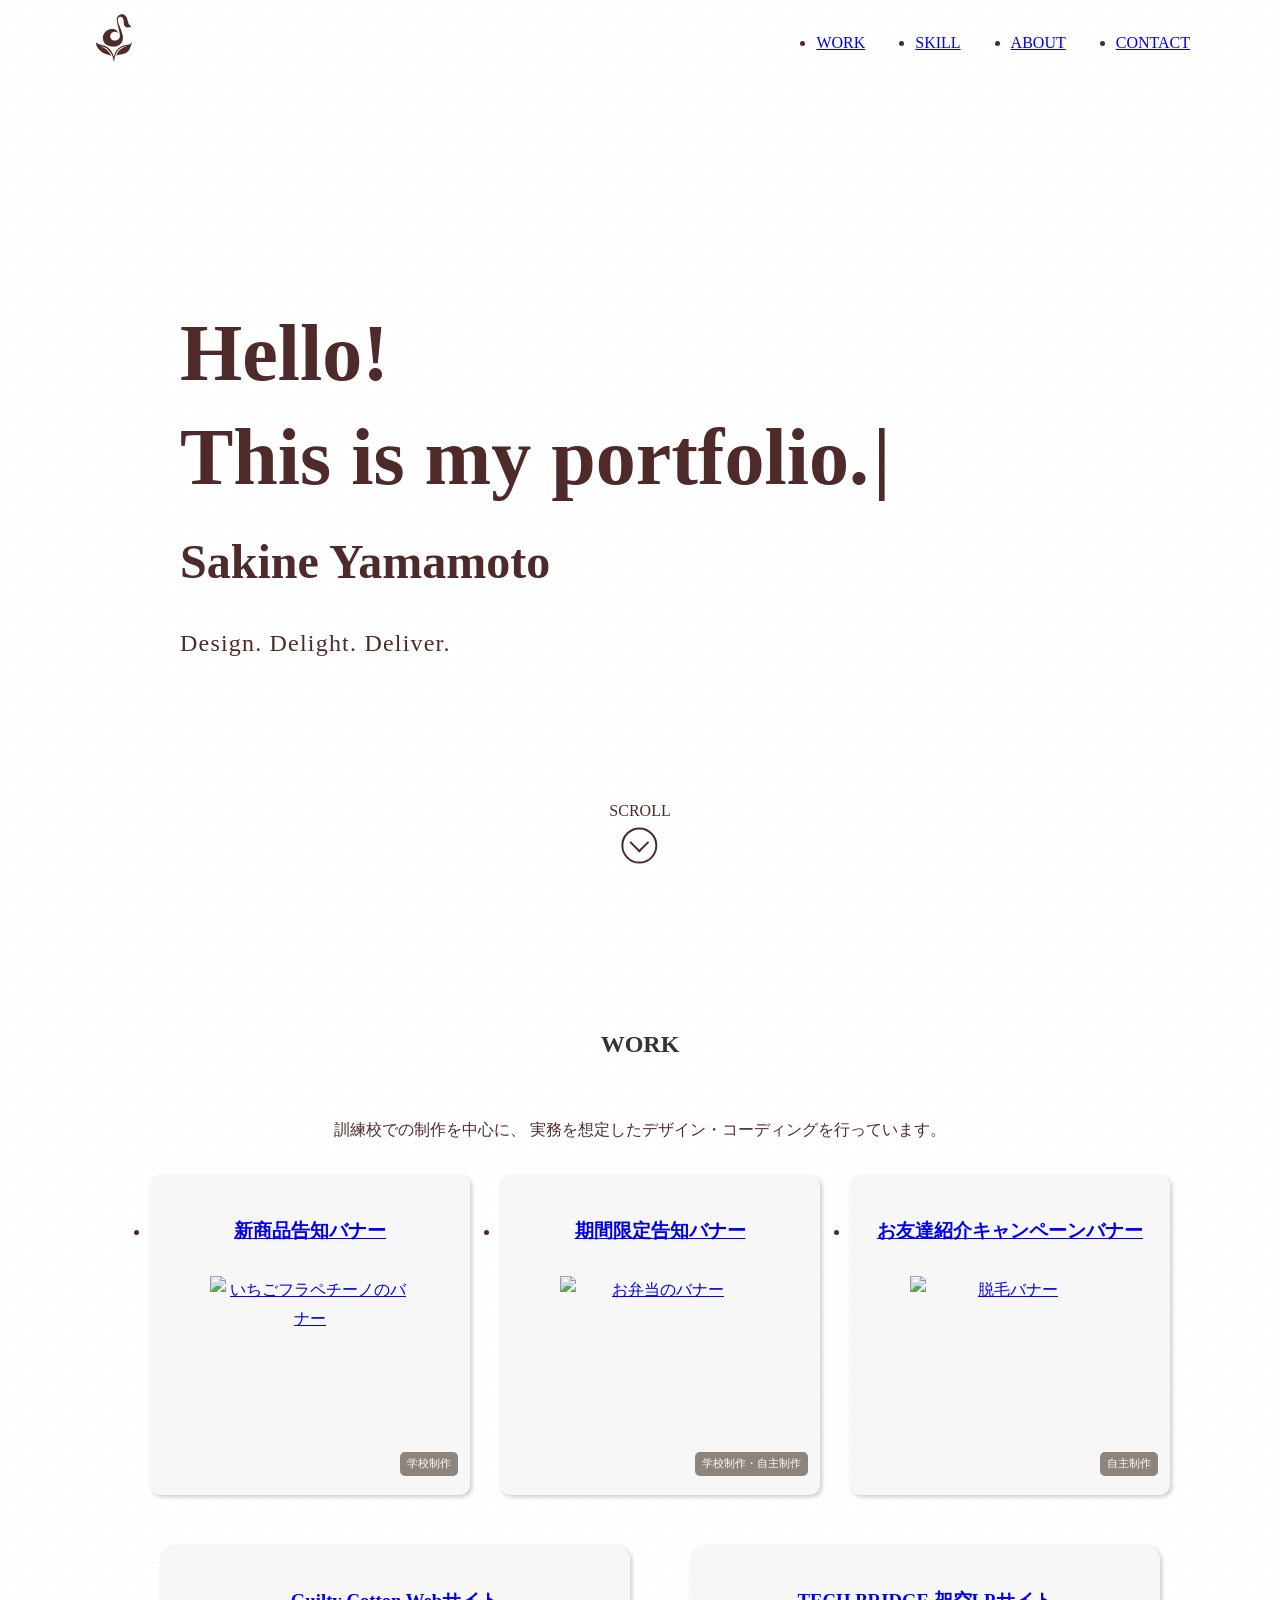
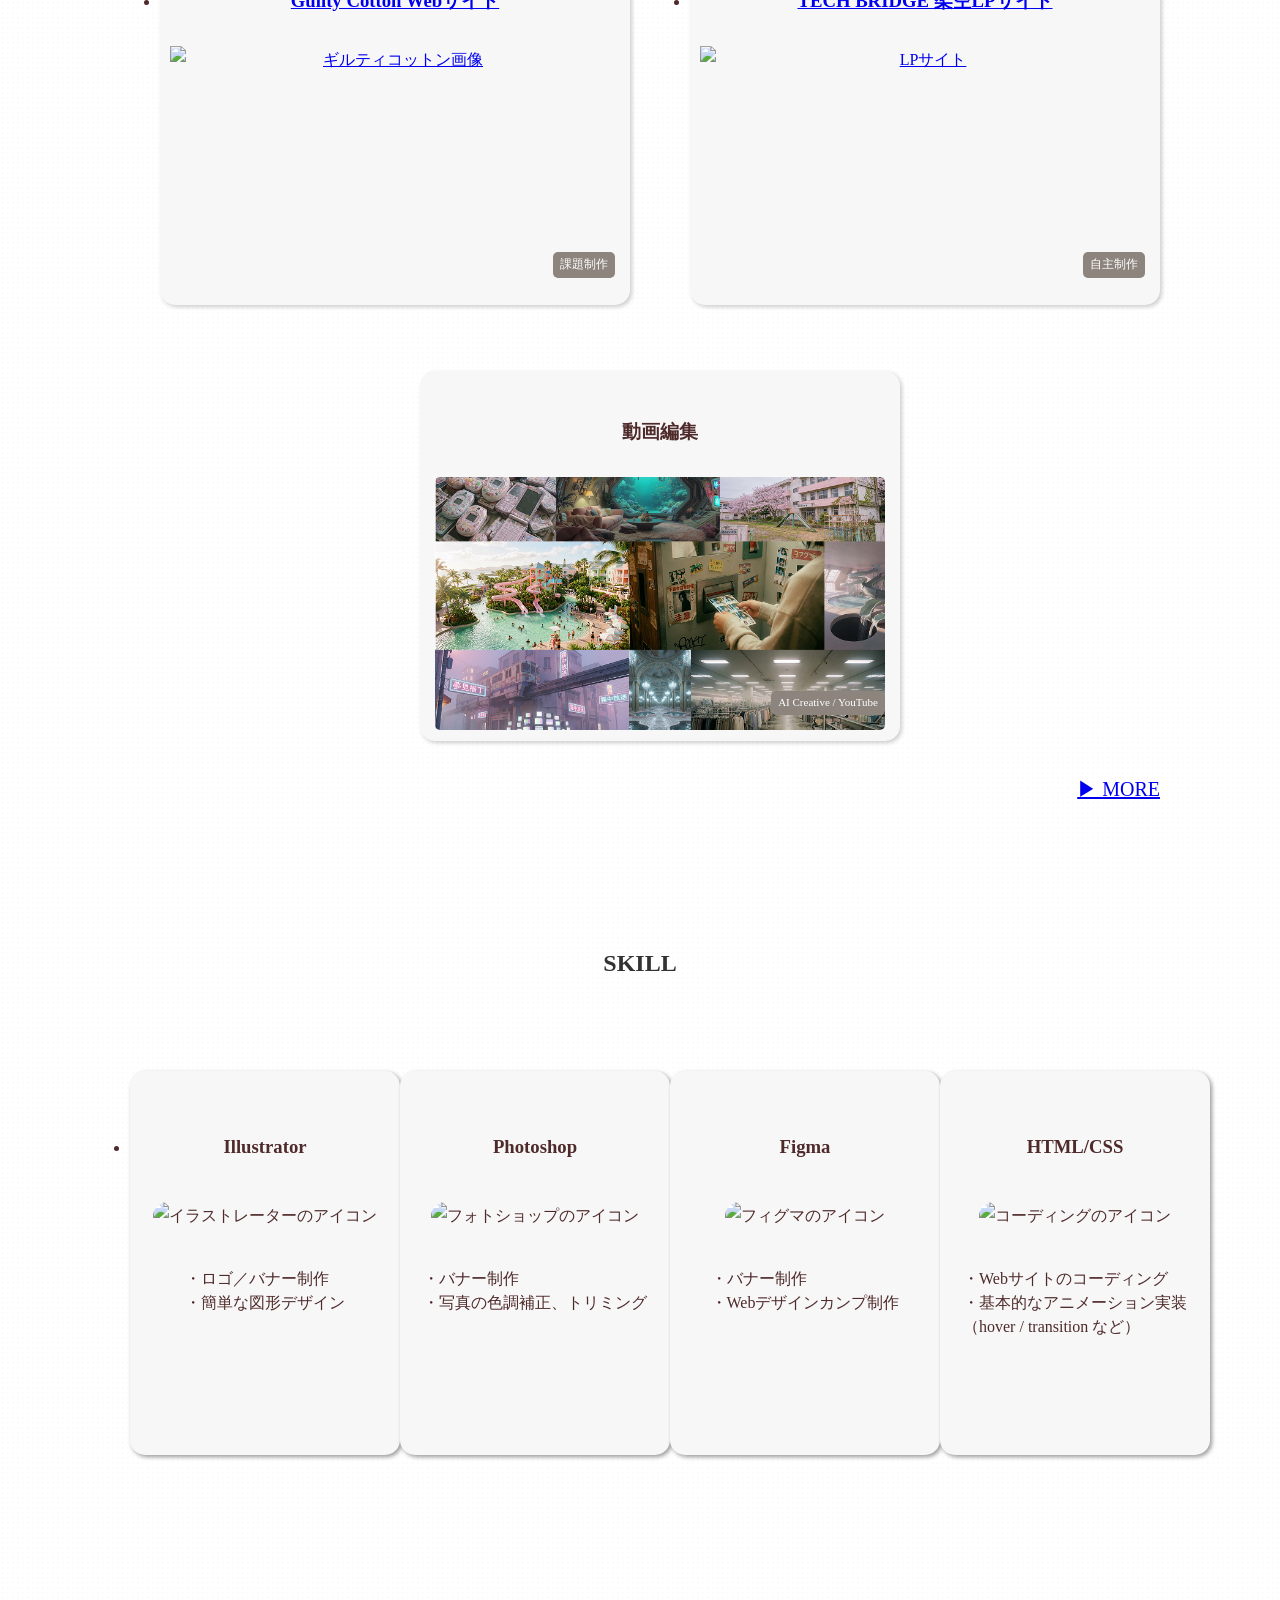
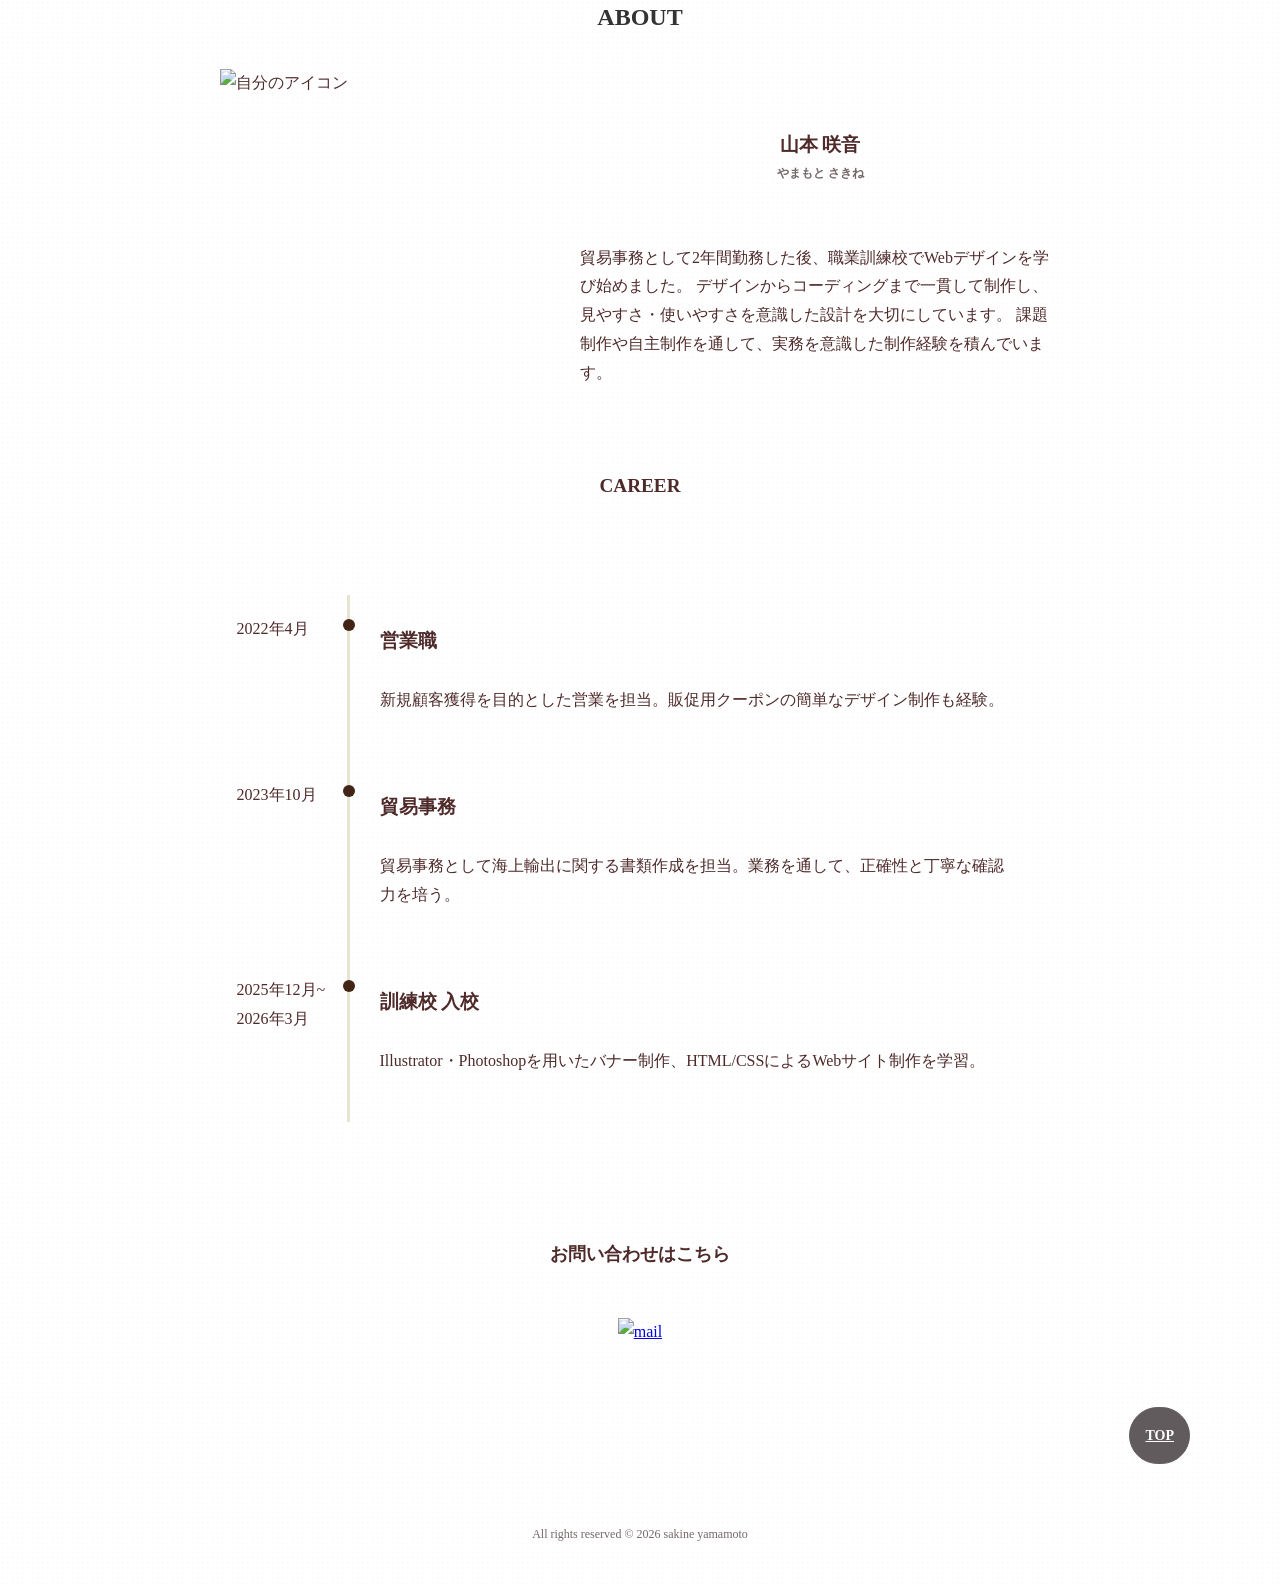
==== index.html @ 3dc67b03 "Add files via upload" ====
<!DOCTYPE html>
<html lang="ja">

<head>
    <meta charset="UTF-8">
    <meta name="viewport" content="width=device-width, initial-scale=1.0">
    <link rel="stylesheet" href="css/reset.css">
    <link rel="stylesheet" href="css/style.css">
    <link rel="icon" href="favicon.ico">
    <meta name="robots" content="noindex,nofollow">
    <title>portfolio</title>
    <!-- jQuery core -->
    <script src="https://code.jquery.com/jquery-3.7.1.min.js"
        integrity="sha256-/JqT3SQfawRcv/BIHPThkBvs0OEvtFFmqPF/lYI/Cxo=" crossorigin="anonymous"></script>

</head>

<body id="top">


    <!-- header -->
    <header>
        <div class="inner">
            <div class="header-wrap">
                <a href="#top" class="top"><img src="image/mylogo.svg" alt="ロゴ"></a>
                <nav class="header-nav">
                    <ul>
                        <li>
                            <a href="#work">WORK</a>
                        </li>
                        <li>
                            <a href="#skill">SKILL</a>
                        </li>
                        <li>
                            <a href="#about">ABOUT
                            </a>
                        </li>
                        <li>
                            <a href="#contact">CONTACT</a>
                        </li>
                    </ul>
                    <!-- ハンバーガーメニュー -->
                    <div class="ham">
                        <div class="bar"></div>
                        <div class="bar"></div>
                        <div class="bar"></div>
                    </div>
                </nav>
            </div>
        </div>
    </header>

    <main>
        <!-- mainvisual -->
        <section class="mainvisual ">



            <div class="mainvisual-text">
                <p class="mv-top typewriter">Hello! <br>This is my portfolio.</p>
                <p class="name">Sakine Yamamoto</p>
                <p class="role">Design. Delight. Deliver.</p>
            </div>

            <!-- scroll -->
            <div class="scroll_down">
                <a href="#" address="true">SCROLL</a>
            </div>
        </section>

        <!-- 制作物 -->
        <section class="work scroll-fade" id="work">
            <div class="inner">
                <h2>WORK</h2>

                <p class="work-toptext">訓練校での制作を中心に、
                    実務を想定したデザイン・コーディングを行っています。
                </p>
                <div class="work-container">
                    <div class="work-banner">
                        <ul>
                            <li>
                                <a href="work1.html" class="banner">
                                    <h3>新商品告知バナー</h3>
                                    <img src="image/frappucino.jpg" alt="いちごフラペチーノのバナー">
                                    <p class="banner-exp">学校制作</p>
                                </a>
                            </li>

                            <li>
                                <a href="work2.html" class="banner">
                                    <h3>期間限定告知バナー</h3>
                                    <img src="image/chicken1.jpg" alt="お弁当のバナー">
                                    <p class="banner-exp">学校制作・自主制作</p>
                                </a>
                            </li>

                            <li>
                                <a href="work3.html" class="banner">
                                    <h3>お友達紹介キャンペーンバナー</h3>
                                    <img src="image/banner1.png" alt="脱毛バナー">
                                    <p class="banner-exp">自主制作</p>
                                </a>
                            </li>
                        </ul>
                    </div>

                    <div class="work-site">
                        <ul>
                            <li>
                                <a href="work4.html" class="site">
                                    <h3>Guilty Cotton Webサイト</h3>
                                    <div class="site-img"><img src="image/gilty_FV.png" alt="ギルティコットン画像">
                                    </div>
                                    <p class="site-exp">課題制作</p>
                                </a>
                            </li>

                            <li>
                                <a href="work5.html" class="site">
                                    <h3>TECH BRIDGE 架空LPサイト</h3>
                                    <div class="site-img">
                                        <img src="image/lp_fv.png" alt="LPサイト">
                                    </div>
                                    <p class="site-exp">自主制作</p>
                                </a>
                            </li>
                        </ul>

                        <div class="movie">
                            <ul>
                                <li>
                                    <a href="movie.html" class="movie-card">
                                        <h3>動画編集</h3>
                                        <div class="movie-img">
                                            <img src="image/movie.png" alt="AI動画 YouTube">
                                        </div>
                                        <p class="movie-exp">AI Creative / YouTube</p>
                                    </a>
                                </li>
                            </ul>
                        </div>

                        <div class="work-more">
                            <a href="work.html"> ▶︎ MORE</a>
                        </div>
                    </div>
                </div>
            </div>
        </section>

        <!-- skill -->
        <section class="skill scroll-fade" id="skill">
            <div class="inner">
                <h2>SKILL</h2>

                <div class="skill-wrap">
                    <ul>
                        <li>
                            <div class="skill-content">
                                <h3> Illustrator</h3>
                                <img src="image/ai.png" alt="イラストレーターのアイコン">
                                <p class="skill-text">・ロゴ／バナー制作<br>
                                    ・簡単な図形デザイン</p>
                            </div>
                        </li>

                        <li>
                            <div class="skill-content">
                                <h3> Photoshop</h3>
                                <img src="image/ps.png" alt="フォトショップのアイコン">
                                <p class="skill-text">・バナー制作<br>
                                    ・写真の色調補正、トリミング</p>
                            </div>
                        </li>

                        <li>
                            <div class="skill-content">
                                <h3> Figma</h3>
                                <img src="image/figma.png" alt="フィグマのアイコン">
                                <p class="skill-text">・バナー制作<br>
                                    ・Webデザインカンプ制作</p>
                            </div>
                        </li>

                        <li>
                            <div class="skill-content">
                                <h3> HTML/CSS</h3>
                                <img src="image/html.png" alt="コーディングのアイコン">
                                <p class="skill-text">・Webサイトのコーディング<br>
                                    ・基本的なアニメーション実装<br>
                                    （hover / transition など）</p>
                            </div>
                        </li>
                    </ul>
                </div>
            </div>
        </section>

        <!-- 私について -->
        <section class="about scroll-fade" id="about">
            <div class="inner">
                <h2>ABOUT</h2>
                <div class="about-wrap">
                    <img src="image/sakineimg.png" alt="自分のアイコン">
                    <div class="about-exp">
                        <h3>山本 咲音 <small>やまもと さきね</small></h3>
                        <div class="about-text">
                            <p>貿易事務として2年間勤務した後、職業訓練校でWebデザインを学び始めました。
                                デザインからコーディングまで一貫して制作し、見やすさ・使いやすさを意識した設計を大切にしています。
                                課題制作や自主制作を通して、実務を意識した制作経験を積んでいます。</p>
                        </div>
                    </div>
                </div>

                <div class="time">
                    <h4>CAREER</h4>

                    <div class="timeline-container">
                        <ul class="timeline">
                            <li>
                                <p class="timeline-date">2022年4月</p>
                                <div class="timeline-content">
                                    <h3>営業職</h3>
                                    <p>
                                        新規顧客獲得を目的とした営業を担当。販促用クーポンの簡単なデザイン制作も経験。
                                    </p>
                                </div>
                            </li>

                            <!-- <li>
                                <p class="timeline-date">2022年12月</p>
                                <div class="timeline-content">
                                    <h3>パン屋（製造・販売）</h3>
                                    <p>
                                        サンドイッチの製造・販売を担当。イベント時の店内装飾やPOP制作にも携わる。
                                    </p>
                                </div>
                            </li> -->

                            <li>
                                <p class="timeline-date">2023年10月</p>
                                <div class="timeline-content">
                                    <h3>貿易事務</h3>
                                    <p>
                                        貿易事務として海上輸出に関する書類作成を担当。業務を通して、正確性と丁寧な確認力を培う。
                                    </p>
                                </div>
                            </li>

                            <li>
                                <p class="timeline-date">2025年12月~<br>2026年3月</p>
                                <div class="timeline-content">
                                    <h3>訓練校 入校</h3>
                                    <p>
                                        Illustrator・Photoshopを用いたバナー制作、HTML/CSSによるWebサイト制作を学習。
                                    </p>
                                </div>
                            </li>
                        </ul>
                    </div>
                </div>

                <div class="mail">
                    <p>お問い合わせはこちら</p>
                    <a href="https://docs.google.com/forms/d/e/1FAIpQLSfjD-Npuppn4pcJb37w0dEa4CiUofqKzKnZMOkOJ32b-FJHjA/viewform?usp=header"
                        target="_blank">
                        <img src="image/mail.png" alt="mail">
                    </a>
                </div>

                <!-- 戻るボタン -->
                <div class="button">
                    <a href="#top">TOP</a>
                </div>
            </div>
        </section>
    </main>

    <!-- フッター -->
    <footer>
        <div class="inner" id="contact">
            <small>All rights reserved © 2026 sakine yamamoto</small>
        </div>
    </footer>
    <!-- my js -->
    <script src="js/main.js"></script>
</body>

</html>
---- css/style.css ----
@charset "UTF-8";


/* =========================
   base
========================= */

/* 変数定義 */
:root{
    --primary:#4f2a2a;
    --secondly:  #8d857d; 
    --color-box:#f7f7f7;
    --title:#333;
  
}

/* body基本設定 */
body {
    background: radial-gradient(at 50% 50%, #ff7aa0 0%, #f7fe7b 100%);
    background-image:
    radial-gradient(circle, rgba(255,255,255,0.05) 1px, transparent 1px),
    radial-gradient(circle, rgba(0,0,0,0.02) 1px, transparent 1px);
    background-size: 3px 3px, 5px 5px;
    font-family: "Sawarabi Mincho", serif;
    font-size: 16px;
    line-height: 1.8;
    color: var(--primary);
}

.inner {
  max-width: 1100px;
  width: 100%;
  margin: 0 auto;
  padding: 0 20px;
}

h1{
    font-size: 2rem;
    font-weight: bold;
    text-align: center;
    color: var(--primary);
}

h2{
    font-size: 1.5rem;
    font-weight: 800;
    text-align: center;
    margin-top: 15vh;
    color: var(--title);
}

h3{
    font-weight: bold;
    padding: 10px 0;
}

p {
  font-size: 16px;
}


/* =========================
  header
========================= */
.top:hover{
  opacity: 0.5;
}

.top img{
  width: 50px;
}

.header-wrap{
    display: flex;
    justify-content: space-between;
    align-items: center;
    height: 70px;
    color: var(--primary);
}

.header-nav ul{
    display: flex;
    gap: 50px;
}

.header-nav ul li {
    position: relative; /* ← これが必須 */
}

/* hoverした時の線 */
.header-nav ul li::before{
    background-color: #470a0a;
    content: "";
    width: 100%;
    height: 2px;
    position: absolute;
    left: 0;
    bottom: 0;
    transform-origin: center top;
    transform: scale(0,1);
    transition: transform .3s;
}

.header-nav ul li:hover::before{
    transform-origin: left top;
    transform: scale(1,1);
}

/* ハンバーガー */
.ham{
    width: 40px;
    height: 40px;
    /* background-color: rgb(143, 143, 116); */
    display: flex;
    display: none; 
    flex-direction: column; /*これ使ったらjustify-contentとalign-itemがぎゃくになる*/
    justify-content: center;
    align-items: center;
    gap: 8px;
    cursor: pointer;
}

.bar{
    width: 80%;
    height: 2px;
    background-color: var(--primary);
    transition: 0.3s
}

.ham.active .bar:nth-child(1) { /*1本目の線*/
    transform: translateY(10px) rotate(45deg);
}

.ham.active .bar:nth-child(2) { /*2本目の線*/
    transform: translateY(100px);
    opacity: 0;
}

.ham.active .bar:nth-child(3) { /*3本目の線*/
    transform: translateY(-10px) rotate(-45deg);
}

.mainvisual {
  height: 90vh;
  overflow: hidden; 
}


/* テキスト */
.mainvisual {
  height: 90vh;
  display: flex;
  justify-content: center;
  align-items: center;
  color: var(--primary);
  font-family: 'Sawarabi Mincho', serif;
}

.mv-top{
  font-size:80px;
  font-weight: 800;
  line-height: 1.3;
}

.mainvisual-text .name {
  font-size: 3rem;
  font-weight: bold;
  margin-bottom: 1rem;
}

.mainvisual-text .role {
  font-size: 1.5rem;
  font-weight: 500;
  letter-spacing: 0.05em;
}

.mainvisual-text p {
  margin: 0;
}

.typewriter {
  display: inline-block;
  white-space: nowrap;
  overflow: hidden;
  width: 0;
  animation: typing 2s steps(25, end) forwards;
}

.typewriter::after {
  content: "|";
  margin-left: 4px;
  animation: blink 1.2s infinite;
}

@keyframes typing {
  from { width: 0; }
  to { width: 23ch; }
}

@keyframes blink {
  0%, 100% { opacity: 1; }
  50% { opacity: 0; }
}

/* =========================
   mainvisual slider
========================= */

/*
.slider {
  position: relative;
  width: 100%;
  height: 90vh;     
  overflow: hidden;
}

/* 画像共通 */
/*
.slider img {
  position: absolute;
  inset: 0;

  width: 100%;
  height: 100%;
  object-fit: cover;

  opacity: 0;
  animation: fadeSlide 12s infinite;
}*/

/* 画像の切り替えタイミング */
/*
.slider img:nth-child(1) {
  animation-delay: 0s;
}

.slider img:nth-child(2) {
  animation-delay: 4s;
}

.slider img:nth-child(3) {
  animation-delay: 8s;
}
*/


/* フェードアニメーション */
/*
@keyframes fadeSlide {
  0% {
    opacity: 0;
  }
  10% {
    opacity: 1;
  }
  30% {
    opacity: 1;
  }
  40% {
    opacity: 0;
  }
  100% {
    opacity: 0;
  }
}
*/


/* scroll */

.scroll_down a{
  opacity: 1;
  -webkit-transition: all .5s ease-in 3s;
  transition: all .5s ease-in 3s;
}

.scroll_down a{
  color: var(--primary);
  position: absolute;
  bottom: 60px;
  left: 50%;
  display: block;
  background-size: 14px auto;
  z-index: 2;
  text-decoration: none; 
  transform: translate(-50%, -50%);
}

.scroll_down a:before {
  position: absolute;
  top: calc(50% + 24px);
  left: calc(50% - 8px);
  transform: rotate(-45deg);
  display: block;
  width: 12px;
  height: 12px;
  content: "";
  border: 2px solid var(--primary);
  border-width: 0px 0 2px 2px;
  animation: bounce 2s linear infinite;
}

.scroll_down a:after {
  position: absolute;
  width: 32px;
  height: 32px;
  border: 2px solid var(--primary);
  content: "";
  border-radius: 50%;
  top: calc(50% + 16px);
  left: calc(50% - 19px);
}

@keyframes bounce {
  0%,
  100%,
  20%,
  50%,
  70%,
  80% {
    -webkit-transform: translateY(0)rotate(-45deg);
    -ms-transform: translateY(0)rotate(-45deg);
    transform: translateY(0)rotate(-45deg);
  }
  40% {
    -webkit-transform: translateY(-8px)rotate(-45deg);
    -ms-transform: translateY(-8px)rotate(-45deg);
    transform: translateY(-8px)rotate(-45deg);
  }
  60% {
    -webkit-transform: translateY(-4px)rotate(-45deg);
    -ms-transform: translateY(-4px)rotate(-45deg);
    transform: translateY(-4px)rotate(-45deg);
  }
}


/* =========================
   制作物
========================= */

.work-container{
    text-align: center;
    margin-top: 20px;
    
}

.work-toptext{
  text-align: center;
  padding: 30px 0 10px;
}

.work-banner ul{
    display: flex;
    gap: 30px;
    justify-content: center;
}

.banner {
    display: block;
    width: 300px;
    aspect-ratio: 1 / 1;   /* ← 正方形の決定打 */
    background: var(--color-box);
    border-radius: 10px;
    position: relative;   /* ← 右下配置の準備 */
    padding: 10px;
    box-shadow: 2px 2px 4px rgba(0,0,0,0.2);
}

.banner img {
    width: 200px;
    aspect-ratio: 1 / 1; /* 正方形 */
    display: block;
    margin: 0 auto;
    object-fit: cover;
}

.banner-exp {
    position: absolute;
    bottom: 8px;
    right: 12px;
    background: var(--secondly);
    color: #fcfcfc;
    padding: 2px 7px;
    border-radius: 5px;
    font-size: 11px;
    font-family: sans-serif;
}

/* site */
.work-site{
    margin-top: 50px; 
    
}

.work-site ul{
    display: flex;
    justify-content: center;
    gap: 60px;
}

.work-site ul li{
  width: 450px;
  height: 340px; /* ←固定が一番安定 */
  background: var(--color-box);
  border-radius: 15px;
  position: relative;
  padding: 10px;
  box-shadow: 2px 2px 4px rgba(0,0,0,0.2);
}

.site {
  display: block;          /* ← これ超重要 */
  width: 100%;
  height: 100%;
}

.site-img{
  width: 100%;
  height: 220px;
  overflow: hidden;
}

.site-img img{
  width: 100%;      /* ←これ追加 */
  height: 100%;
  object-fit: cover;
  display: block;
}


.site-exp{
    position: absolute;
    bottom: 15px;
    right: 15px;    
    background: var(--secondly);
    color: #fff;
    padding: 2px 7px;
    border-radius: 5px;
    font-size: 12px;
}

.work-more{
    font-size: 20px;
    text-align: right;
    margin: 30px;
    color: var(--primary);
}

.work-more:hover{
    opacity: 0.5;
}

.banner,
.work-site ul li{
  transition: 0.3s;
}

/* 画像アニメーション */
.banner:hover,
.work-site ul li:hover {
  transform: translateY(-5px);
  box-shadow: 0 8px 20px rgba(0,0,0,0.15);
  opacity: 0.5;
}

/* movie */
.movie-container {
    margin-top: 50px;
}

.movie ul {
    display: flex;
    justify-content: center;
    list-style: none; /* 点を消す */
    padding-top: 50px;
}

.movie ul li {
    width: 450px;
    height: 340px;
    background: var(--color-box);
    border-radius: 15px;
    position: relative;
    padding: 15px;
    box-shadow: 2px 2px 4px rgba(0,0,0,0.2);
    transition: 0.3s;
}

.movie-card {
    display: block;
    text-decoration: none;
    color: inherit;
    width: 100%;
}

.movie-img {
    width: 100%;
    aspect-ratio: 16 / 9; /* 動画の黄金比 */
    overflow: hidden;
    border-radius: 5px;
    margin: 10px 0;
    background: #000; /* 画像がない時の背景 */
}

.movie-img img {
    width: 100%;
    height: 100%;
    object-fit: cover; /* これで枠いっぱいに画像が広がります */
    display: block;
}

.movie-text {
    font-size: 13px;
    text-align: left;
    color: #666;
    margin-top: 10px;
    margin-bottom: 25px; /* 下のタグとの隙間 */
    line-height: 1.4;
}

.movie-exp {
    position: absolute;
    bottom: 15px;
    right: 15px;
    background: var(--secondly);
    color: #fff;
    padding: 2px 7px;
    border-radius: 5px;
    font-size: 11px;
}

/* ホバー時の挙動を他と統一 */
.movie ul li:hover {
    transform: translateY(-5px);
    box-shadow: 0 8px 20px rgba(0,0,0,0.15);
}

/* =========================
    スキル
========================= */

.skill-wrap{
    padding: 50px 0;
}

.skill-wrap ul{
    display: flex;
     justify-content: space-around;
     gap: 20px;
}

.skill-wrap ul li{
    width: 260px;
}

.skill-content{
    background: var(--color-box);
    padding: 30px 10px;
    text-align: center;
    width: 100%;
    height: 100%;
    border-radius: 15px;
    box-shadow: 2px 2px 4px rgba(0,0,0,0.4);
    opacity: 0; /* 最初は見えない */
    transform: translateX(-50px); /* 左にずらしておく */
    transition: opacity 0.7s ease-out, transform 0.7s ease-out;
}

.skill-content img{
    margin: 10px 0;
    width: 100px;
    height: 100px;
    object-fit: contain;
    border-radius: 20px;
}

.skill-text{
  color: var(--primary);
  line-height: 1.5;
  padding: 10px 0;
  text-align: left;
  display: inline-block;
}

/* 表示クラス */
.skill-content.show {
  opacity: 1;
  transform: translateX(0);
}

/* 遅延用クラス（順番に出す） */
.skill-content:nth-child(1) { transition-delay: 0.2s; }
.skill-content:nth-child(2) { transition-delay: 0.4s; }
.skill-content:nth-child(3) { transition-delay: 0.6s; }
.skill-content:nth-child(4) { transition-delay: 0.8s; }

@keyframes fadeInRight {
  to {
    opacity: 1;
    transform: translateX(0);
  }
}

/* =========================
    about
========================= */
.about-wrap{
    display: flex;
    gap:60px;
    justify-content: center;
    height: 300px;
    margin: 30px 0;
}

.about-exp h3{
    font-size: 1.2rem;
    text-align: center;
    padding: 40px 0;
}

.about-exp{
    max-width: 480px;
    color: var(--primary);
}

.about-wrap img{
  width: 300px;
  object-fit: cover;
}

h4{
  font-size: 1.2rem;
  font-weight: bold;
  text-align: center;
  padding-bottom: 50px;
}

/* timeline 図形 */
.time{
  margin: 100px 0;
}

.timeline > li {
  overflow: hidden;
  margin: 0;
  position: relative;
}

.timeline-container{
  display: flex;
  justify-content: center;
}

.timeline-date {
  width: 110px;
  float: left;
  margin-top: 20px;
}
.timeline-content {
  width: 75%;
  float: left;
  border-left: 3px #e5e5d1 solid;
  padding-left: 30px;
  padding-bottom: 30px;
}

.timeline-content:before {
  content: "";
  width: 12px;
  height: 12px;
  background: #432517;
  position: absolute;
  left: 106px;
  top: 24px;
  border-radius: 100%;
}


/* mail */
.mail {
  text-align: center;
  margin: 50px 0;
}

.mail p{
  font-size: 18px;
  font-weight: bold;
}

.mail img{
  width: 100px;
  height: auto;
  margin: 30px 0 10px 0;
}

.mail .address{
  font-size: 0.9rem;
}

.mail a:hover{
  opacity: 0.5;
}

/* =========================
   フッター
========================= */

footer {
  padding: 60px 0 30px;
  text-align: center;
}

small {
  display: block;
  font-size: 12px;
  color: #756868;
}


/* =========================
   制作物ページ
========================= */
.banner-title{
  text-align: center;
}

.banner-img{
  display: flex;
  gap: 20px;
  justify-content: center;
  flex-wrap: wrap; /* ←スマホで縦並びになる */
}

.banner-img img{
  width: 400px;
  height: 400px;       /* ←高さを固定 */
}

.banner-page img{
  width: 400px;
  object-fit: cover;
  height: 400px;
  display: block;
  margin: 40px auto;
}

.work-time span{
    font-weight: bold;
}

.detail-wrap{
    display: flex;
    justify-content: center;
}

.aim,.point{
    max-width: 50%;
    padding: 20px;
}

.point1,.point2{
  padding-bottom: 20px;
}

/* back button*/
.button {
    text-align: right;
    margin-top: 30px;
}

.button a{
    display: inline-block;
    padding: 15px 15px;
    border: 1px solid #615b5e;
    background-color: #615b5e;
    border-radius: 100px;
    font-weight: bold;
    color: #fff;
    font-size: 14px;
}

.button a:hover{
  opacity: 0.8;
}

/* work2 */
.time-wrap{
    display: flex;
    justify-content: space-around;
}

.work-time{
    display: flex;
    justify-content: center;
    margin: 30px;
}

/* work3 */
.banner-page .work3{
  width: 100%;
  max-width: 500px;
  object-fit: cover;
  height: auto;
  display: block;
  margin: 40px auto;
}

/* work-page animation */
.banner-page{
    animation: fadeup 1s cubic-bezier(0.33, 1, 0.68, 1)forwards;
}

@keyframes fadeup{
    0%{
        transform: translateY(30px);
        opacity: 0;
    }
    80%{
        opacity: 1;
    }
    100%{
        opacity: 1;
        transform: translateY(0);
    }
}



/* =========================
   site page
========================= */
.project-info{
  animation: fadeup 1s cubic-bezier(0.33, 1, 0.68, 1)forwards;
}

.project-title{
  margin-top: 100px;
}

.project-info a{
  display:block;
  text-align:center;
}

.project-info > img{
  width: min(600px, 100%);
}

.project-info img{
  height: 500px;
  display: block;
  margin: 0 auto;
  object-fit: cover;
}

/* back button */
.project-info .button {
    text-align: right; /* 右寄せ */
    margin-top: 30px;
}

/* ボタン自体 */
.project-info .button a {
    display: inline-block; /* ←右寄せに必要 */
    padding: 10px 25px;
    border: 1px solid #615b5e;
    background-color: #615b5e;
    border-radius: 100px;
    font-weight: bold;
    color: #fff;
}

.project-info .button a:hover{
    opacity: 0.8;
}


/* URL文字 */
.url{
  margin-top:12px;
  font-size:14px;
  color:#142a54;
  text-decoration:underline;
  transition:.3s;
}

/* hover */
.project-info a:hover img{
  transform:translateY(-6px);
  opacity:.9;
}

.project-info a:hover .url{
  letter-spacing:.05em;
}


.info-row{
  display: flex;
  flex-direction: column;
  padding: 20px 100px;
}

.info-title{
  display: inline-block;
  border-bottom: 1px solid #514f50;
  padding: 0 10px 5px;
}

.project-img{
  margin-top: 50px;
  display: flex;
  gap: 30px;
  align-items: flex-start;
}

.img1{
  width: 70%;
}

.img2{
  width: 25%;
}

.project-img img{
  width: 100%;
  height: auto;
  display: block;
}

.project-img.img3{
  display: block;
  margin: 0 auto;
}

/* =========================
   work page
========================= */
.slide-container {
  max-width: 1100px;
  margin: 0 auto;
  padding: 0 20px;
  overflow: hidden; 
}

.slide-container > h1{
text-align: center;
font-size: 1.5rem;
margin-top: 10vh;
color: var(--title);
}

.site > h2{
  font-size: 16px;
  margin: 10px 0;
  text-align: left;
}

.more-site{
    margin-top: 50px; 
    
}

.more-site ul{
    display: flex;
    justify-content: center;
    gap: 60px;
}

.more-site ul li{
  height: 340px; /* ←固定が一番安定 */
  border-radius: 15px;
  position: relative;
  padding: 10px;
}

/* 画像アニメーション */
.more-site ul li img:hover {
  transform: translateY(-5px);
  box-shadow: 0 8px 20px rgba(0,0,0,0.15);
  opacity: 0.5;
}

.slide-container p{
  text-align: center;
}

.slide-inner{
  display: flex;
  align-items: center;
  margin: 10vh 0;
}

.slideshow {
  display: flex;
  animation: loop-slide 30s infinite linear both;
}

/* slide animation */
@keyframes loop-slide {
  from {
    transform: translateX(0);
  }
  to {
    transform: translateX(-100%);
  }
}

.content {
  width: 300px;
  height: 300px;
  margin: 10px;
  background-size: cover;
  background-position: center;
}

.top-slide .content:nth-child(1) {
  background-image: url(../image/mylogo.svg);
}
.top-slide .content:nth-child(2) {
  background-image: url(../image/figma3D.png);
}
.top-slide .content:nth-child(3) {
  background-image: url(../image/osechi.jpg);
}
.top-slide .content:nth-child(4) {
  background-image: url(../image/guilty_logo.png);
}

/* content hover時 アニメーション */
.content-hover {
  transition: all 0.2s;
}
.content-hover:hover {
  transform: translateY(-20px);
  box-shadow: 0 3px 10px 0 #333;
  opacity: 0.8;
  cursor: pointer;
} 

/* 逆再生 */
.reverse .slideshow {
  animation: loop-slide-reverse 30s linear infinite;
}

@keyframes loop-slide-reverse {
  from {
    transform: translateX(-100%);
  }
  to {
    transform: translateX(0);
  }
}

/* 下段の画像 */
.bottom-slide .content:nth-child(1) {
  background-image: url(../image/more2.png);
}

.bottom-slide .content:nth-child(2) {
  background-image: url(../image/more3.png);
}

.bottom-slide .content:nth-child(3) {
  background-image: url(../image/html3D.png);
}

.bottom-slide .content:nth-child(4) {
  background-image: url(../image/2026.png);
}

/* scroll fade */
.scroll-fade{
  opacity:0;
  transform:translateY(60px);
  transition:1s cubic-bezier(.19,1,.22,1);
}

.scroll-fade.show{
  opacity:1;
  transform:translateY(0);
}


.more-work {
  display: flex;
  justify-content: center; /* 中央揃え */
  padding-top: 100px;
  position: relative;
  z-index: 2000;
}

.more-work ul {
  display: flex;
  gap:30px;
  list-style: none;
  padding: 0;
  margin: 0;
}

.more-work li img {
  width: 530px;
  cursor: pointer;
  transition: transform 0.3s;
}

.more-work li img:hover {
  transform: scale(1.05);
}

/* =========================
   movie page
========================= */

.movie-top>h3{
  text-align: center;
  font-size: 24px;
  font-weight: 600;
  margin-top: 100px;
  color: var(--title);
}

.movie-wrap{
  display: flex;
  justify-content: center;
  gap: 50px;
  padding-top: 60px;
}

.moviepage-exp {
  flex: 1;
  max-width: none;
}

.moviepage-exp ul{
  width: 600px;
  display: flex;
  flex-direction: column;
  gap: 50px;
}

.title{
  font-size: 20px;
  font-weight: 600;
  color: var(--title);
  border-bottom: 1px solid #ddd;
  display: inline-block;
  margin-bottom: 20px;
}

/* ギャラリー全体の余白 */
.image-gallery {
    margin-top: 50px;
    padding-bottom: 60px;
}

.gallery-title {
    font-size: 1.2rem;
    margin-bottom: 20px;
    color: var(--title);
    border-bottom: 1px solid #ddd;
    display: inline-block;
}

/* 2列に並べる設定 */
.gallery-grid {
    display: grid;
    grid-template-columns: repeat(2, 1fr); /* 横に2枚 */
    gap: 20px;
}

/* 画像のスタイル */
.gallery-item img {
    width: 100%;
    height: auto;
    border-radius: 4px; 
    box-shadow: 0 4px 10px rgba(0,0,0,0.1);
    transition: transform .6s ease;
}

.gallery-item:hover img {
  transform: scale(1.3); /* 拡大 */
}

.gallery-item p {
    font-size: 0.8rem;
    color: #666;
    margin-top: 8px;
    text-align: center;
}

/* スマホでは1列にする */
@media (max-width: 600px) {
    .gallery-grid {
        grid-template-columns: 1fr;
    }
}

/* =========================
   responsive
========================= */
@media (max-width:768px){
body {
  font-size: 14px;
  line-height: 1.6;
  overflow-x: hidden;
}

h2 {
  margin-top: 50px;
  font-size: 1.3rem;
}

.ham{
  display: flex;
  z-index: 999999;
}

header ul {
  position: fixed;
  top: -100%;
  left: 0;
  background-color: #c7c1ae;
  flex-direction: column;
  width: 100%;
  height: 100vh;
  align-items: center;
  justify-content: center;
  z-index: 999;
  transition: 0.5s;
}

header ul.active{
  top: 0;
}

body{
  font-size: 14px;
}

h2{
  margin-top: 80px;
  font-size: 1.3rem;
}

h3{
  padding: 0;
}

/* mainvisual */
.mainvisual{
  padding: 0 20px;
    text-align: center;
}

  .mv-top {
    font-size: 32px;
    line-height: 1.4;
  }

  .mainvisual-text .name {
    font-size: 24px;
  }

  .mainvisual-text .role {
    font-size: 14px;
  }
.slider{
  height: 70vh;
}

/* WORK（バナー3つ縦並び） */
.work-banner{
  margin: 0 auto;
}

.work-banner ul {
  flex-direction: column;
  align-items: center;
  gap: 20px;
}

.banner {
  display: block;
  width: 300px;
  aspect-ratio: 1 / 1;   /* ← 正方形 */
  background: var(--color-box);
  border-radius: 10px;
  position: relative;
  padding: 15px;
}

.banner img {
  width: 80%;
  height: auto;
  aspect-ratio: 1 / 1;
  object-fit: cover;
  margin: 0 auto;
  display: block;
}

.banner-exp{
  bottom: 5;
  padding: 1px 10px;
}

.work-more > a{
  font-size: 12px;
}

 /* WORK（サイト2つ縦並び） */
.work-site ul {
  flex-direction: column;
  align-items: center;
  gap: 30px;
}

.work-site ul li {
  width: 90%;
  height: auto;
  padding-bottom: 50px;
}

.site-img {
  height: 180px;
}

.pc-mockup{
  max-width: 320px;
  padding: 40px 0;
}

.name{
  font-size: 1.3rem;
}

.role{
  font-size: 0.9rem;
}

 /* WORK（バナー3つ縦並び） */
.work-banner ul {
  flex-direction: column;
  align-items: center;
  gap: 20px;
}

/* SKILL → 2列2行 */
.skill-wrap ul{
  flex-wrap: wrap;
  justify-content: center;
  gap: 15px;
}

.skill-wrap ul li{
  width: 47%;
}

.skill-text{
  font-size: 13px;
  letter-spacing: -0.1em;
}

.skill-content{
  padding: 15px 5px;
}

/* ABOUT（画像＋文章縦並び） */
.about-wrap {
  flex-direction: column;
  align-items: center;
  height: auto;
  gap: 20px;
}

.about-wrap img {
  width: 200px;
}

.about-exp {
  width: 90%;
  text-align: center;
}

.about-text p {
  text-align: left;
}

h4{
  padding-bottom: 0;
}

/* Career timeline → 縦1列に切り替え */
.timeline-date{
  float: none;
  width: 100%;
  margin-bottom: 10px;
}

.timeline-content{
  float: none;
  width: 100%;
  border-left: none;
  padding-left: 0;
}

.timeline-content:before{
    display: none;
  }

  /* mail */
.mail{
  margin: 50px;
}

.mail img{
    width: 70px;
  }

footer{
    padding: 40px 0 20px;
  }

  /* button */
.button a {
  padding: 5px 15px;
  font-weight: normal;
}

/* =========================
   制作物詳細ページ responsive
========================= */

.banner-page p{
  font-size: 14px;
  text-align: left;
}

/* タイトル余白 */
.banner-title{
  font-size: 1.3rem;
  margin-top: 60px;
}

/* メイン画像 */
.banner-page img{
  width: 90%;
  height: auto;
  margin: 30px auto;
}

/* 制作時間 */
.work-time{
  flex-direction: column;
  text-align: center;
  margin: 20px 0;
}

/* 制作意図＋こだわり */
.detail-wrap{
  flex-direction: column;
  align-items: center;
}

.aim,
.point{
  max-width: 100%;
  width: 90%;
  padding: 10px 0;
}

/* 見出し */
.aim h3,
.point h3{
  padding: 20px 0;
}

/* ul余白 */
.point ul{
  padding-left: 0;
}

/* 全体余白 */
.banner-page{
  padding-bottom: 50px;
}

/* work2*/
.time-wrap{
  display: block;
}

/* =========================
  work3
========================= */
.project-info img{
  width: 100%;
  height: auto;
  display: block;
}

/* aタグ直下のimgだけ300px */
.project-info > .inner > a > img{
  height: 300px;
  object-fit: cover;
}


/* 各説明ブロック */
.project-info .info-row{
  margin-bottom: 25px;
  padding: 10px;
}

/* 見出し */
.project-info .info-title{
  font-size: 15px;
  font-weight: bold;
  margin-bottom: 5px;
}

/* テキスト */
.project-info .info-text{
  font-size: 14px;
  line-height: 1.8;
}

/* =========================
   その他制作物ページ SP
========================= */
.slide-container{
  padding: 40px 0 60px;
}

/* タイトル */
.slide-container h3{
  font-size: 20px;
  text-align: center;
  margin-bottom: 10px;
}

.slide-container p{
  font-size: 14px;
  text-align: center;
  margin-bottom: 30px;
  line-height: 1.7;
  padding: 0 20px;
}

/* スライド全体高さ */
.slide-inner{
  height: 140px;
}

/* 画像ボックス */
.slide-container .content{
  width: 150px;
  height: 150px;
  background-size: cover;
  background-position: center;
}

/* スライド速度ゆっくり */
.slide-container .slideshow{
  animation-duration: 25s;
}

.work-toptext{
  font-size: 12px;
  margin: 0 40px;
}


/* =========================
   movie
========================= */

  .movie-container {
    margin-top: 20px;
    padding: 0 15px;
  }

  /* タイトル */
  .movie-top h3 {
    font-size: 20px;
    text-align: center;
  }

  .title {
    font-size: 16px;
    font-weight: 500;
}

  /* レイアウト縦並び */
  .movie-wrap {
    display: flex;
    flex-direction: column;
    gap: 20px;
    align-items: flex-start;
  }

  /* 動画（縦長防止） */
  .video-container {
    width: 100%;
  }

  .video-container iframe {
    width: 100%;
    height: auto;
    aspect-ratio: 16 / 9;
  }

  /* ギャラリー */
  .gallery-grid {
    display: grid;
    grid-template-columns: 1fr;
    gap: 10px;
  }

  /* 画像はみ出し防止 */
  .gallery-item img {
    width: 100%;
    height: auto;
  }

  /* テキストはみ出し防止 */
  .moviepage-text {
    font-size: 14px;
    line-height: 1.6;
    word-break: break-word;
  overflow-wrap: break-word;
  }


  .moviepage-exp {
    width: 100%;
  }

  .moviepage-exp ul {
  width: 100%;
  max-width: 100%;
  padding: 0;
}

}
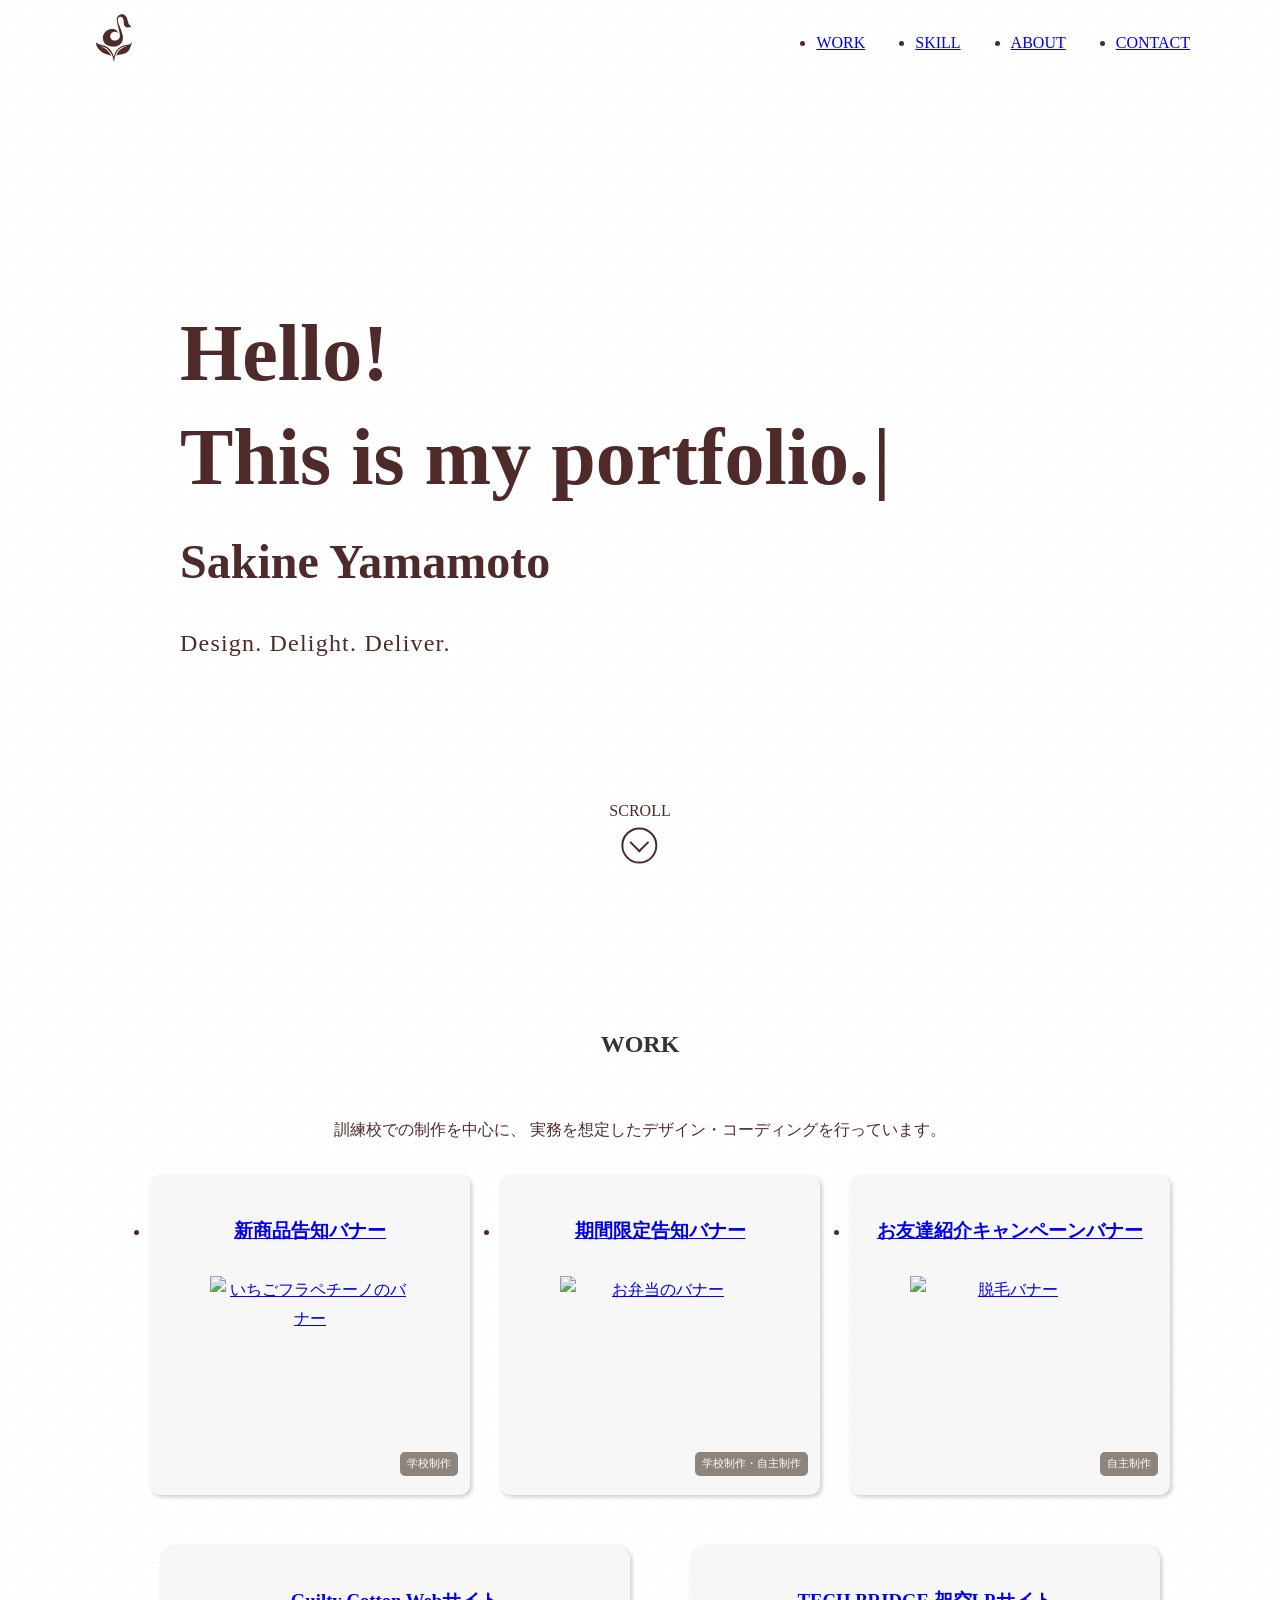
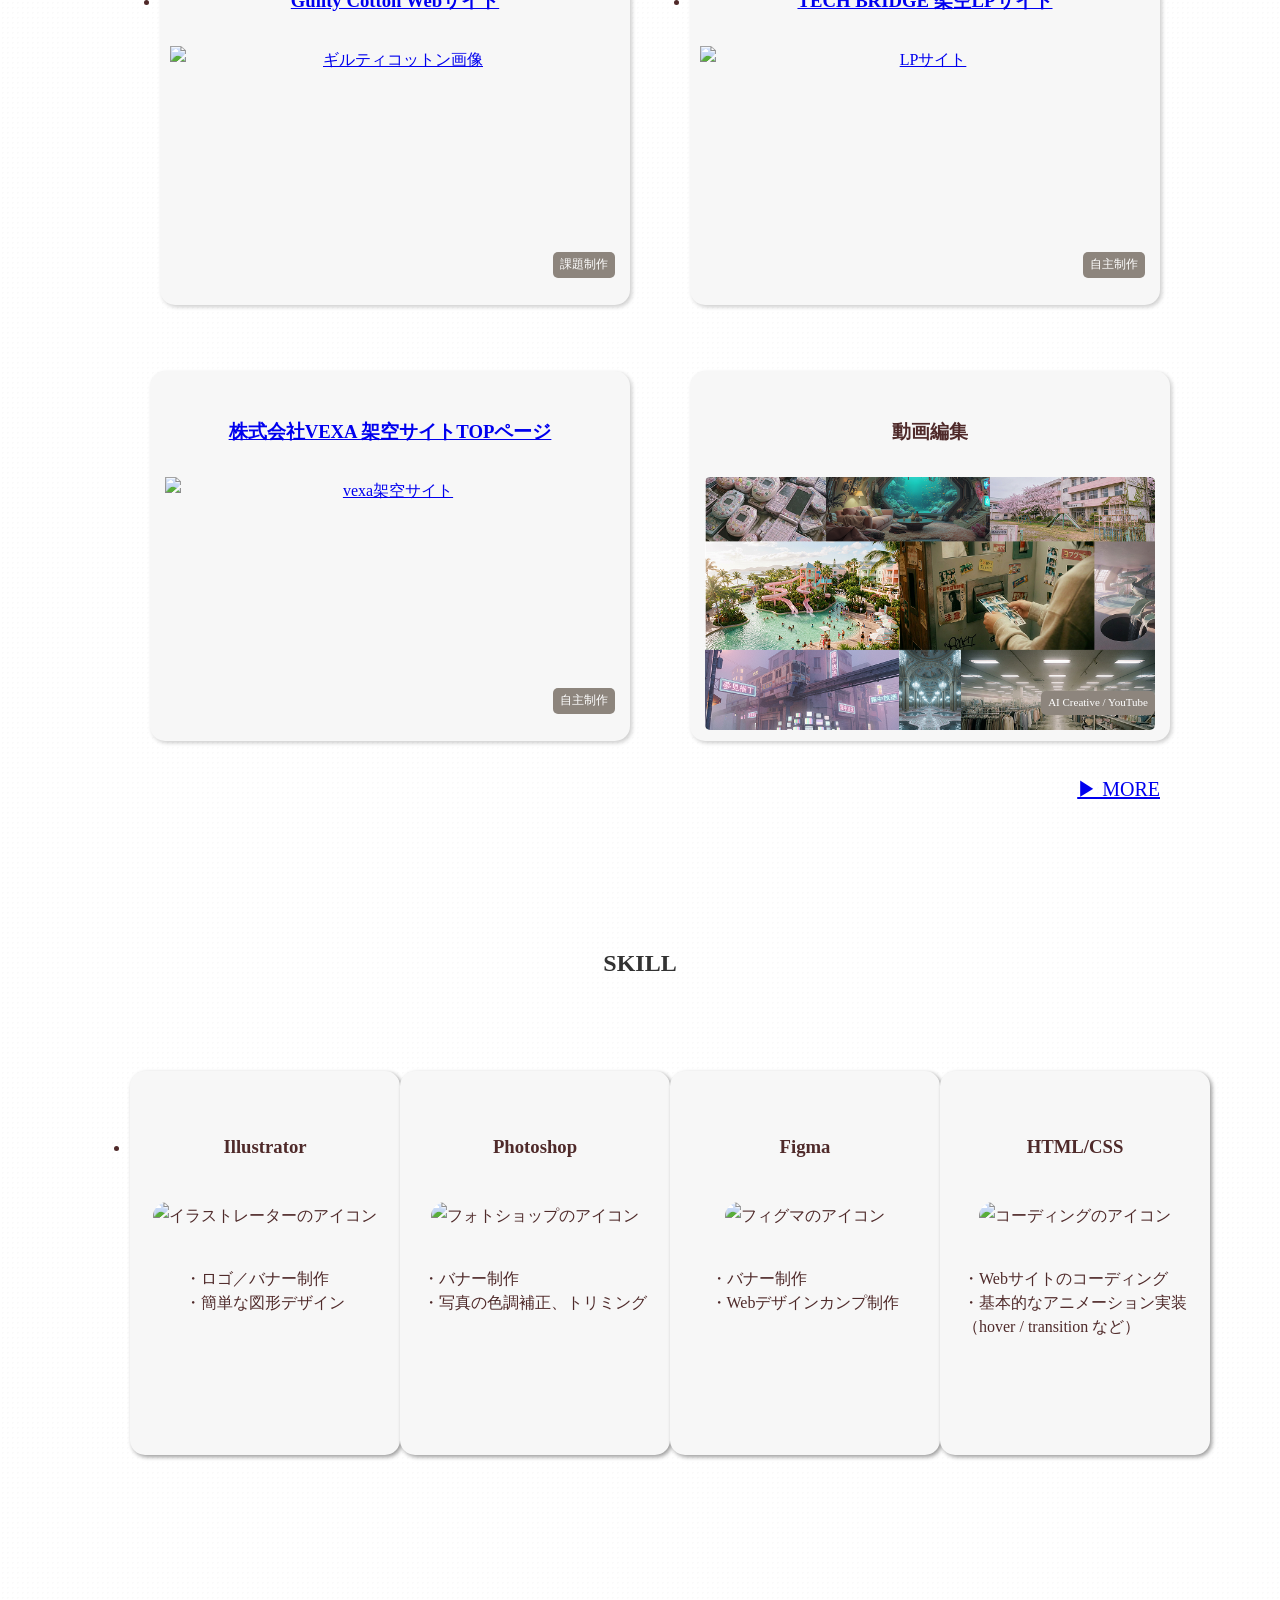
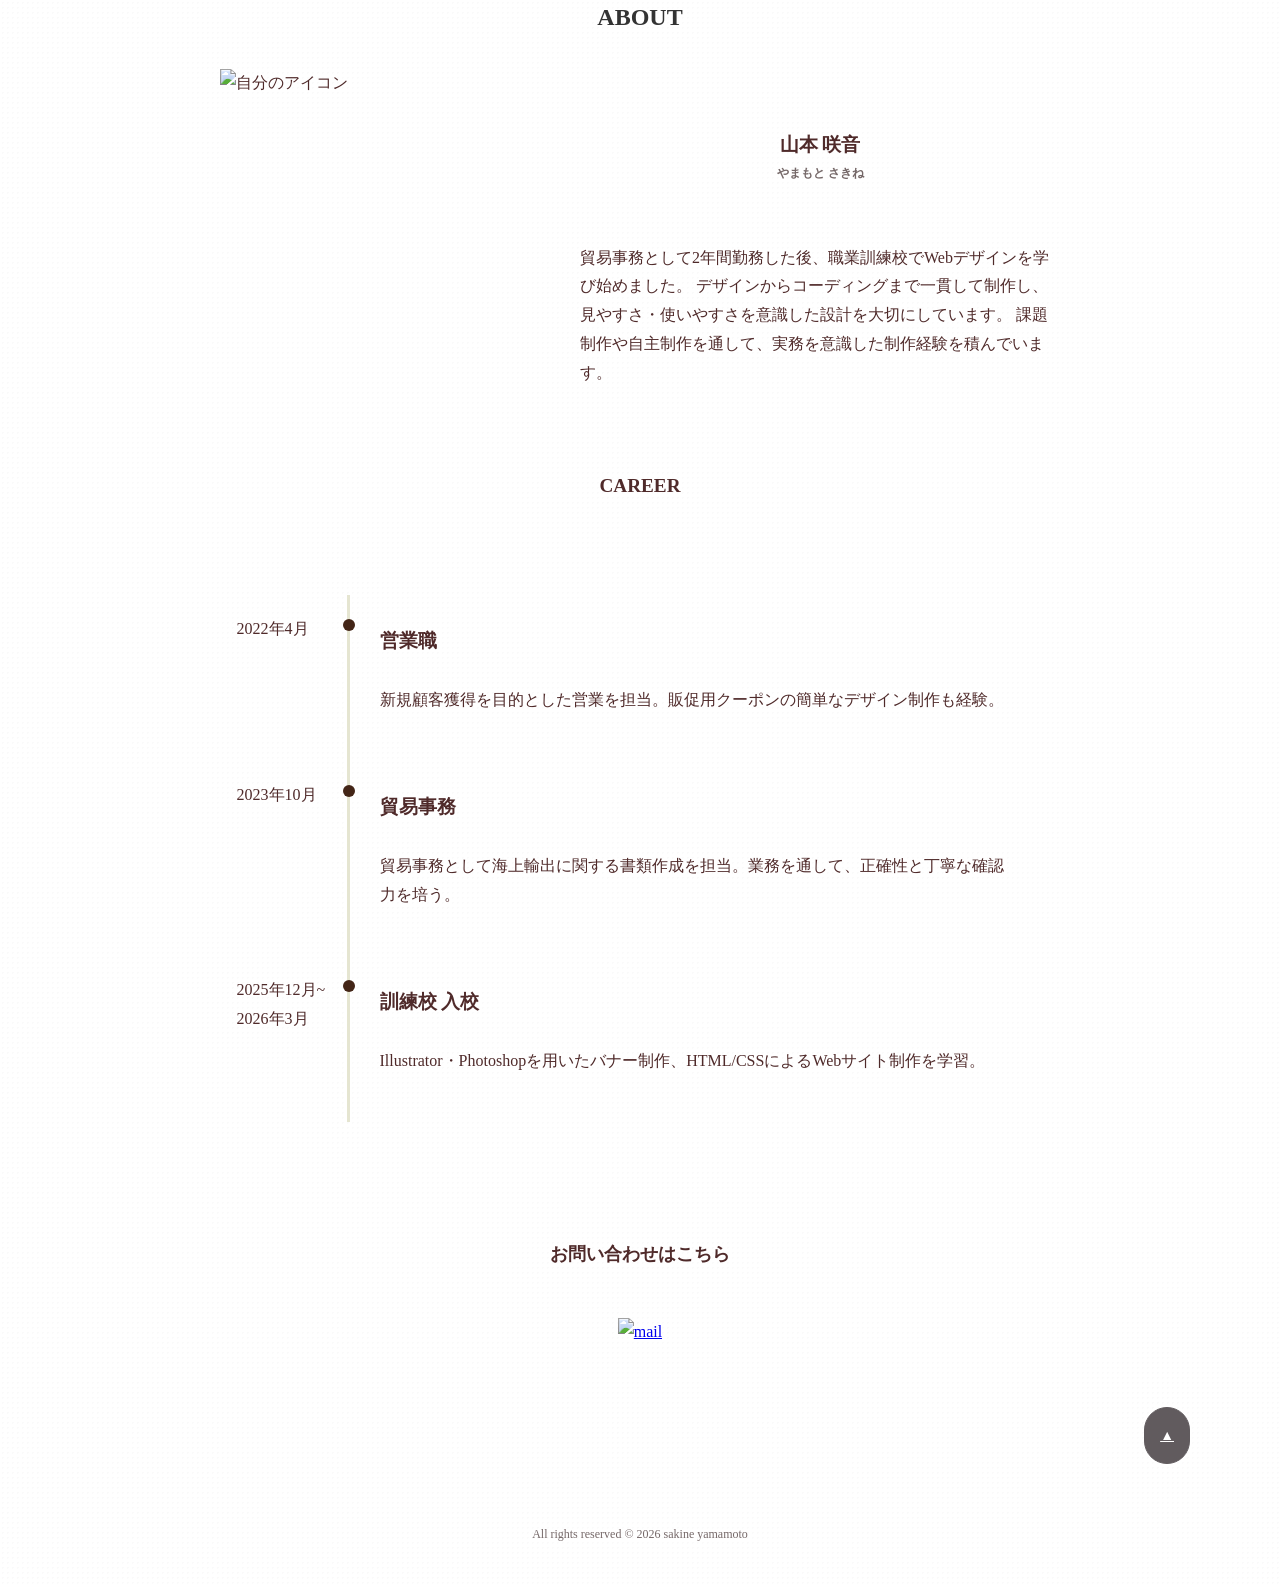
==== commit 1ffb10a5: "Add files via upload" ====
--- a/index.html
+++ b/index.html
@@ -129,6 +129,17 @@
 
                         <div class="movie">
                             <ul>
+
+                            <li>
+                                <a href="work6.html" class="site">
+                                    <h3>株式会社VEXA 架空サイトTOPページ</h3>
+                                    <div class="site-img">
+                                        <img src="image/vexaimg.png" alt="vexa架空サイト">
+                                    </div>
+                                    <p class="site-exp">自主制作</p>
+                                </a>
+                            </li>
+
                                 <li>
                                     <a href="movie.html" class="movie-card">
                                         <h3>動画編集</h3>
@@ -271,7 +282,7 @@
 
                 <!-- 戻るボタン -->
                 <div class="button">
-                    <a href="#top">TOP</a>
+                    <a href="#top">▲</a>
                 </div>
             </div>
         </section>
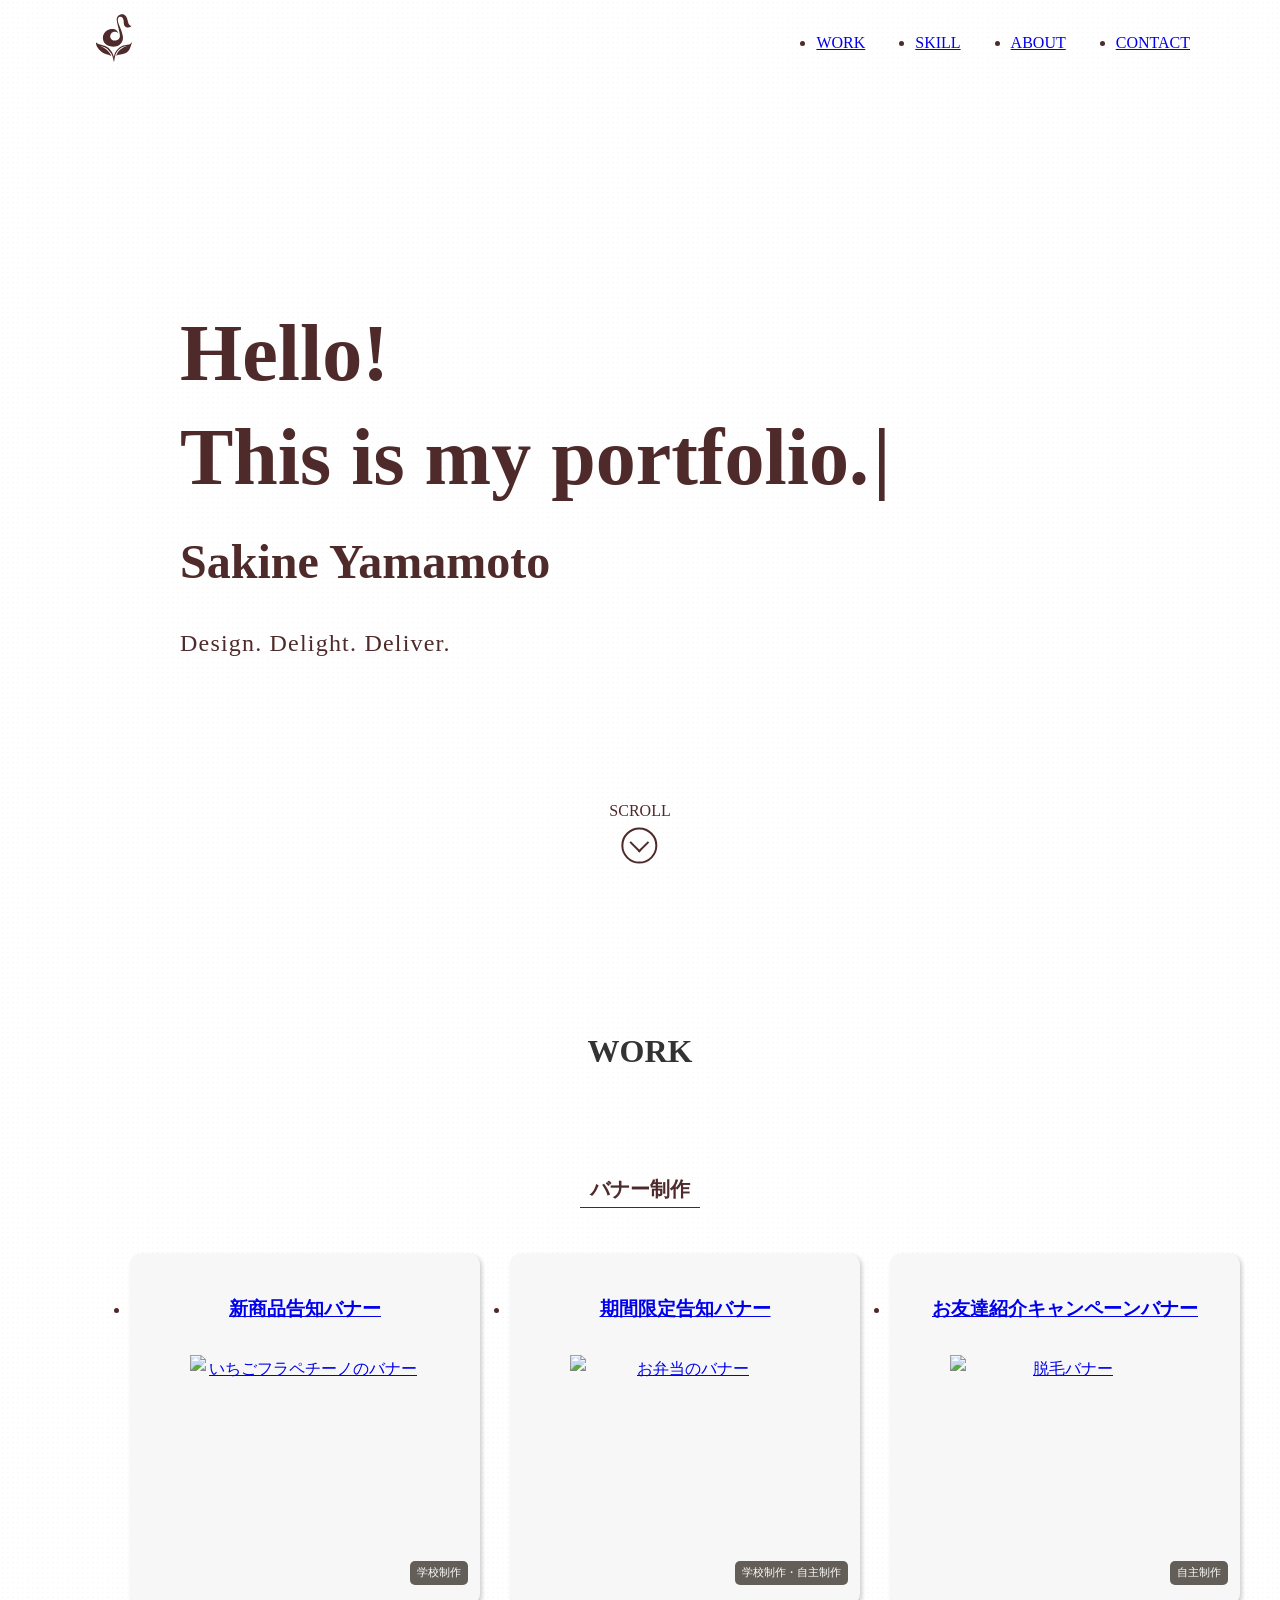
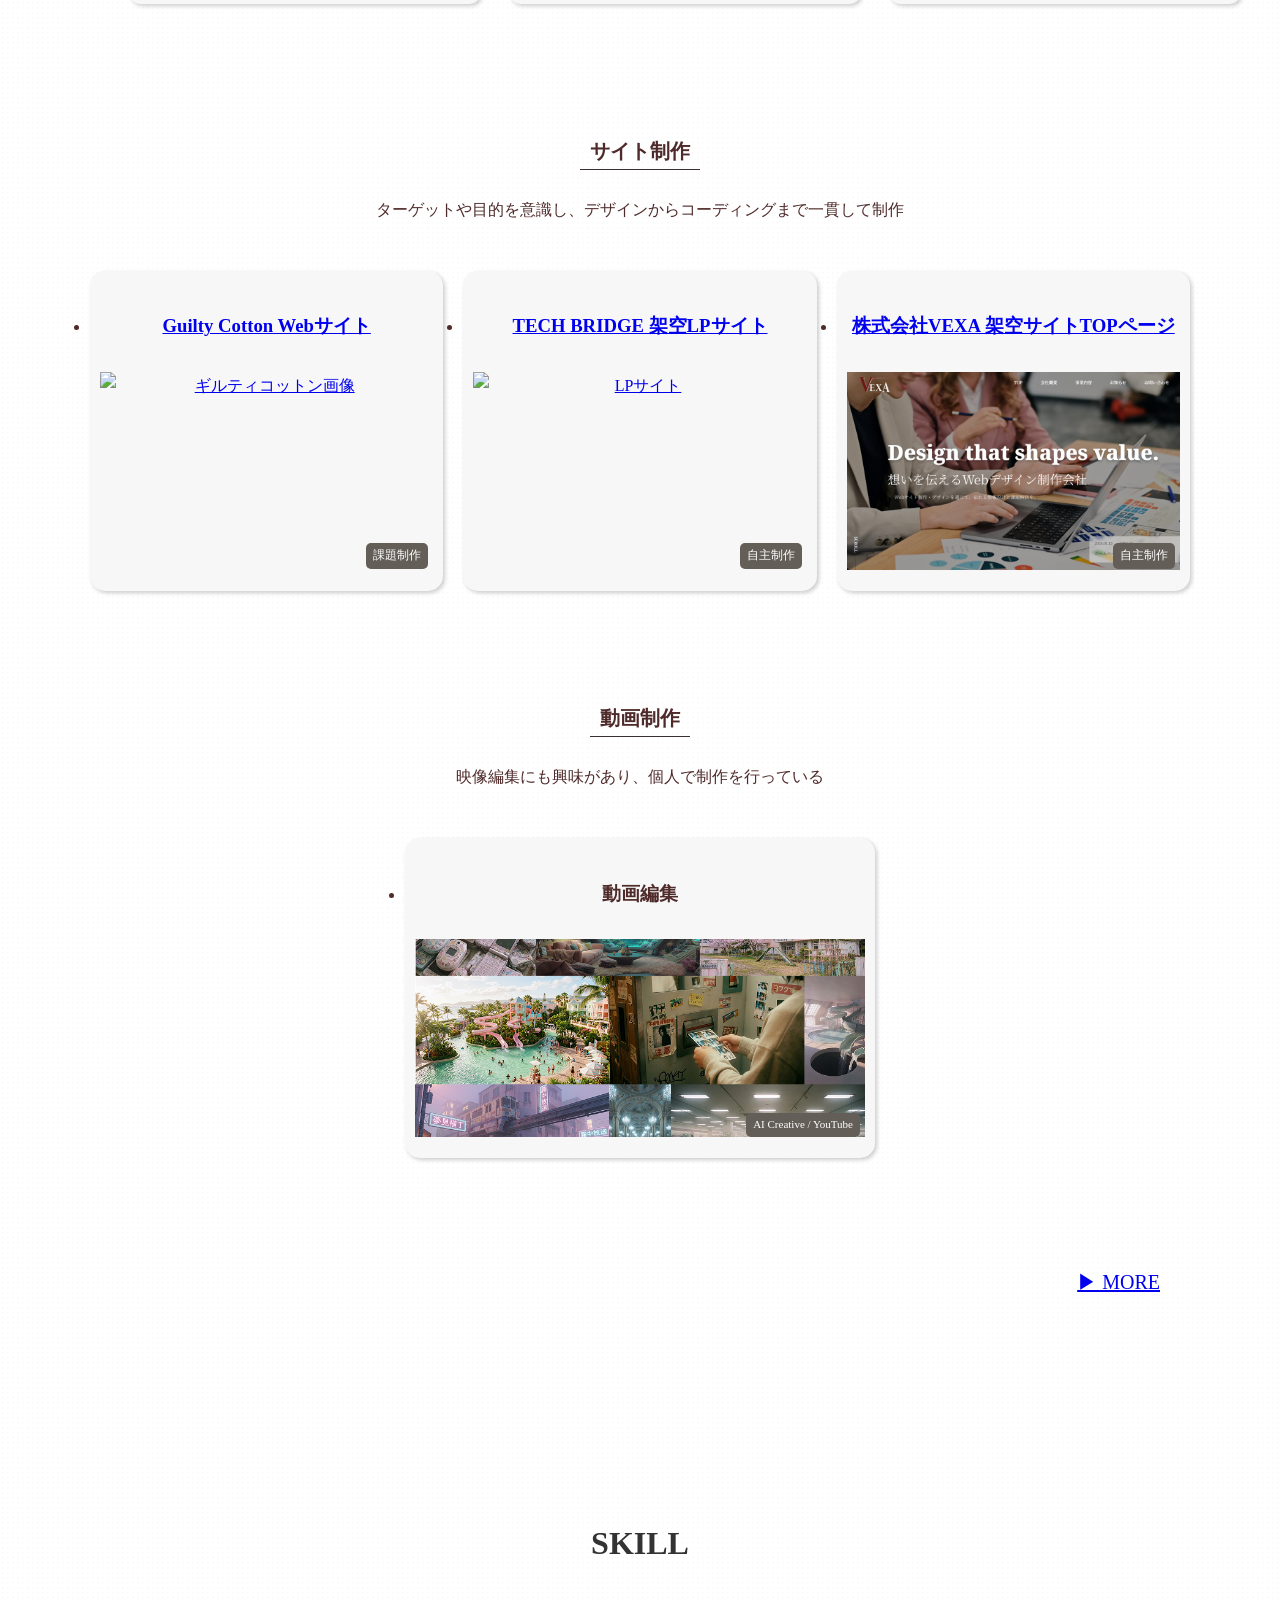
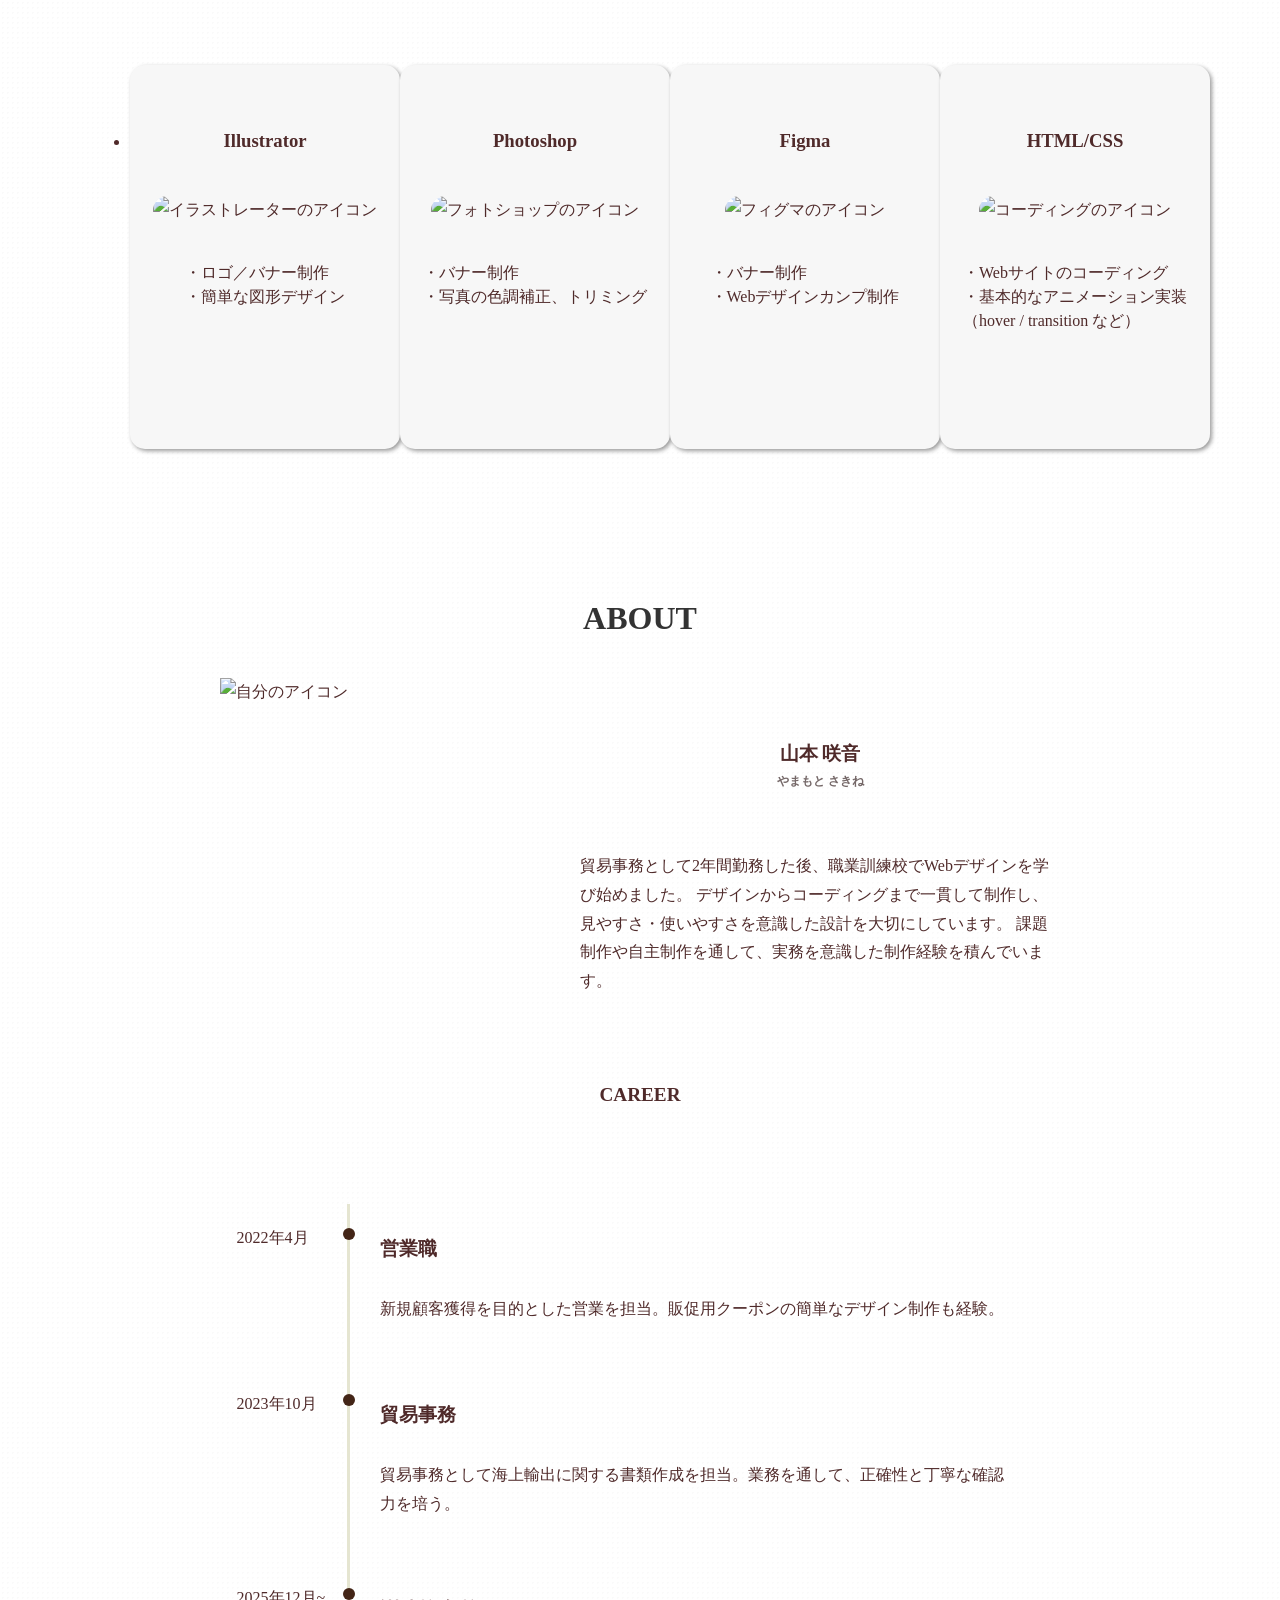
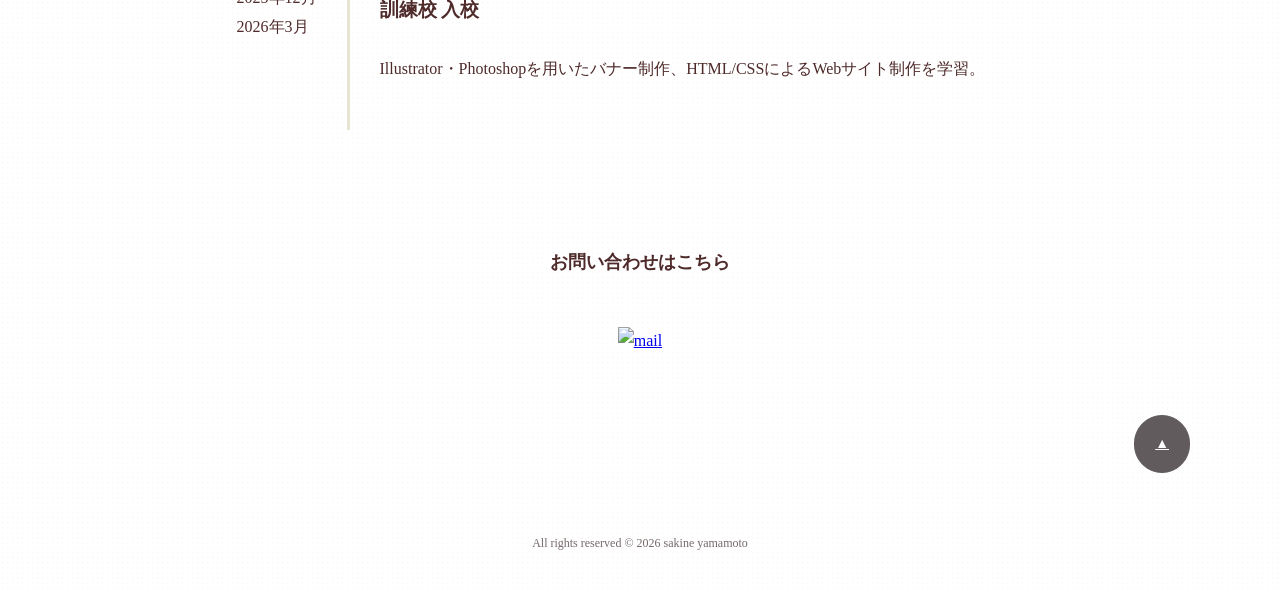
==== commit a025a624: "Add files via upload" ====
--- a/index.html
+++ b/index.html
@@ -73,11 +73,9 @@
             <div class="inner">
                 <h2>WORK</h2>
 
-                <p class="work-toptext">訓練校での制作を中心に、
-                    実務を想定したデザイン・コーディングを行っています。
-                </p>
                 <div class="work-container">
                     <div class="work-banner">
+                        <h5>バナー制作　</h5>
                         <ul>
                             <li>
                                 <a href="work1.html" class="banner">
@@ -105,7 +103,10 @@
                         </ul>
                     </div>
 
+                    
                     <div class="work-site">
+                        <h5>サイト制作　</h5>
+                    <p>ターゲットや目的を意識し、デザインからコーディングまで一貫して制作</p>
                         <ul>
                             <li>
                                 <a href="work4.html" class="site">
@@ -125,10 +126,6 @@
                                     <p class="site-exp">自主制作</p>
                                 </a>
                             </li>
-                        </ul>
-
-                        <div class="movie">
-                            <ul>
 
                             <li>
                                 <a href="work6.html" class="site">
@@ -139,7 +136,12 @@
                                     <p class="site-exp">自主制作</p>
                                 </a>
                             </li>
-
+                        </ul>
+
+                        <div class="movie">
+                            <h5>動画制作　</h5>
+                            <p>映像編集にも興味があり、個人で制作を行っている</p>
+                            <ul>
                                 <li>
                                     <a href="movie.html" class="movie-card">
                                         <h3>動画編集</h3>
--- a/css/style.css
+++ b/css/style.css
@@ -8,7 +8,7 @@
 /* 変数定義 */
 :root{
     --primary:#4f2a2a;
-    --secondly:  #8d857d; 
+    --secondly:  #645e58; 
     --color-box:#f7f7f7;
     --title:#333;
   
@@ -42,7 +42,7 @@
 }
 
 h2{
-    font-size: 1.5rem;
+    font-size: 32px;
     font-weight: 800;
     text-align: center;
     margin-top: 15vh;
@@ -56,6 +56,14 @@
 
 p {
   font-size: 16px;
+}
+
+h5{
+  font-weight: 700;
+  font-size: 20px;
+  display: inline-block;
+  border-bottom: 1px solid #393131;
+  margin-bottom: 10px;
 }
 
 
@@ -347,18 +355,26 @@
 
 .work-toptext{
   text-align: center;
-  padding: 30px 0 10px;
+  padding: 10px 0 20px;
+}
+
+.work-banner{
+  padding: 30px 0;
+}
+
+.work-banner>h5{
+  margin-bottom: 30px;
 }
 
 .work-banner ul{
     display: flex;
     gap: 30px;
-    justify-content: center;
+    justify-content: space-between;
 }
 
 .banner {
     display: block;
-    width: 300px;
+    width: 330px;
     aspect-ratio: 1 / 1;   /* ← 正方形の決定打 */
     background: var(--color-box);
     border-radius: 10px;
@@ -368,7 +384,7 @@
 }
 
 .banner img {
-    width: 200px;
+    width: 230px;
     aspect-ratio: 1 / 1; /* 正方形 */
     display: block;
     margin: 0 auto;
@@ -389,19 +405,20 @@
 
 /* site */
 .work-site{
-    margin-top: 50px; 
+    padding: 50px 0; 
     
 }
 
 .work-site ul{
     display: flex;
     justify-content: center;
-    gap: 60px;
+    gap: 20px;
+    padding: 30px 0;
 }
 
 .work-site ul li{
   width: 450px;
-  height: 340px; /* ←固定が一番安定 */
+  height: 300px; /* ←固定が一番安定 */
   background: var(--color-box);
   border-radius: 15px;
   position: relative;
@@ -423,7 +440,7 @@
 
 .site-img img{
   width: 100%;      /* ←これ追加 */
-  height: 100%;
+  height: 90%;
   object-fit: cover;
   display: block;
 }
@@ -431,7 +448,7 @@
 
 .site-exp{
     position: absolute;
-    bottom: 15px;
+    bottom: 10px;
     right: 15px;    
     background: var(--secondly);
     color: #fff;
@@ -465,6 +482,10 @@
 }
 
 /* movie */
+.movie{
+  padding: 30px 0;
+}
+
 .movie-container {
     margin-top: 50px;
 }
@@ -472,19 +493,16 @@
 .movie ul {
     display: flex;
     justify-content: center;
-    list-style: none; /* 点を消す */
-    padding-top: 50px;
 }
 
 .movie ul li {
     width: 450px;
-    height: 340px;
+    height: 300px;
     background: var(--color-box);
     border-radius: 15px;
     position: relative;
-    padding: 15px;
-    box-shadow: 2px 2px 4px rgba(0,0,0,0.2);
-    transition: 0.3s;
+    padding: 10px;
+    box-shadow: 2px 2px 4px rgba(0, 0, 0, 0.2);
 }
 
 .movie-card {
@@ -496,17 +514,14 @@
 
 .movie-img {
     width: 100%;
-    aspect-ratio: 16 / 9; /* 動画の黄金比 */
+    height: 220px;
     overflow: hidden;
-    border-radius: 5px;
-    margin: 10px 0;
-    background: #000; /* 画像がない時の背景 */
 }
 
 .movie-img img {
     width: 100%;
-    height: 100%;
-    object-fit: cover; /* これで枠いっぱいに画像が広がります */
+    height: 90%;
+    object-fit: cover;
     display: block;
 }
 
@@ -521,7 +536,7 @@
 
 .movie-exp {
     position: absolute;
-    bottom: 15px;
+    bottom: 10px;
     right: 15px;
     background: var(--secondly);
     color: #fff;
@@ -771,10 +786,10 @@
 
 .button a{
     display: inline-block;
-    padding: 15px 15px;
+    padding: 15px 20px;
     border: 1px solid #615b5e;
     background-color: #615b5e;
-    border-radius: 100px;
+    border-radius: 50px;
     font-weight: bold;
     color: #fff;
     font-size: 14px;
@@ -1424,7 +1439,7 @@
 
   /* button */
 .button a {
-  padding: 5px 15px;
+  padding: 10px 15px;
   font-weight: normal;
 }
 
@@ -1533,6 +1548,10 @@
   padding: 40px 0 60px;
 }
 
+.more-work li img{
+  width: 180px;
+}
+
 /* タイトル */
 .slide-container h3{
   font-size: 20px;
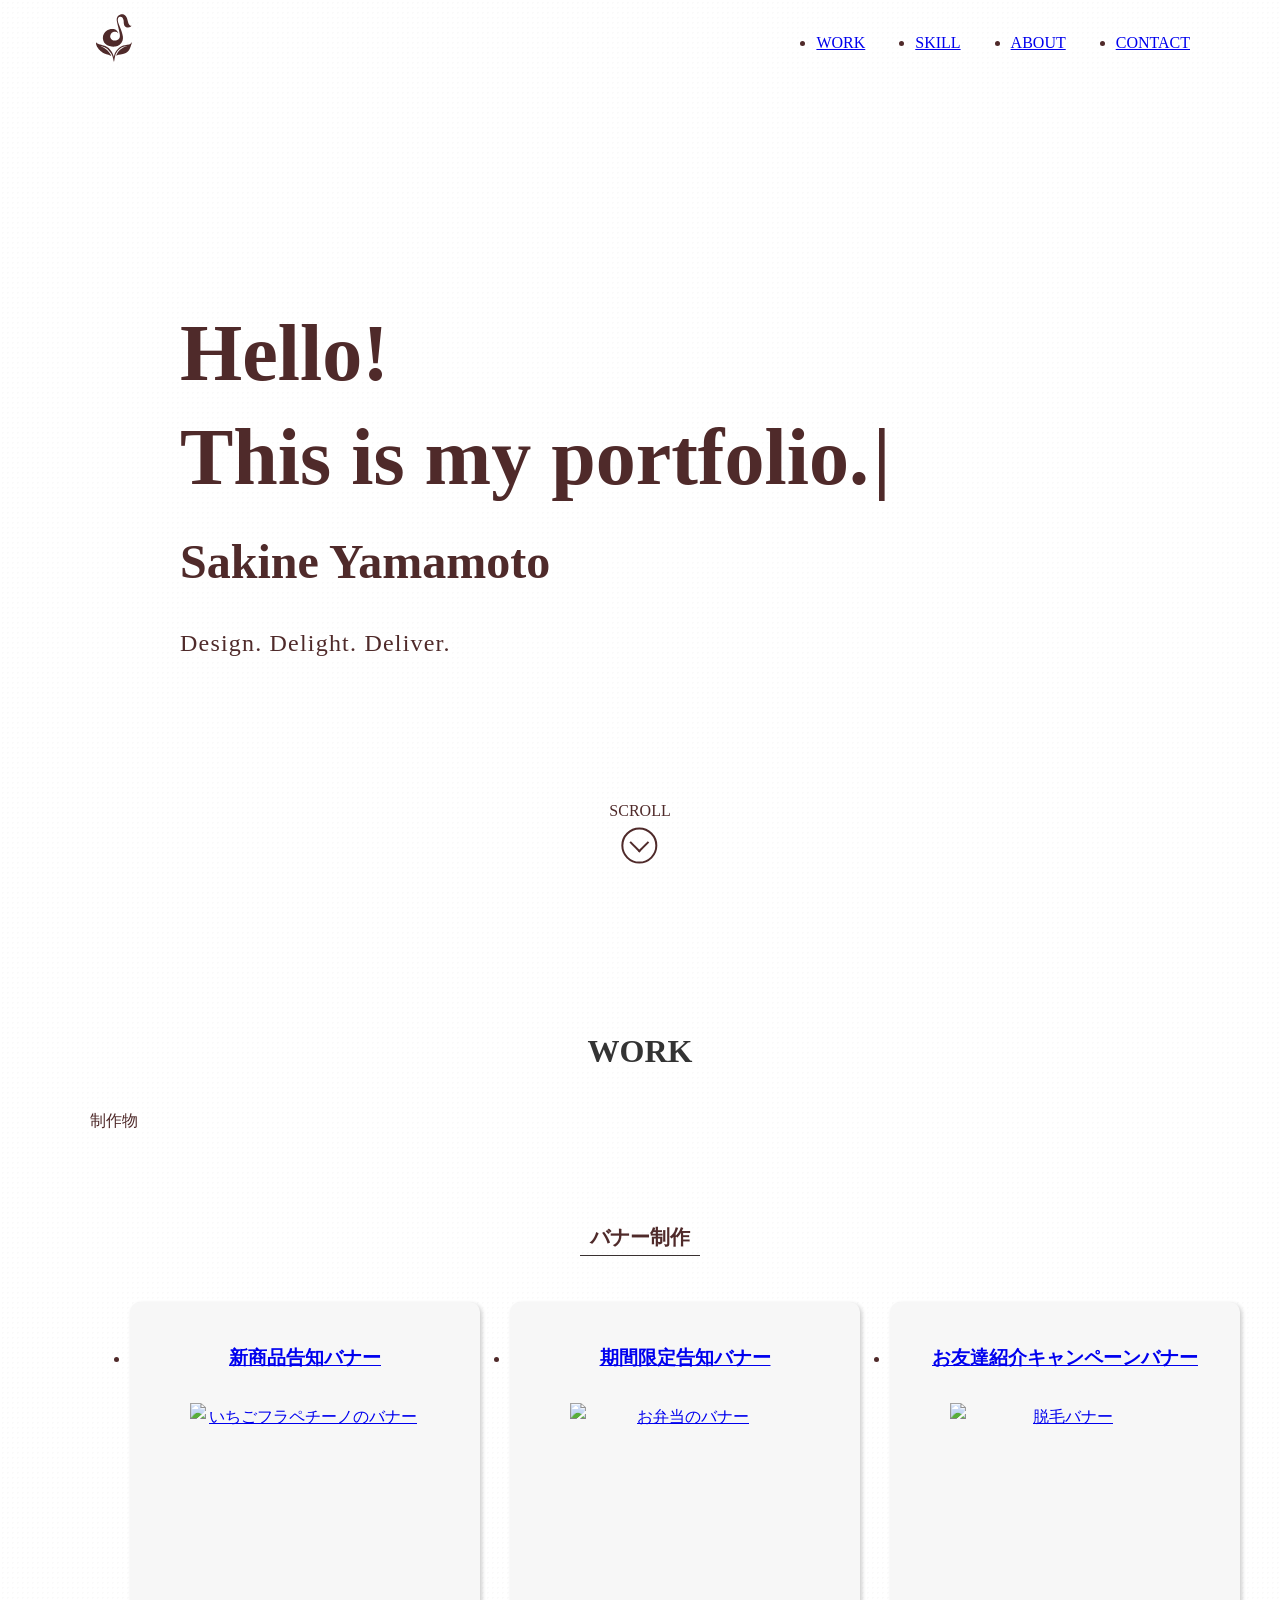
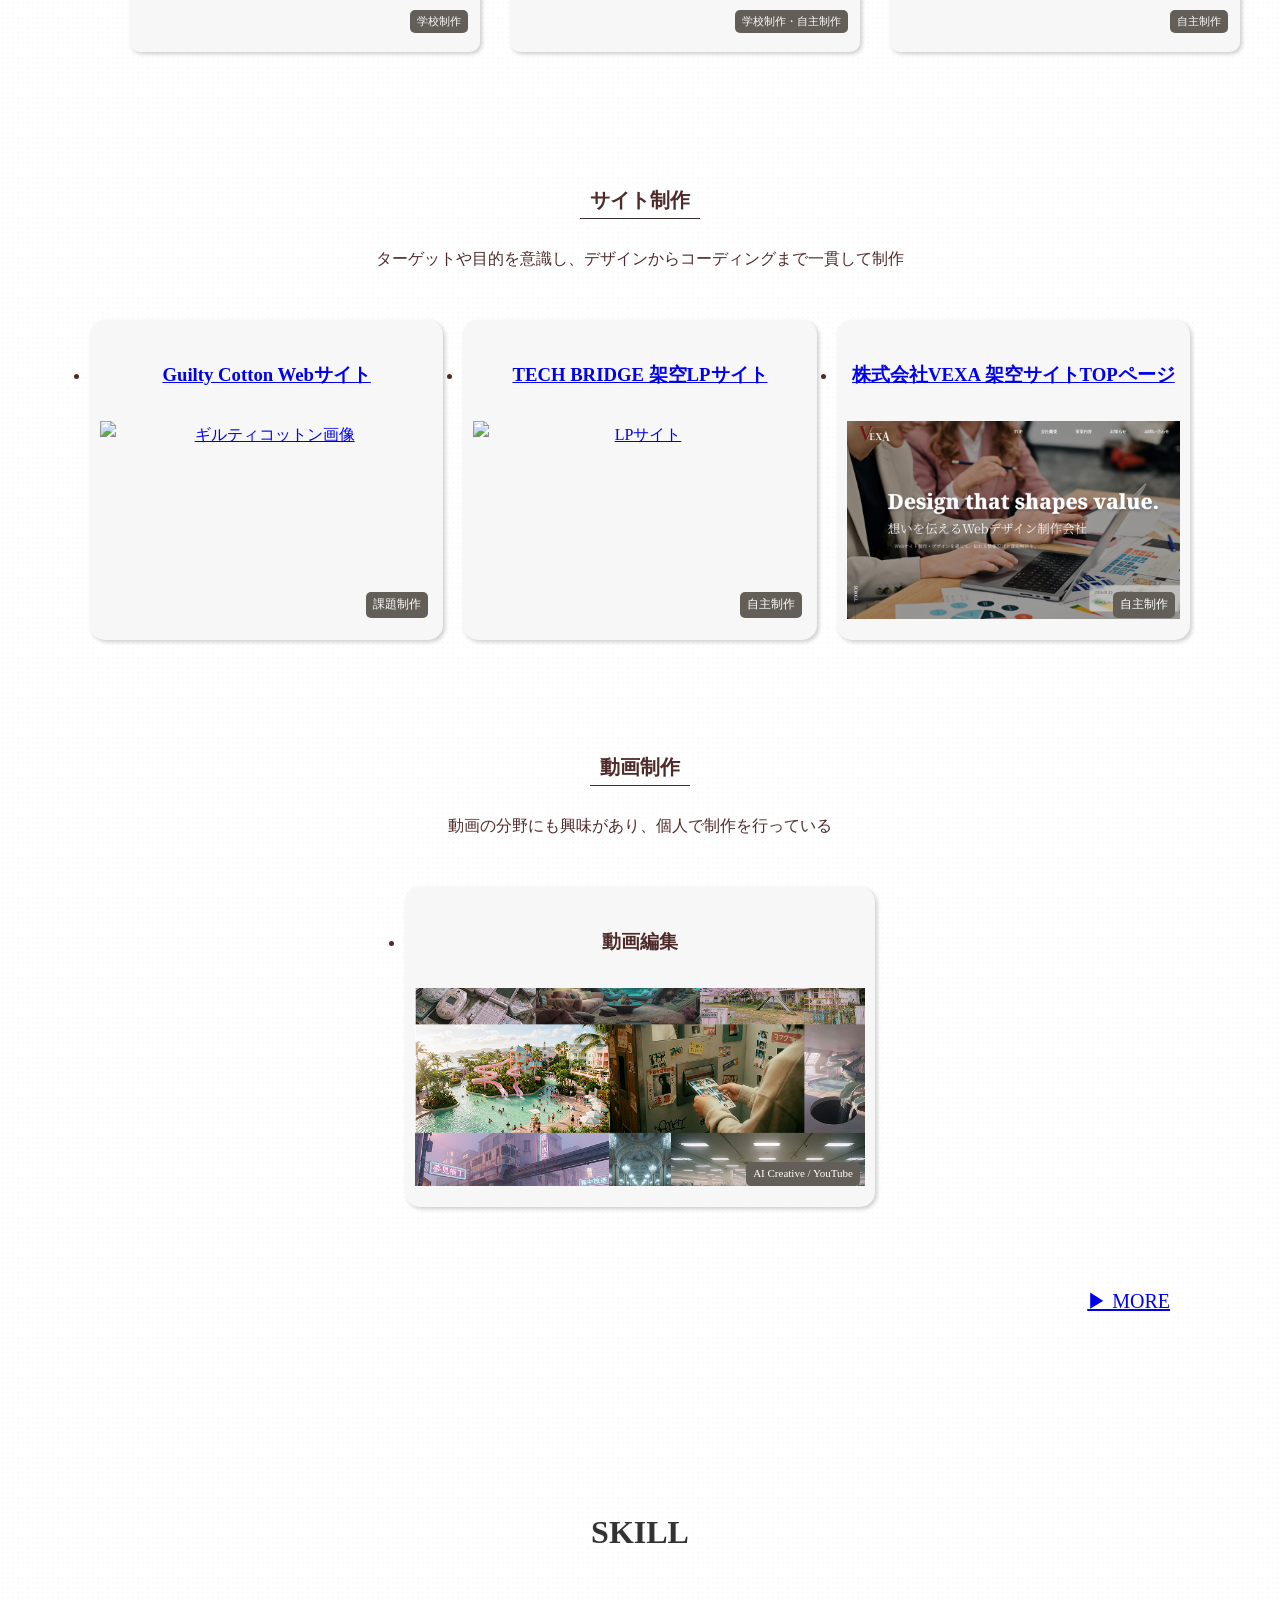
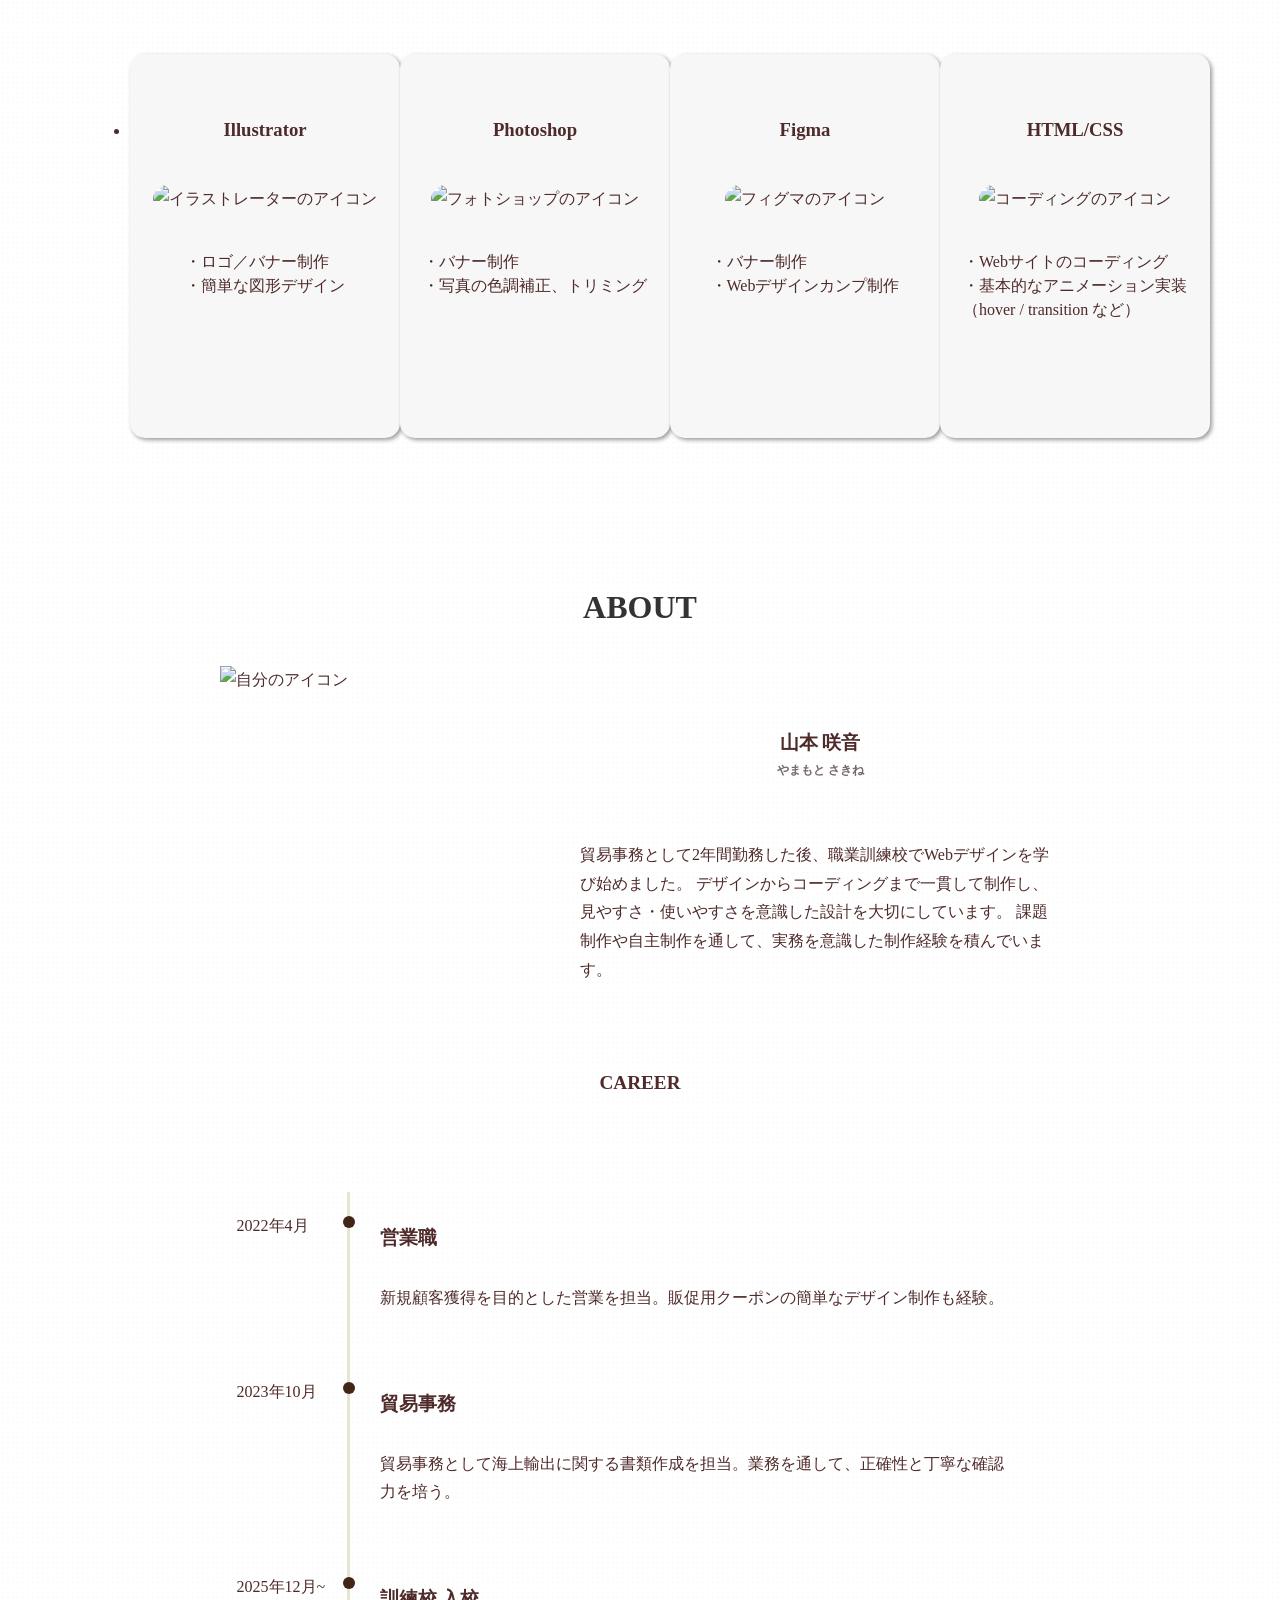
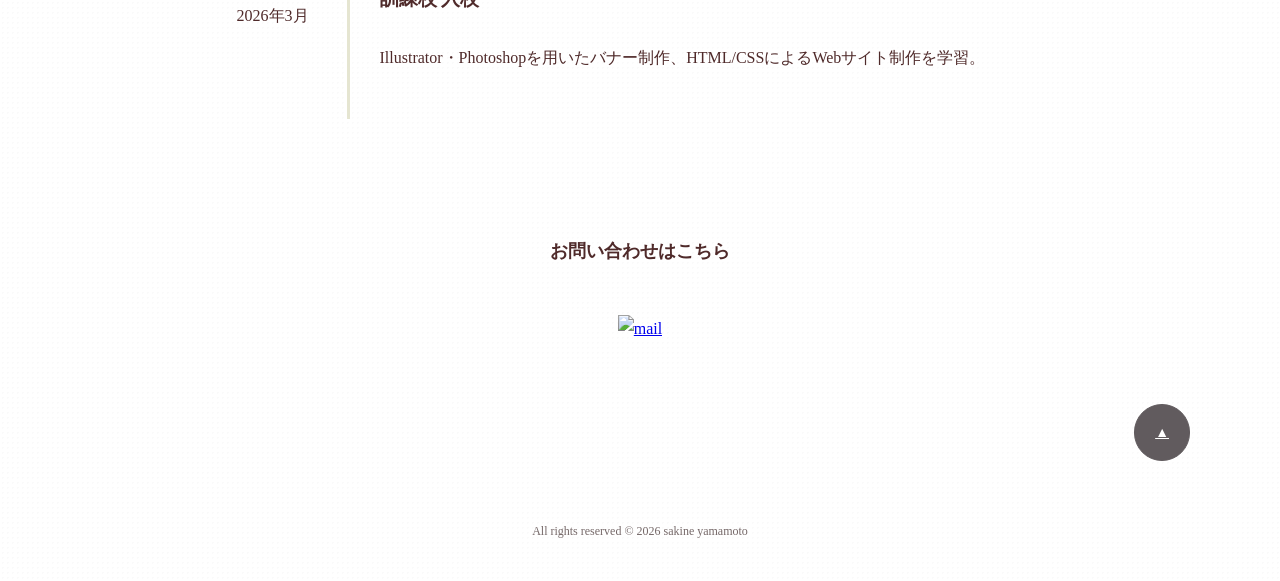
==== commit 1caabc09: "Add files via upload" ====
--- a/index.html
+++ b/index.html
@@ -71,7 +71,11 @@
         <!-- 制作物 -->
         <section class="work scroll-fade" id="work">
             <div class="inner">
+
+                <div class="section-title">
                 <h2>WORK</h2>
+                <p class="title-jp">制作物</p>
+                </div>
 
                 <div class="work-container">
                     <div class="work-banner">
@@ -140,7 +144,7 @@
 
                         <div class="movie">
                             <h5>動画制作　</h5>
-                            <p>映像編集にも興味があり、個人で制作を行っている</p>
+                            <p>動画の分野にも興味があり、個人で制作を行っている</p>
                             <ul>
                                 <li>
                                     <a href="movie.html" class="movie-card">
--- a/css/style.css
+++ b/css/style.css
@@ -460,7 +460,7 @@
 .work-more{
     font-size: 20px;
     text-align: right;
-    margin: 30px;
+    margin-right: 20px;
     color: var(--primary);
 }
 
@@ -1334,7 +1334,7 @@
 .work-site ul li {
   width: 90%;
   height: auto;
-  padding-bottom: 50px;
+  padding-bottom: 20px;
 }
 
 .site-img {
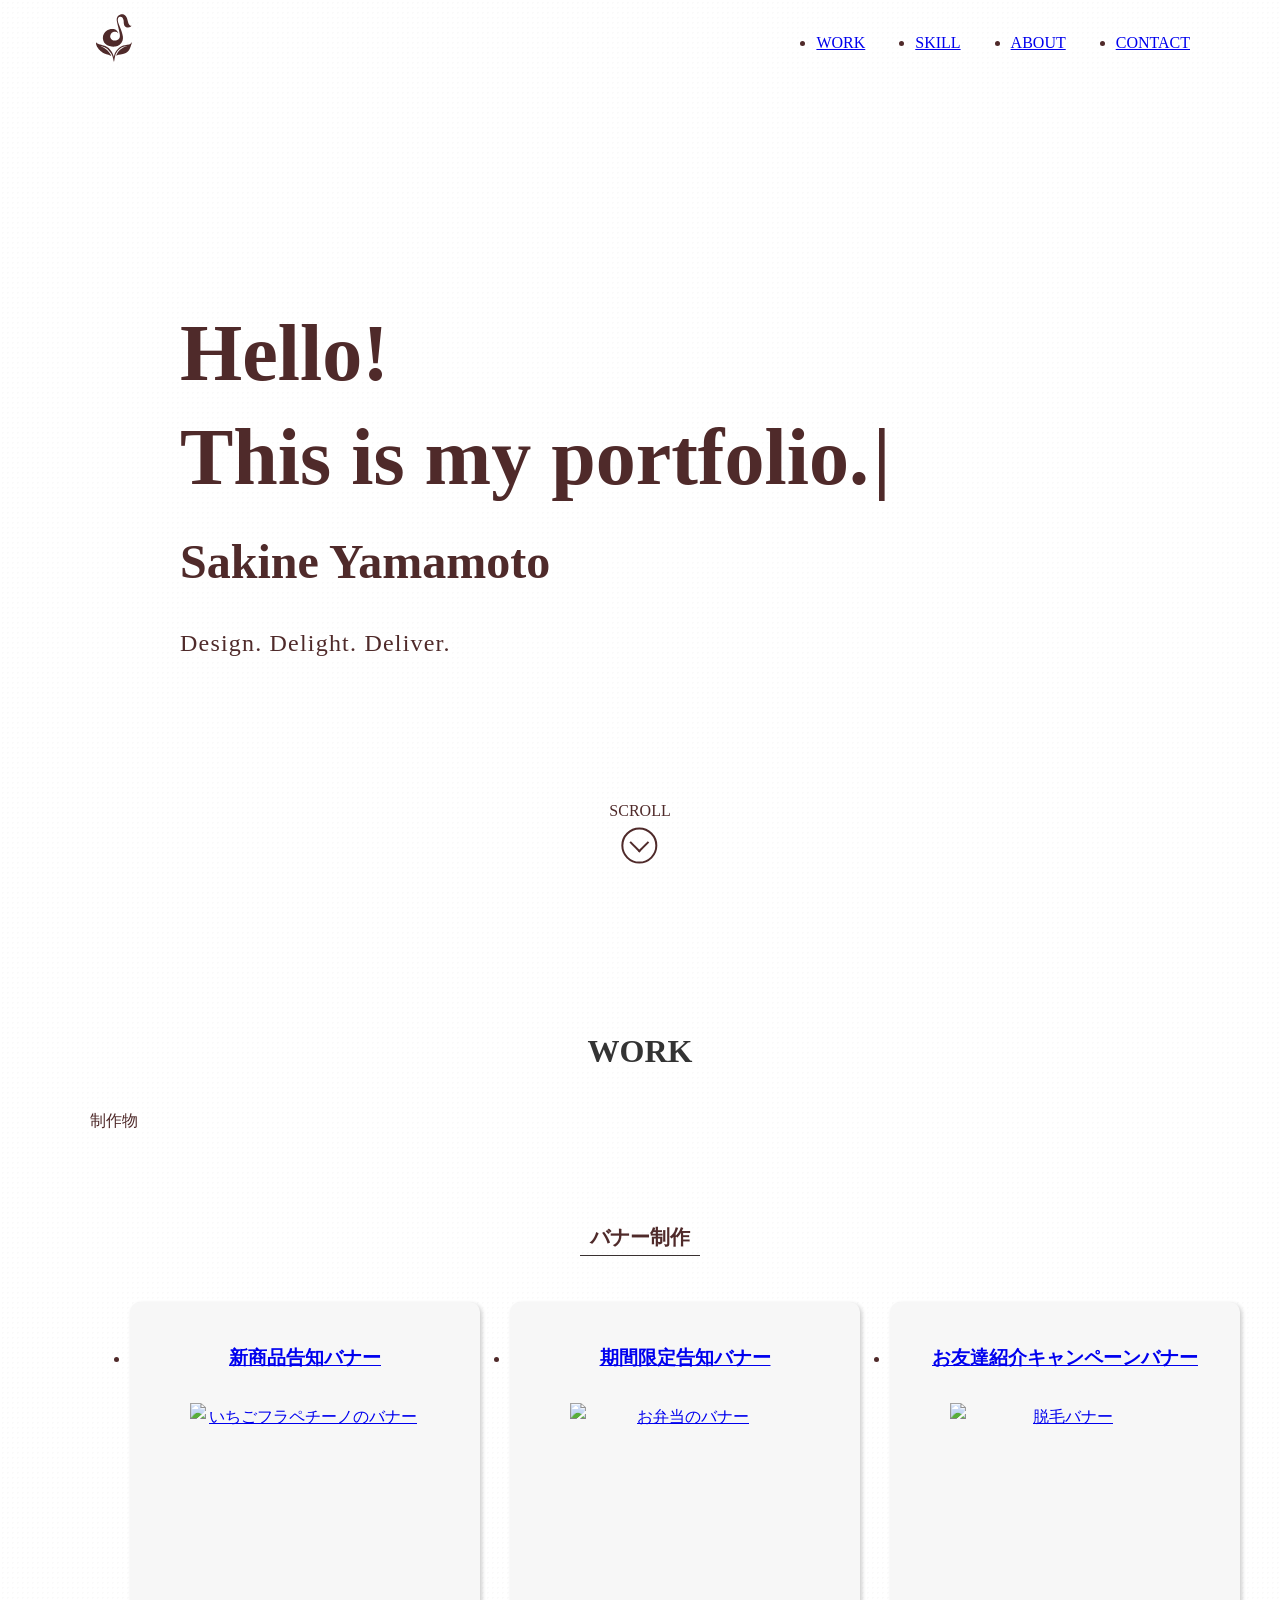
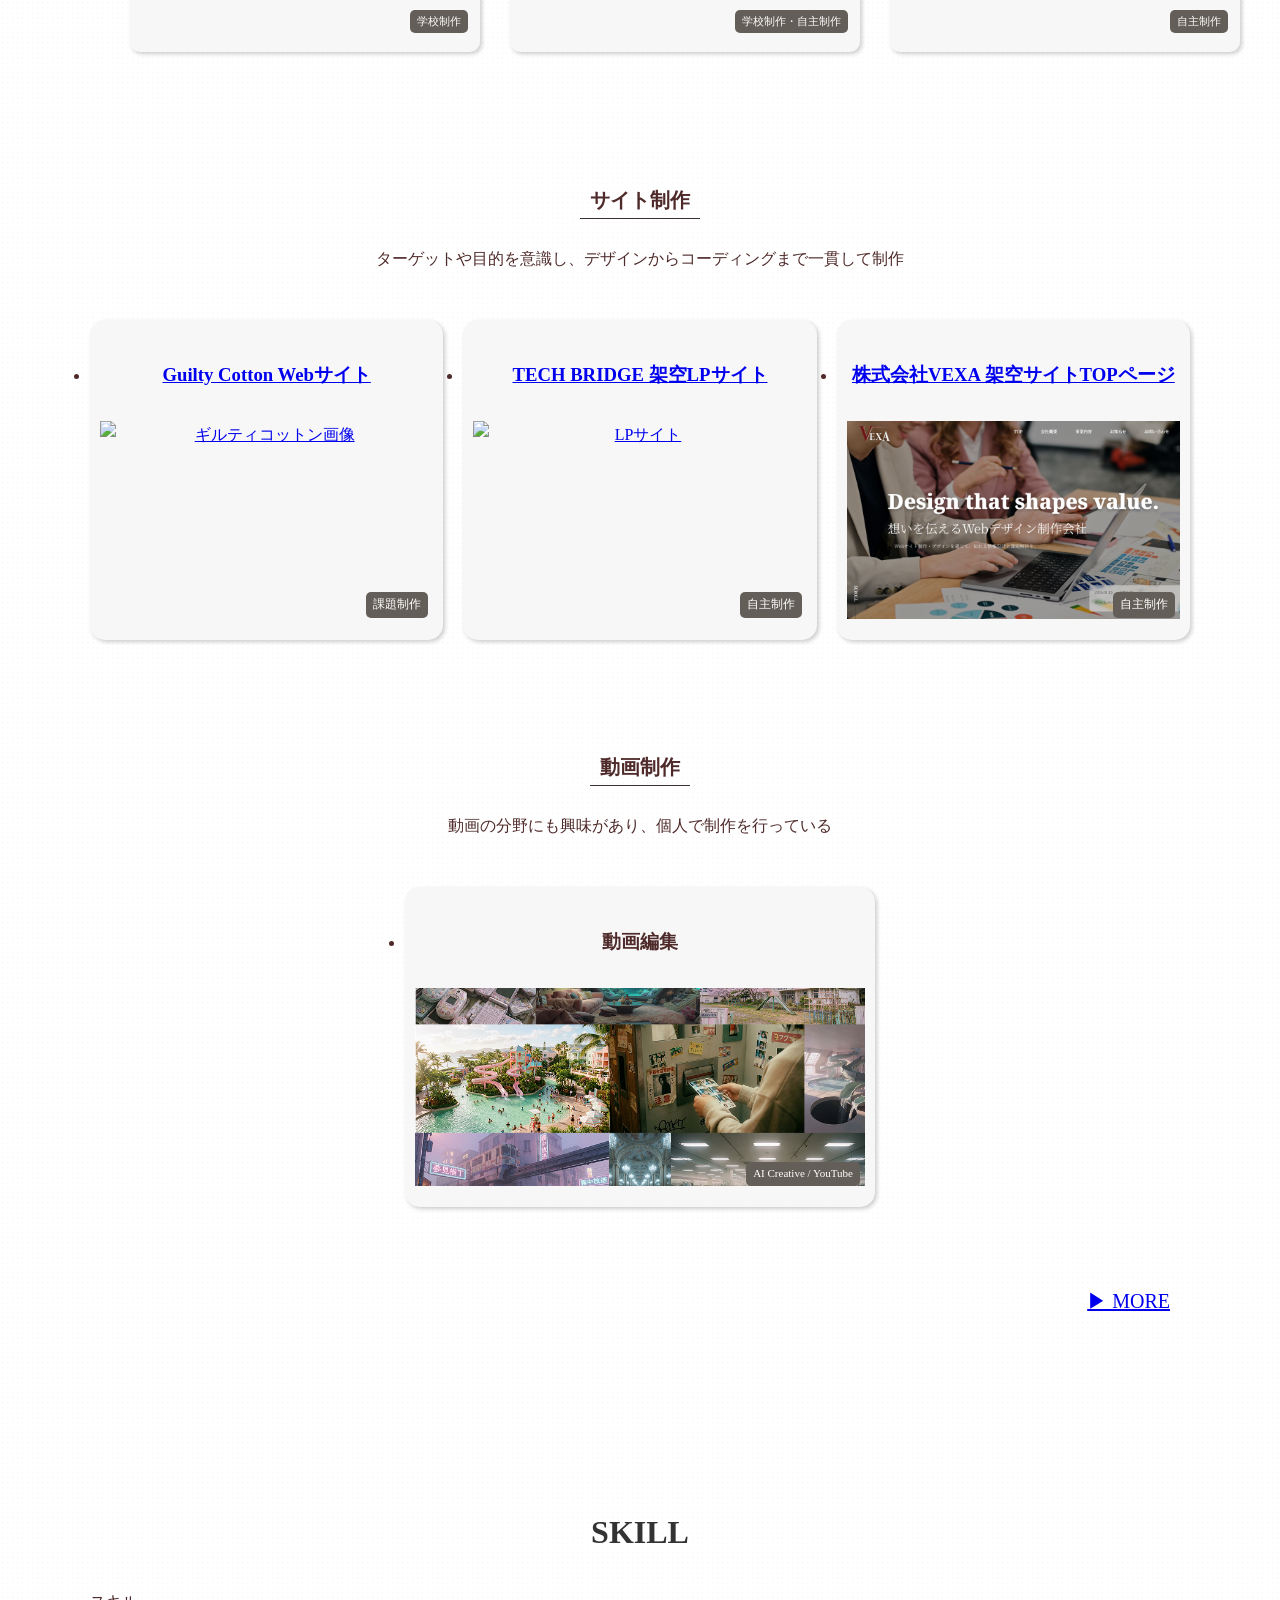
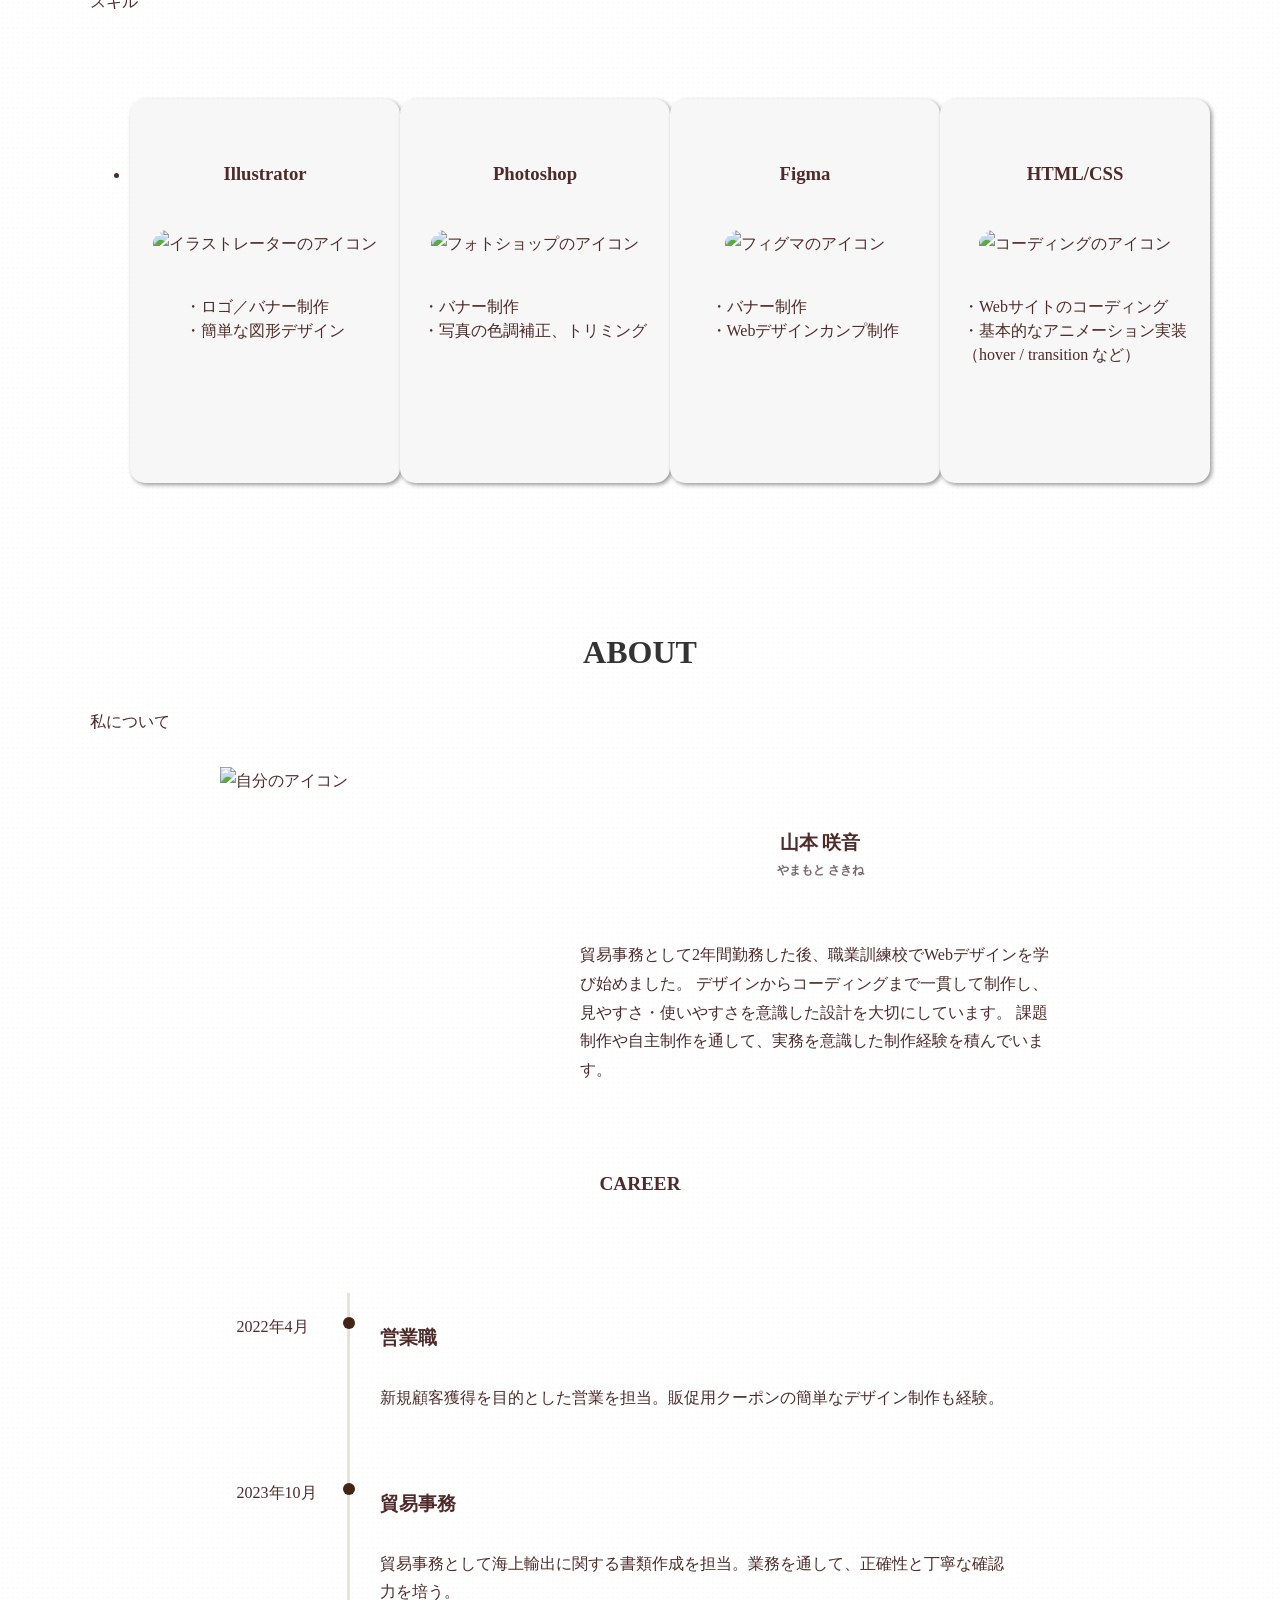
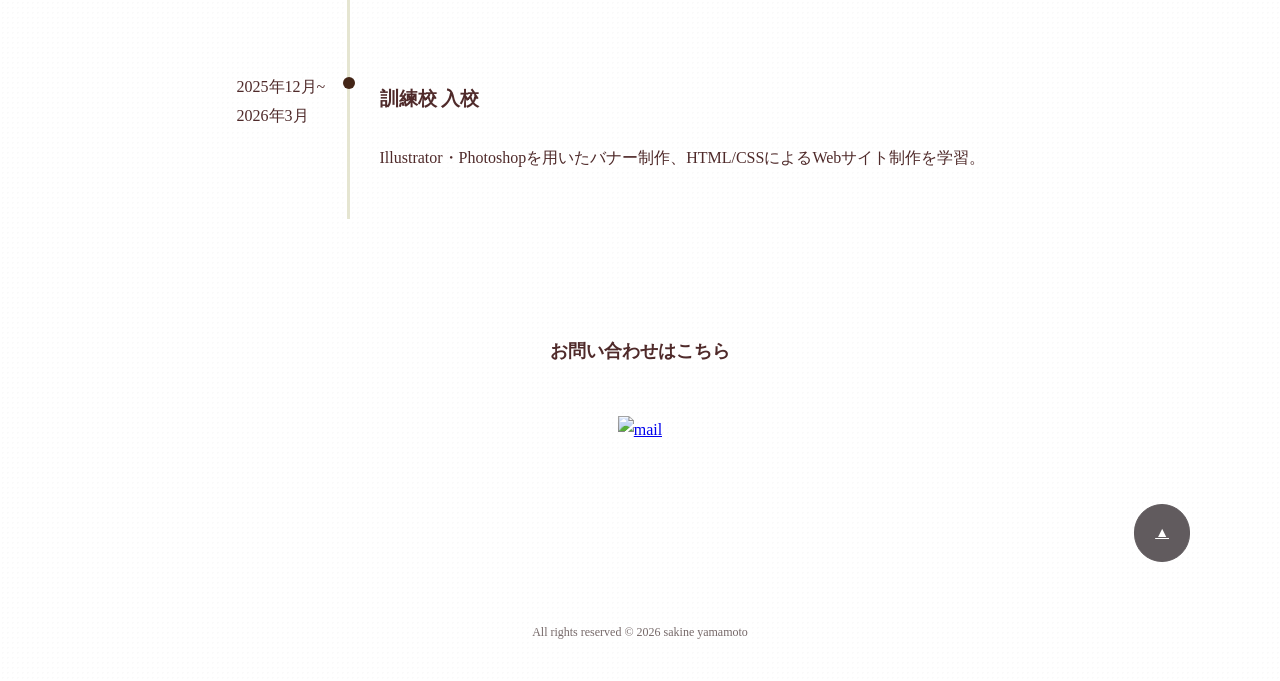
==== commit e7f99b11: "Add files via upload" ====
--- a/index.html
+++ b/index.html
@@ -169,7 +169,11 @@
         <!-- skill -->
         <section class="skill scroll-fade" id="skill">
             <div class="inner">
+                
+                <div class="section-title">
                 <h2>SKILL</h2>
+                <p class="title-jp">スキル</p>
+                </div>
 
                 <div class="skill-wrap">
                     <ul>
@@ -217,7 +221,12 @@
         <!-- 私について -->
         <section class="about scroll-fade" id="about">
             <div class="inner">
+
+                <div class="section-title">
                 <h2>ABOUT</h2>
+                <p class="title-jp">私について</p>
+                </div>
+                
                 <div class="about-wrap">
                     <img src="image/sakineimg.png" alt="自分のアイコン">
                     <div class="about-exp">
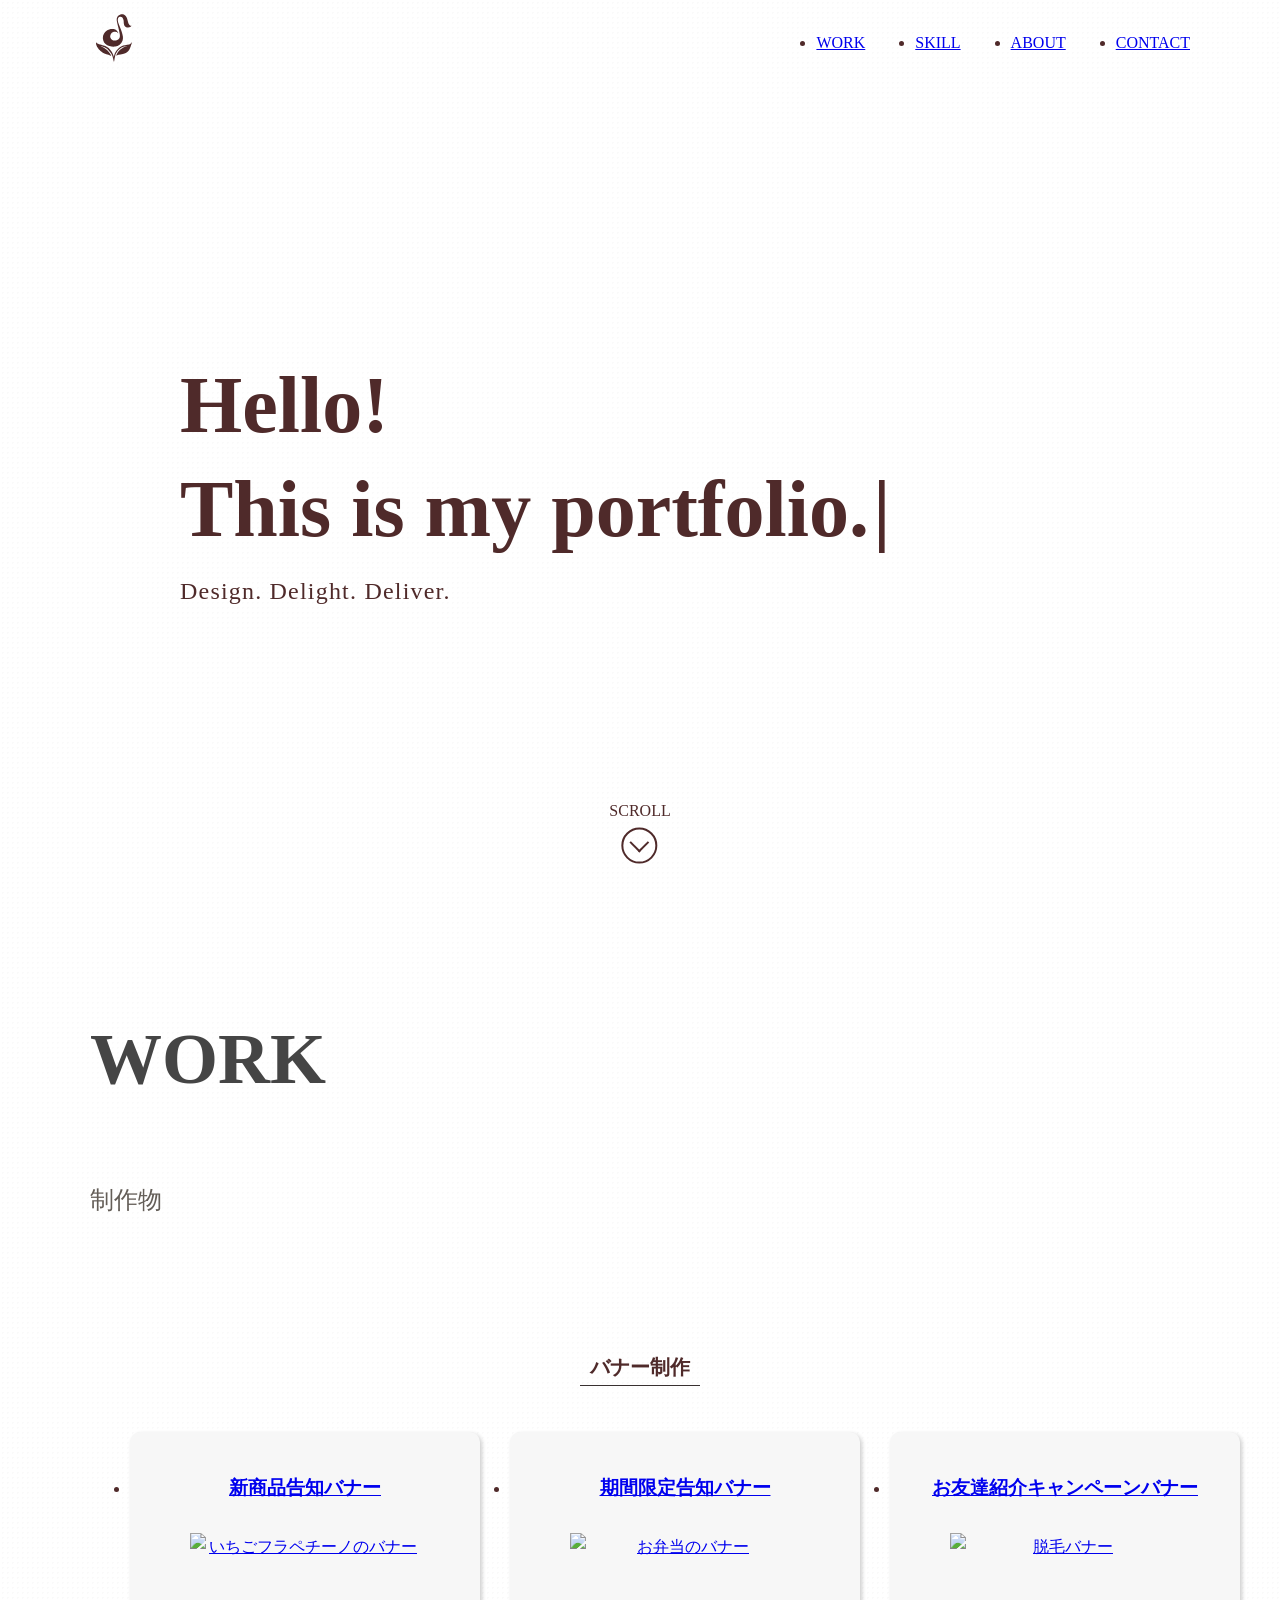
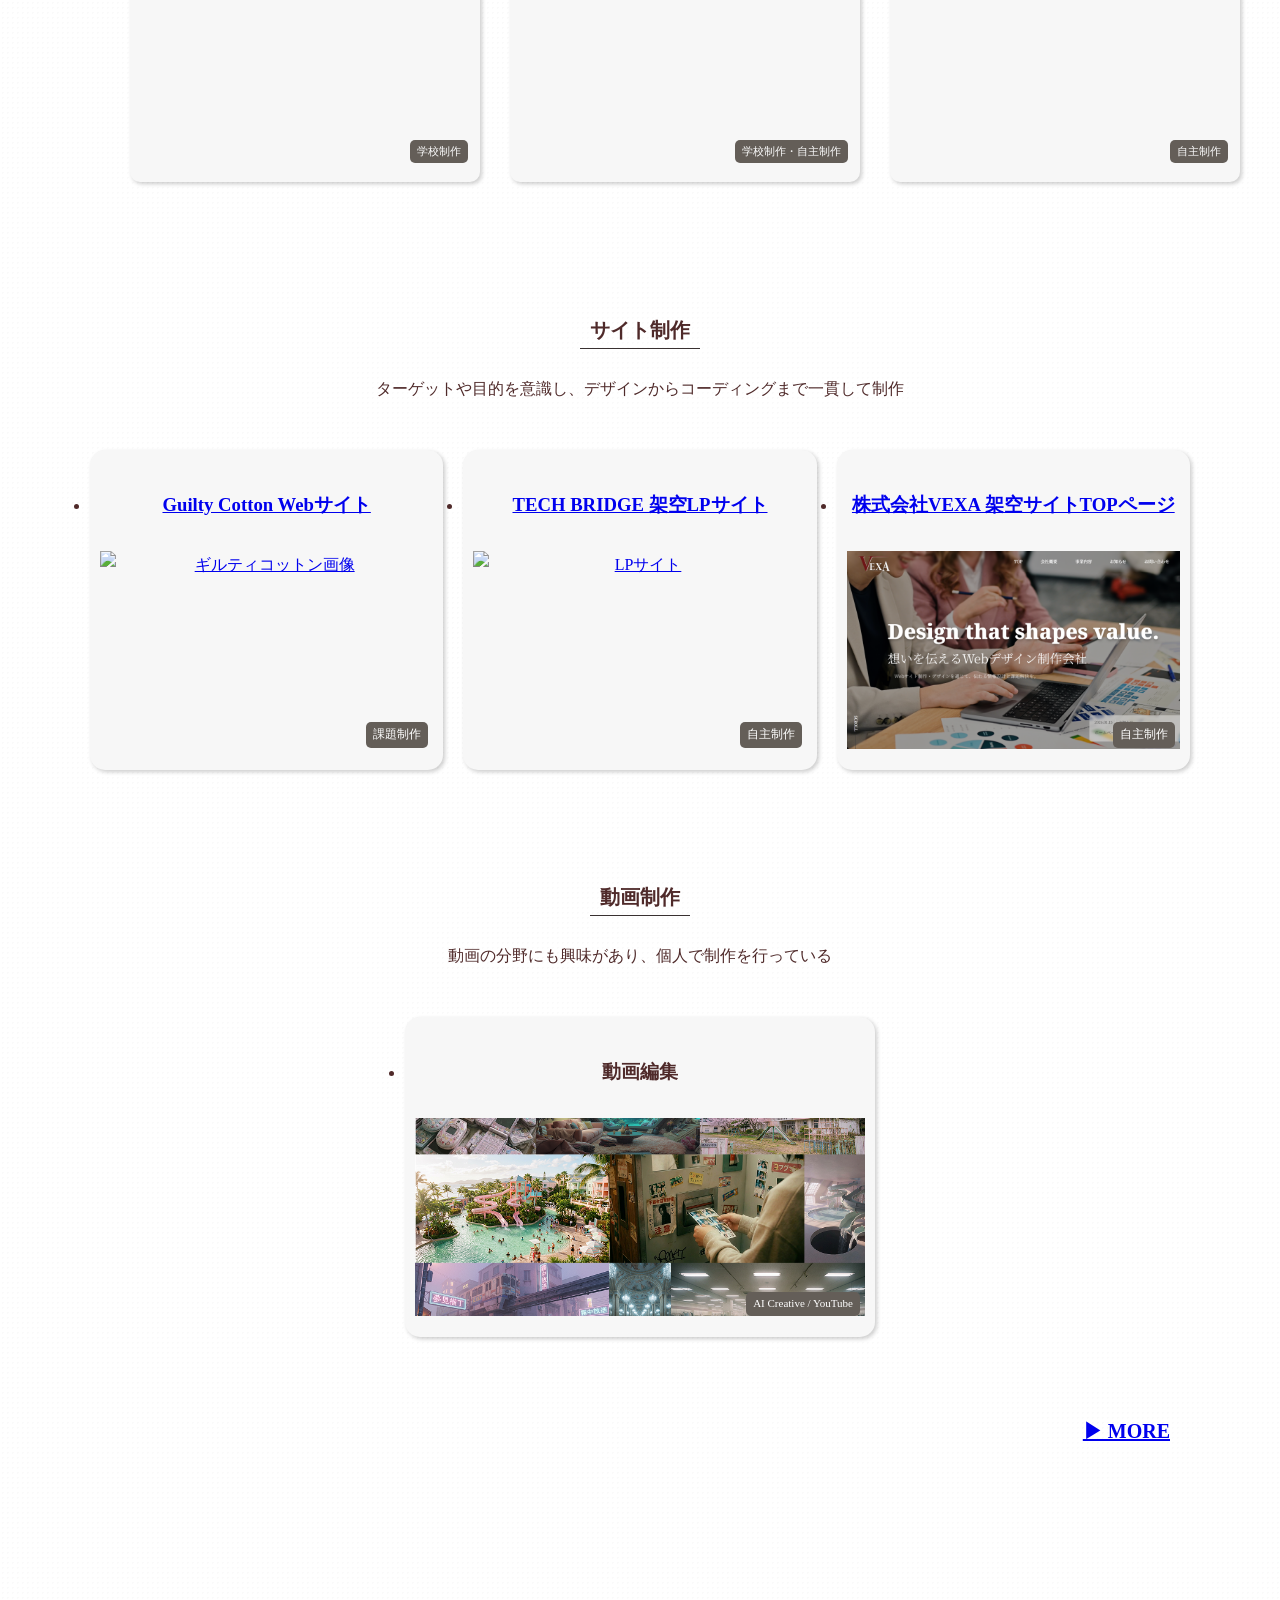
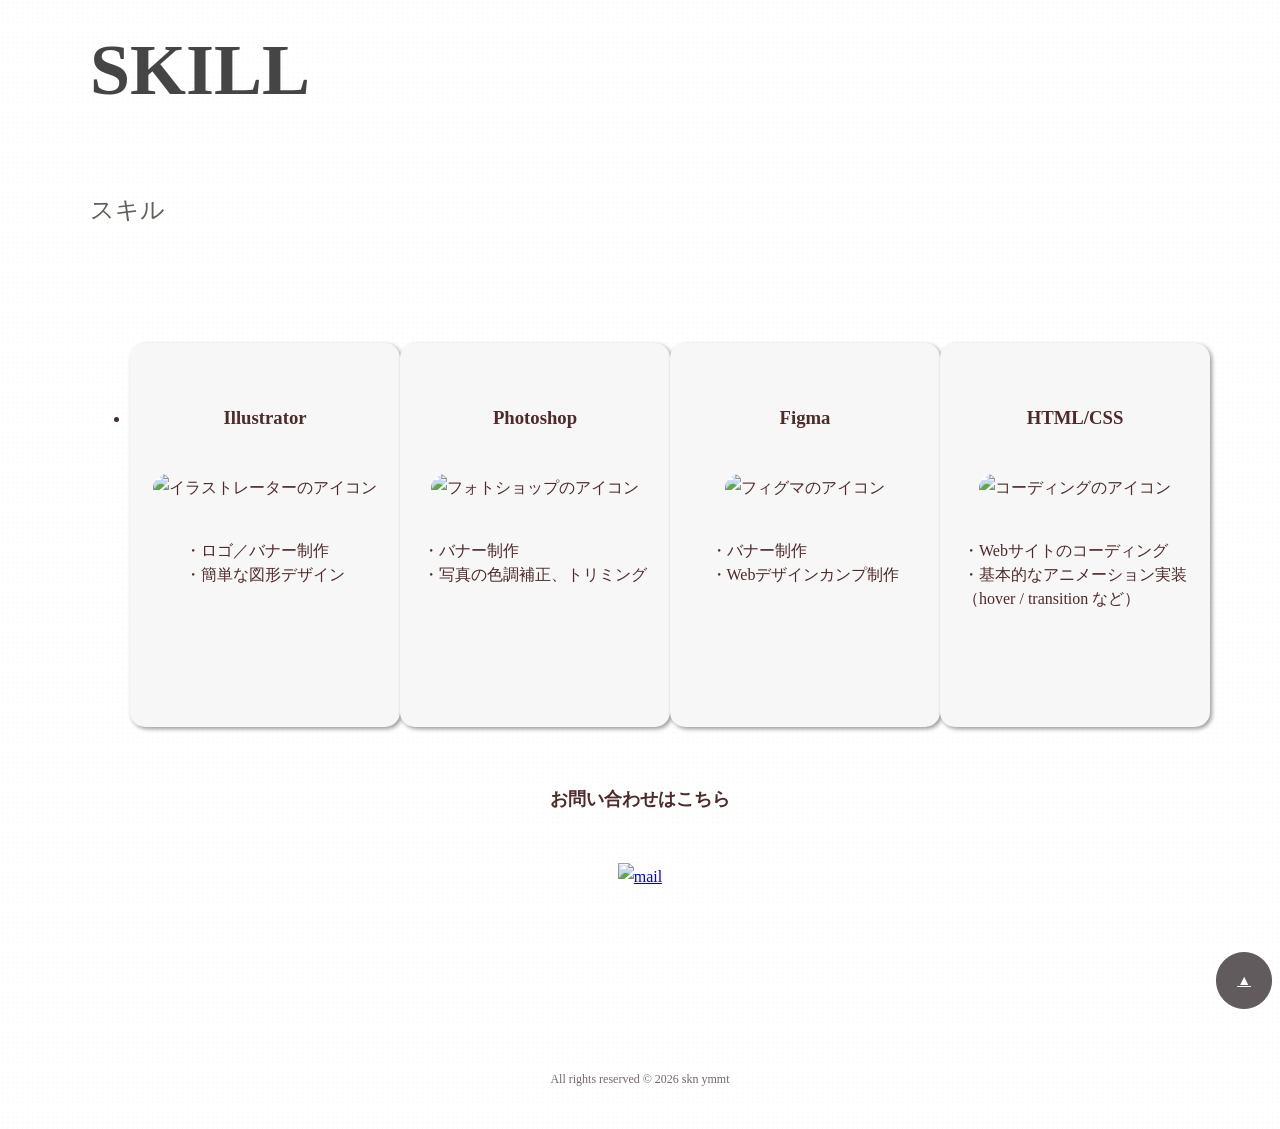
==== commit 70d21219: "Add files via upload" ====
--- a/index.html
+++ b/index.html
@@ -58,7 +58,7 @@
 
             <div class="mainvisual-text">
                 <p class="mv-top typewriter">Hello! <br>This is my portfolio.</p>
-                <p class="name">Sakine Yamamoto</p>
+                <!-- <p class="name">Sakine Yamamoto</p> -->
                 <p class="role">Design. Delight. Deliver.</p>
             </div>
 
@@ -219,13 +219,14 @@
         </section>
 
         <!-- 私について -->
-        <section class="about scroll-fade" id="about">
+        <!-- <section class="about scroll-fade" id="about">
             <div class="inner">
 
                 <div class="section-title">
                 <h2>ABOUT</h2>
                 <p class="title-jp">私について</p>
                 </div>
+                
                 
                 <div class="about-wrap">
                     <img src="image/sakineimg.png" alt="自分のアイコン">
@@ -264,7 +265,7 @@
                                 </div>
                             </li> -->
 
-                            <li>
+                            <!-- <li>
                                 <p class="timeline-date">2023年10月</p>
                                 <div class="timeline-content">
                                     <h3>貿易事務</h3>
@@ -285,7 +286,7 @@
                             </li>
                         </ul>
                     </div>
-                </div>
+                </div> -->
 
                 <div class="mail">
                     <p>お問い合わせはこちら</p>
@@ -299,6 +300,7 @@
                 <div class="button">
                     <a href="#top">▲</a>
                 </div>
+                
             </div>
         </section>
     </main>
@@ -306,7 +308,7 @@
     <!-- フッター -->
     <footer>
         <div class="inner" id="contact">
-            <small>All rights reserved © 2026 sakine yamamoto</small>
+            <small>All rights reserved © 2026 skn ymmt</small>
         </div>
     </footer>
     <!-- my js -->
--- a/css/style.css
+++ b/css/style.css
@@ -10,7 +10,7 @@
     --primary:#4f2a2a;
     --secondly:  #645e58; 
     --color-box:#f7f7f7;
-    --title:#333;
+    --title:#454545;
   
 }
 
@@ -42,11 +42,11 @@
 }
 
 h2{
-    font-size: 32px;
+    font-size: 72px;
     font-weight: 800;
-    text-align: center;
     margin-top: 15vh;
     color: var(--title);
+    line-height: 1;
 }
 
 h3{
@@ -64,6 +64,17 @@
   display: inline-block;
   border-bottom: 1px solid #393131;
   margin-bottom: 10px;
+}
+
+.section-title{
+  display: inline-block;
+}
+
+.title-jp {
+  font-size: 24px;
+  display: inline-block;
+  padding-bottom: 20px;
+  color: var(--secondly);
 }
 
 
@@ -459,6 +470,7 @@
 
 .work-more{
     font-size: 20px;
+    font-weight: 700;
     text-align: right;
     margin-right: 20px;
     color: var(--primary);
@@ -737,7 +749,16 @@
    制作物ページ
 ========================= */
 .banner-title{
+  font-size: 24px;
+  font-weight: 700;
+  margin-top: 100px;
   text-align: center;
+}
+
+.banner-wrap{
+  display: flex;
+  gap: 100px;
+  padding: 50px 0;
 }
 
 .banner-img{
@@ -753,7 +774,7 @@
 }
 
 .banner-page img{
-  width: 400px;
+  width: auto;
   object-fit: cover;
   height: 400px;
   display: block;
@@ -764,14 +785,17 @@
     font-weight: bold;
 }
 
+.work-detail{
+    display: flex;
+    flex-direction: column;
+}
+
 .detail-wrap{
-    display: flex;
-    justify-content: center;
+    flex-direction: column;
 }
 
 .aim,.point{
-    max-width: 50%;
-    padding: 20px;
+    padding-bottom: 20px;
 }
 
 .point1,.point2{
@@ -806,9 +830,7 @@
 }
 
 .work-time{
-    display: flex;
-    justify-content: center;
-    margin: 30px;
+    padding: 20px 0;
 }
 
 /* work3 */
@@ -820,6 +842,7 @@
   display: block;
   margin: 40px auto;
 }
+
 
 /* work-page animation */
 .banner-page{
@@ -850,7 +873,10 @@
 }
 
 .project-title{
+  font-size: 24px;
+  font-weight: 700;
   margin-top: 100px;
+  text-align: center;
 }
 
 .project-info a{
@@ -1220,6 +1246,10 @@
   font-size: 14px;
   line-height: 1.6;
   overflow-x: hidden;
+}
+
+.inner{
+  padding: 0 10px;
 }
 
 h2 {
@@ -1256,7 +1286,7 @@
 
 h2{
   margin-top: 80px;
-  font-size: 1.3rem;
+  font-size: 48px;
 }
 
 h3{
@@ -1361,6 +1391,10 @@
   gap: 20px;
 }
 
+.project-title {
+  font-size: 16px;
+}
+
 /* SKILL → 2列2行 */
 .skill-wrap ul{
   flex-wrap: wrap;
@@ -1463,19 +1497,29 @@
   width: 90%;
   height: auto;
   margin: 30px auto;
+
+}
+
+.banner-wrap{
+  flex-direction: column;
+  gap: 0;
+  padding: 0;
 }
 
 /* 制作時間 */
 .work-time{
   flex-direction: column;
-  text-align: center;
-  margin: 20px 0;
+  display: block;
+}
+
+.work-detail{
+  display: flex;
+  flex-direction: column;
 }
 
 /* 制作意図＋こだわり */
 .detail-wrap{
   flex-direction: column;
-  align-items: center;
 }
 
 .aim,
@@ -1488,7 +1532,7 @@
 /* 見出し */
 .aim h3,
 .point h3{
-  padding: 20px 0;
+  padding: 10px 0;
 }
 
 /* ul余白 */
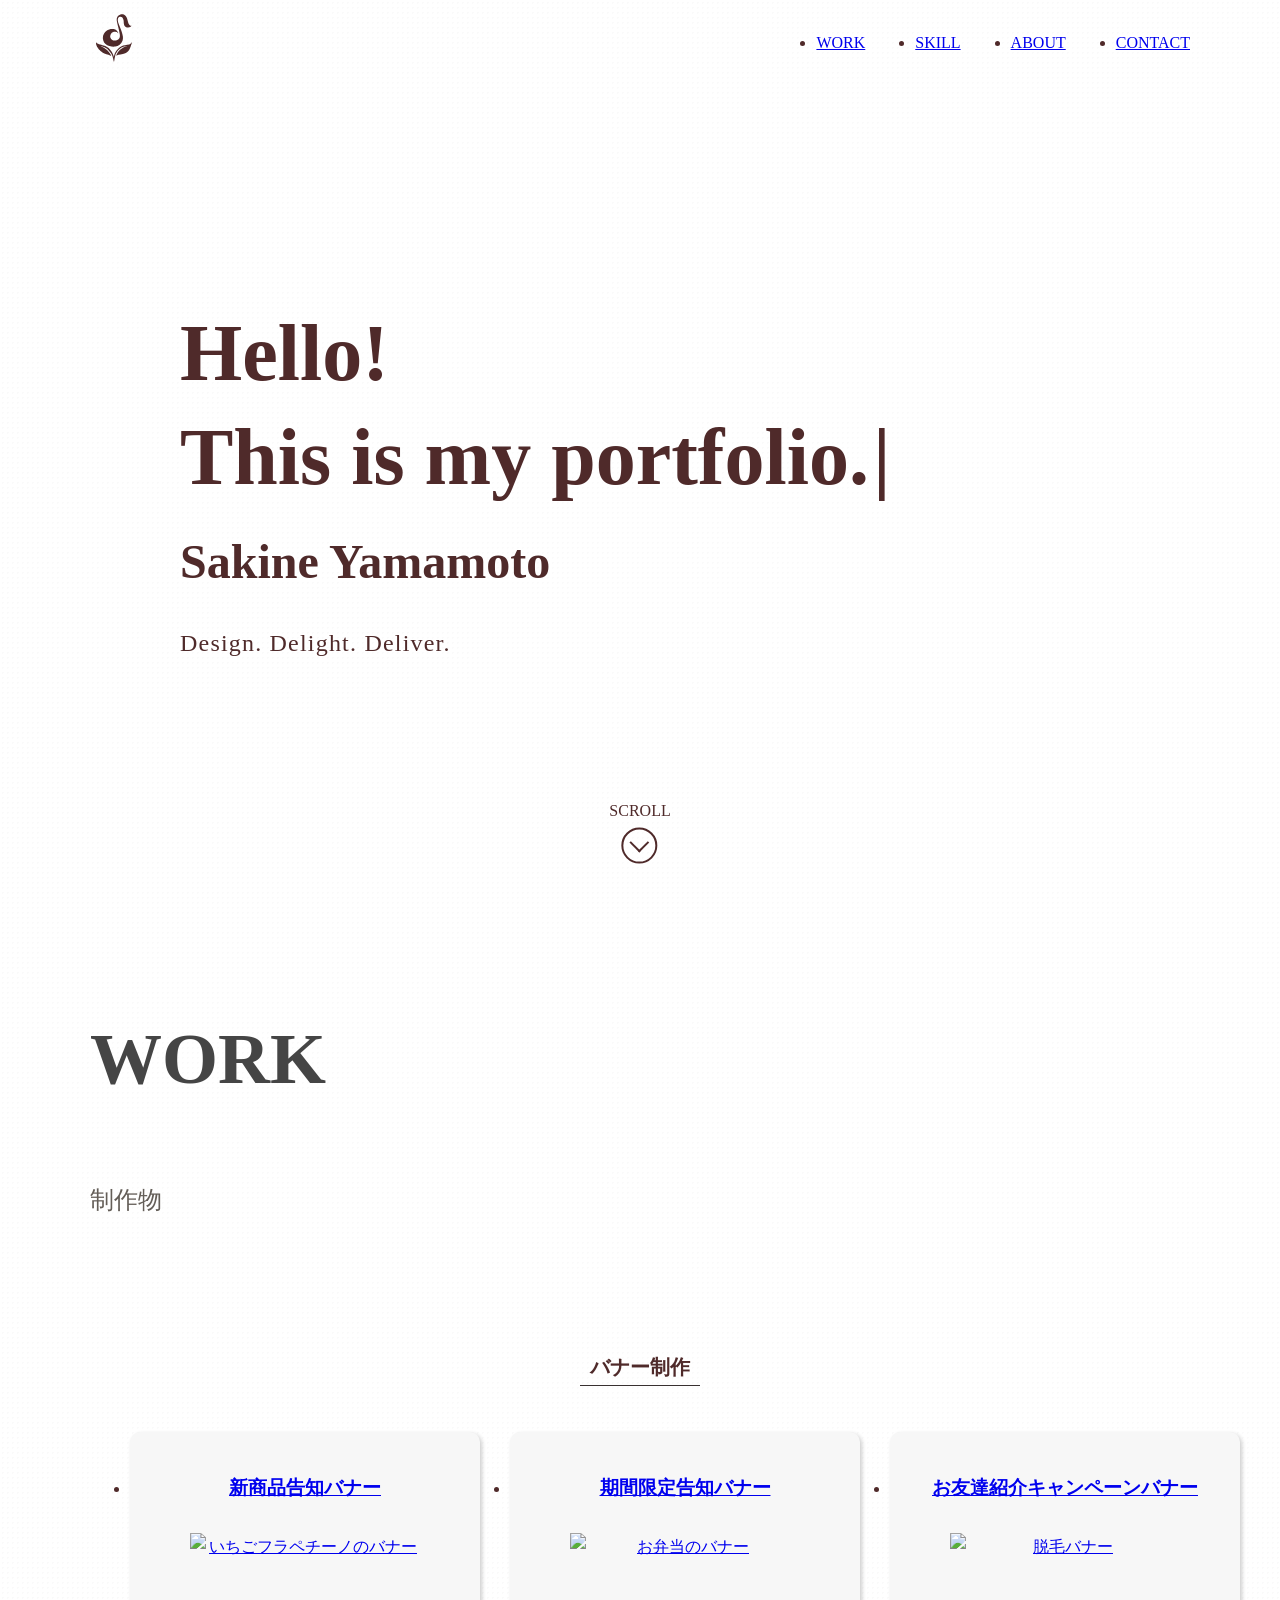
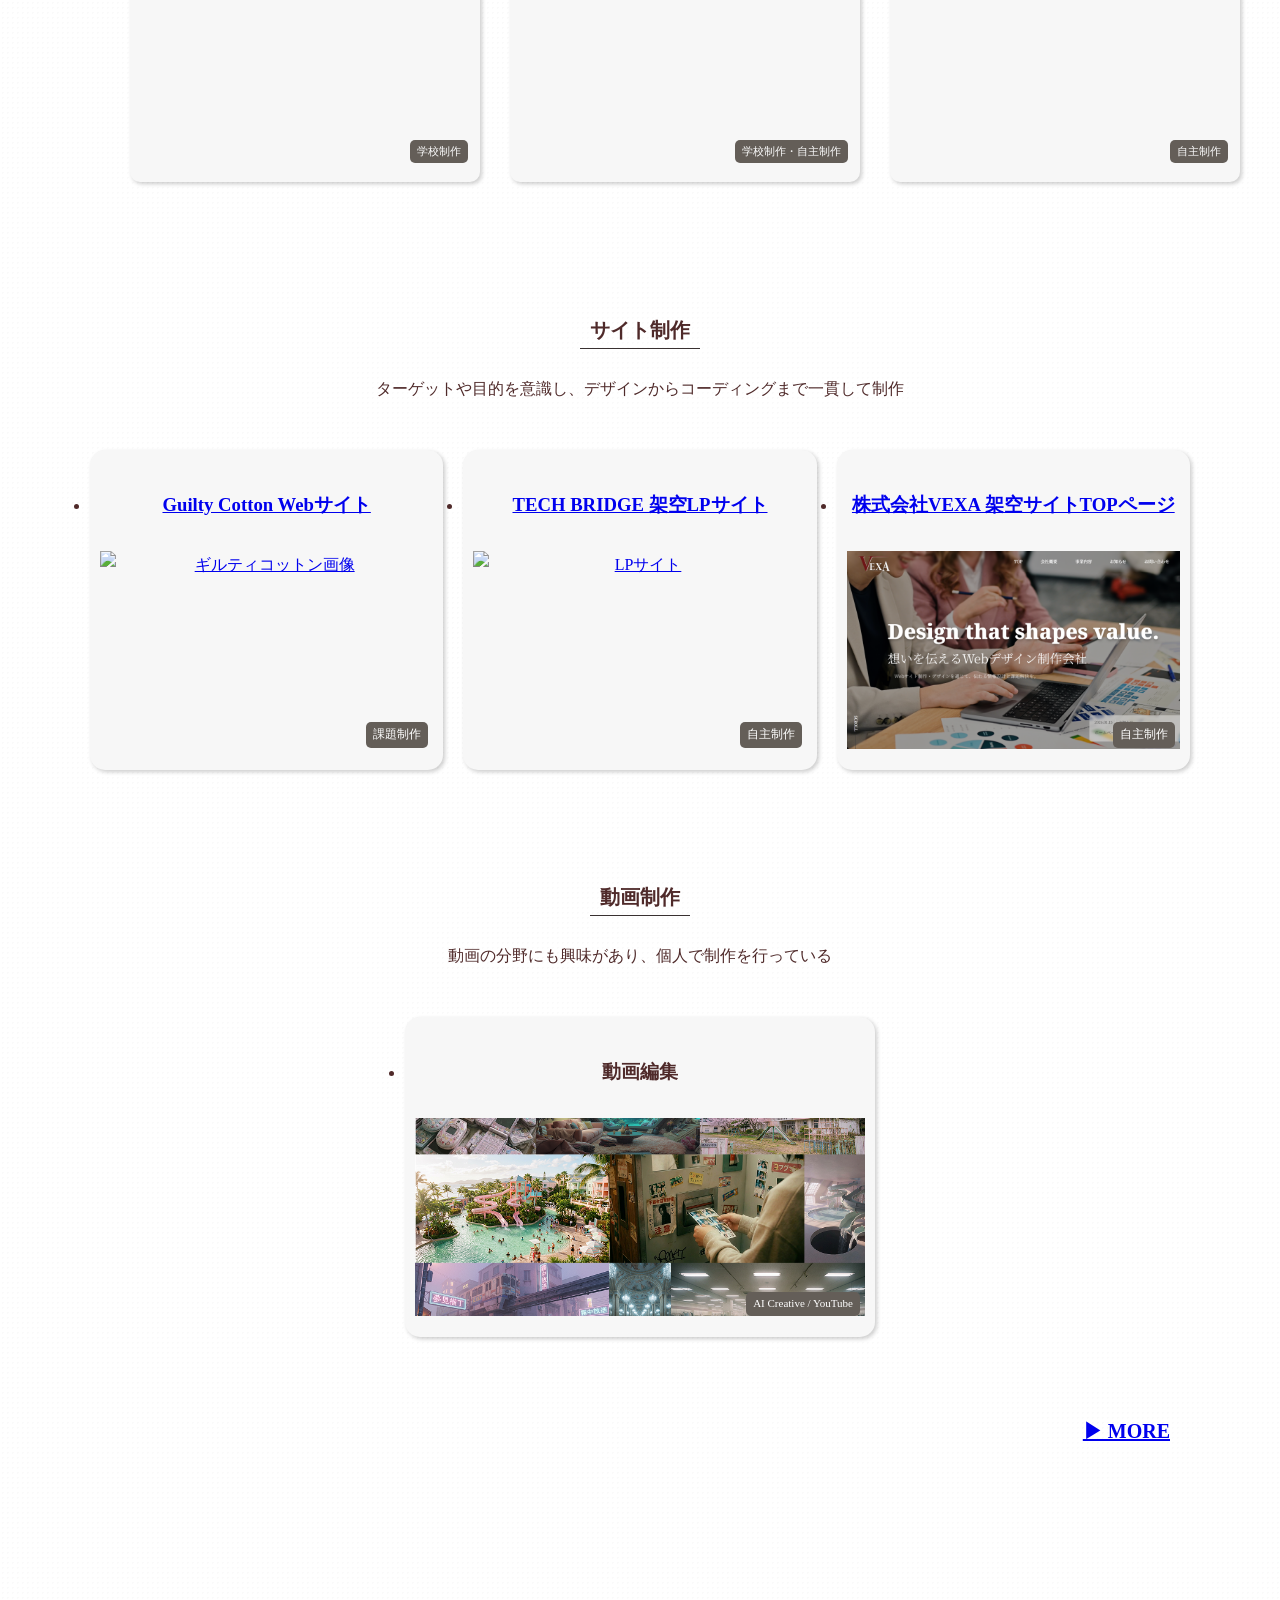
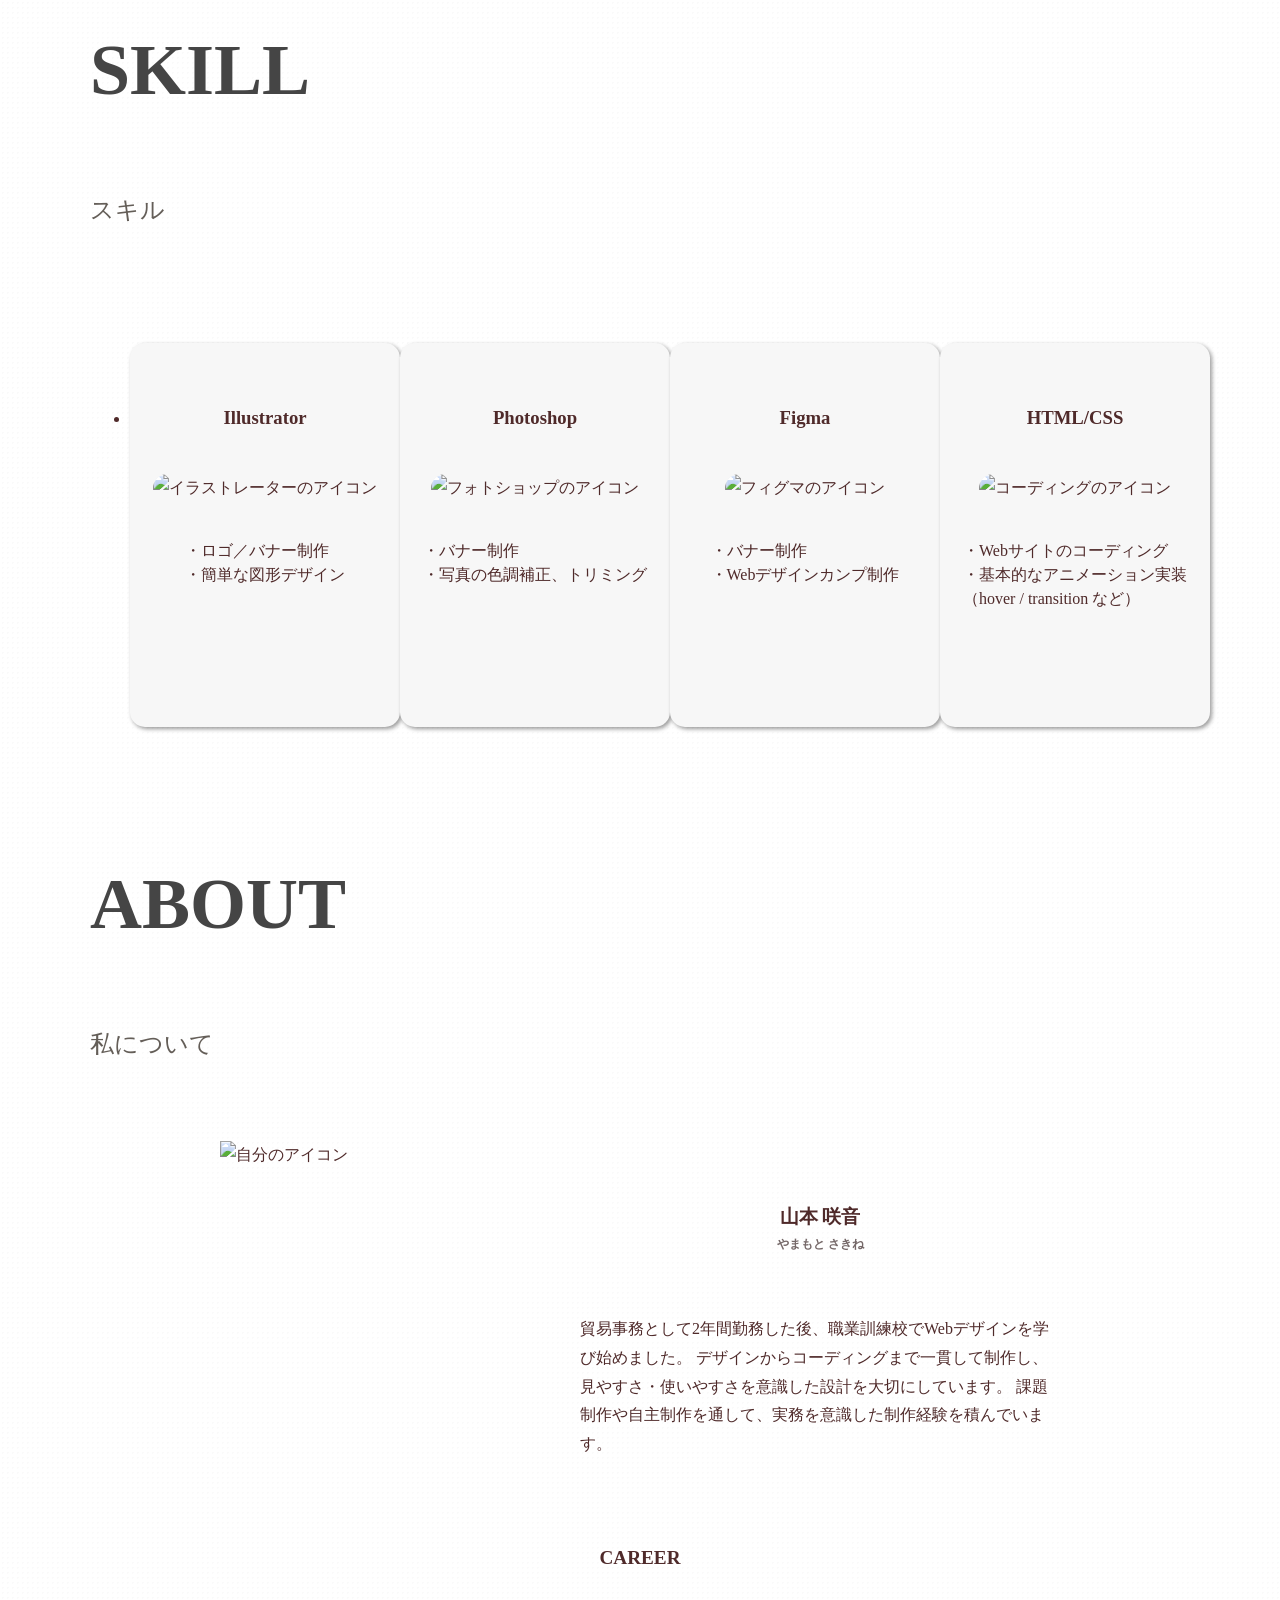
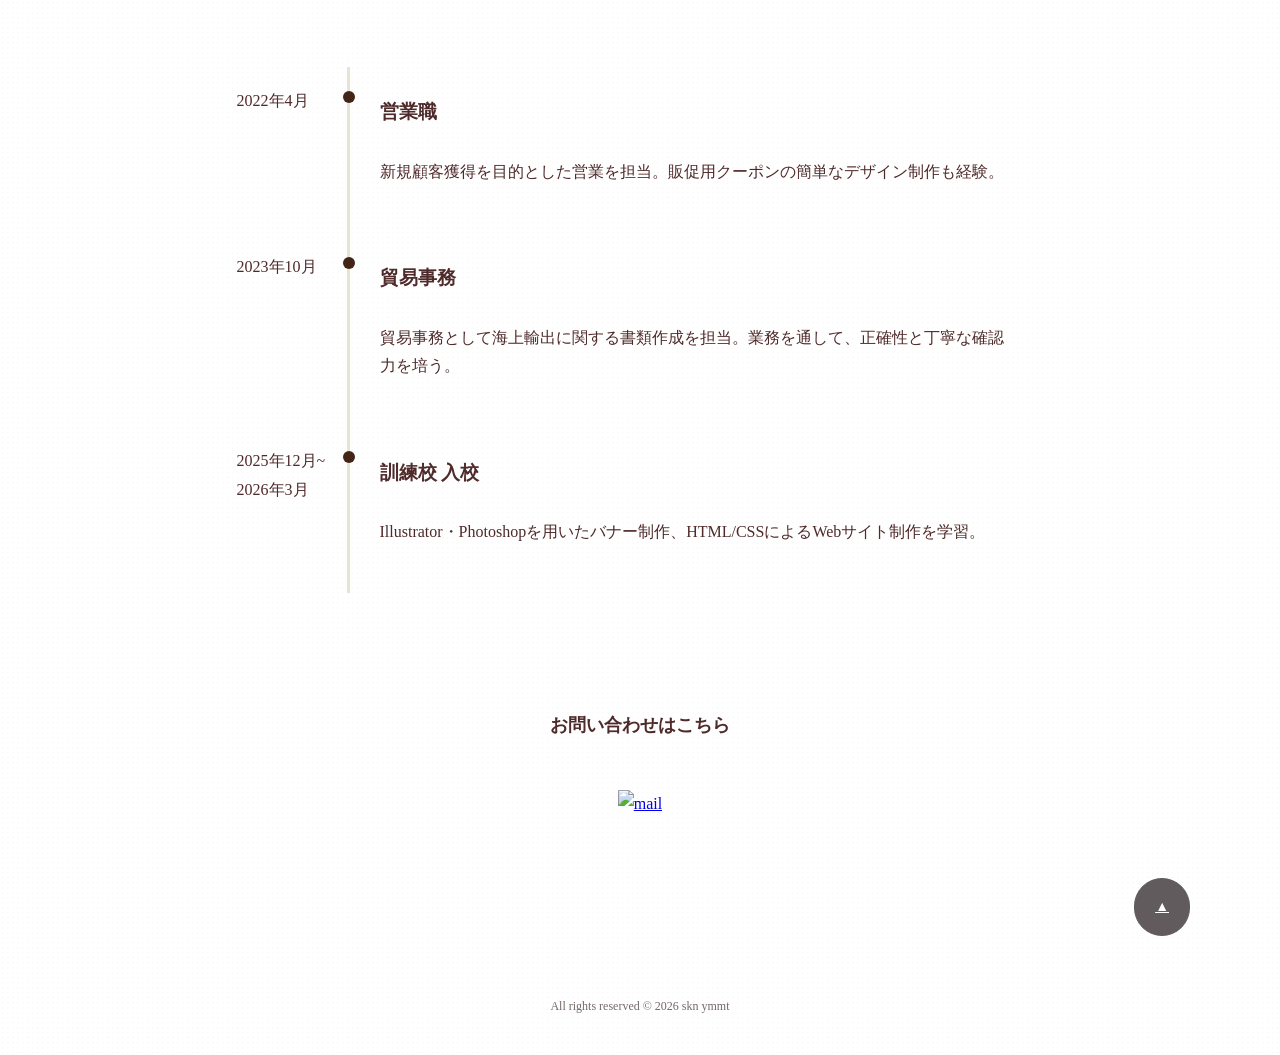
==== commit 35f71d3c: "Add files via upload" ====
--- a/index.html
+++ b/index.html
@@ -58,7 +58,7 @@
 
             <div class="mainvisual-text">
                 <p class="mv-top typewriter">Hello! <br>This is my portfolio.</p>
-                <!-- <p class="name">Sakine Yamamoto</p> -->
+                <p class="name">Sakine Yamamoto</p>
                 <p class="role">Design. Delight. Deliver.</p>
             </div>
 
@@ -219,7 +219,7 @@
         </section>
 
         <!-- 私について -->
-        <!-- <section class="about scroll-fade" id="about">
+        <section class="about scroll-fade" id="about">
             <div class="inner">
 
                 <div class="section-title">
@@ -265,7 +265,7 @@
                                 </div>
                             </li> -->
 
-                            <!-- <li>
+                            <li>
                                 <p class="timeline-date">2023年10月</p>
                                 <div class="timeline-content">
                                     <h3>貿易事務</h3>
@@ -286,7 +286,7 @@
                             </li>
                         </ul>
                     </div>
-                </div> -->
+                </div>
 
                 <div class="mail">
                     <p>お問い合わせはこちら</p>
@@ -300,7 +300,6 @@
                 <div class="button">
                     <a href="#top">▲</a>
                 </div>
-                
             </div>
         </section>
     </main>
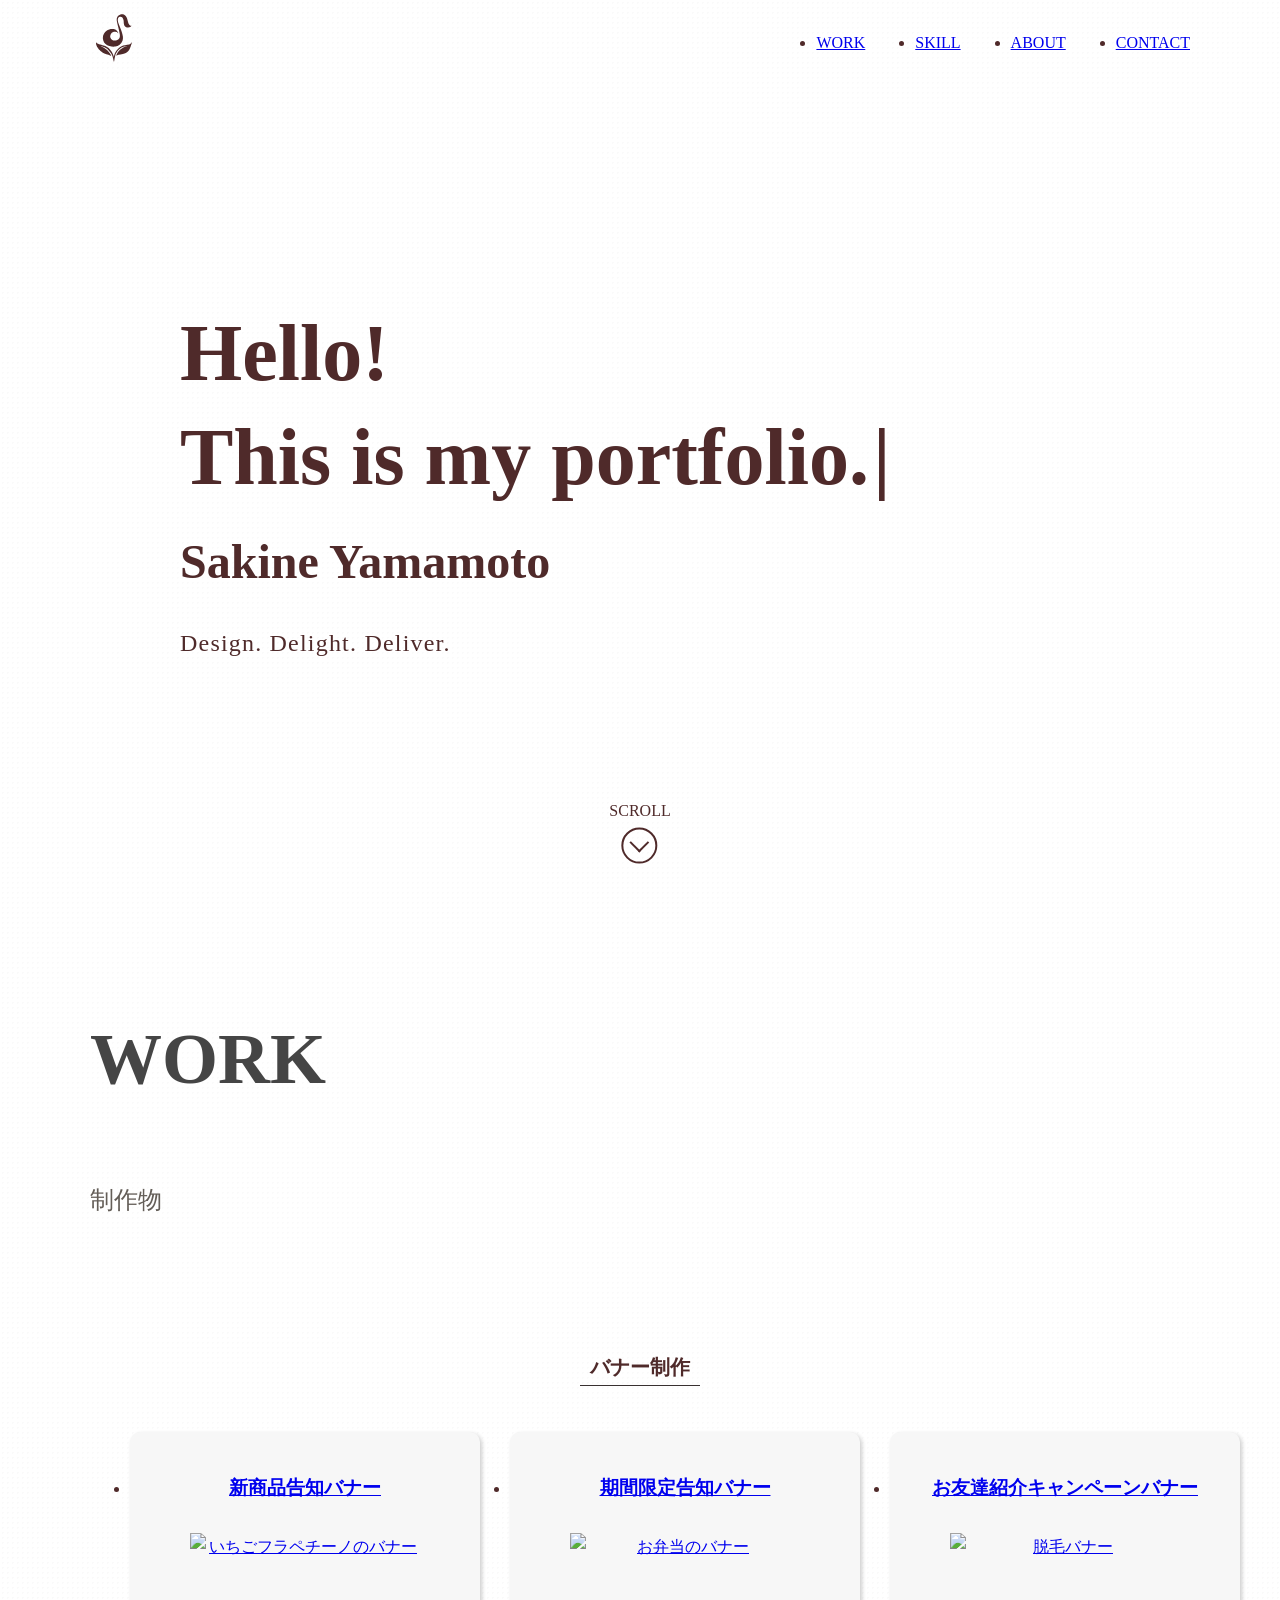
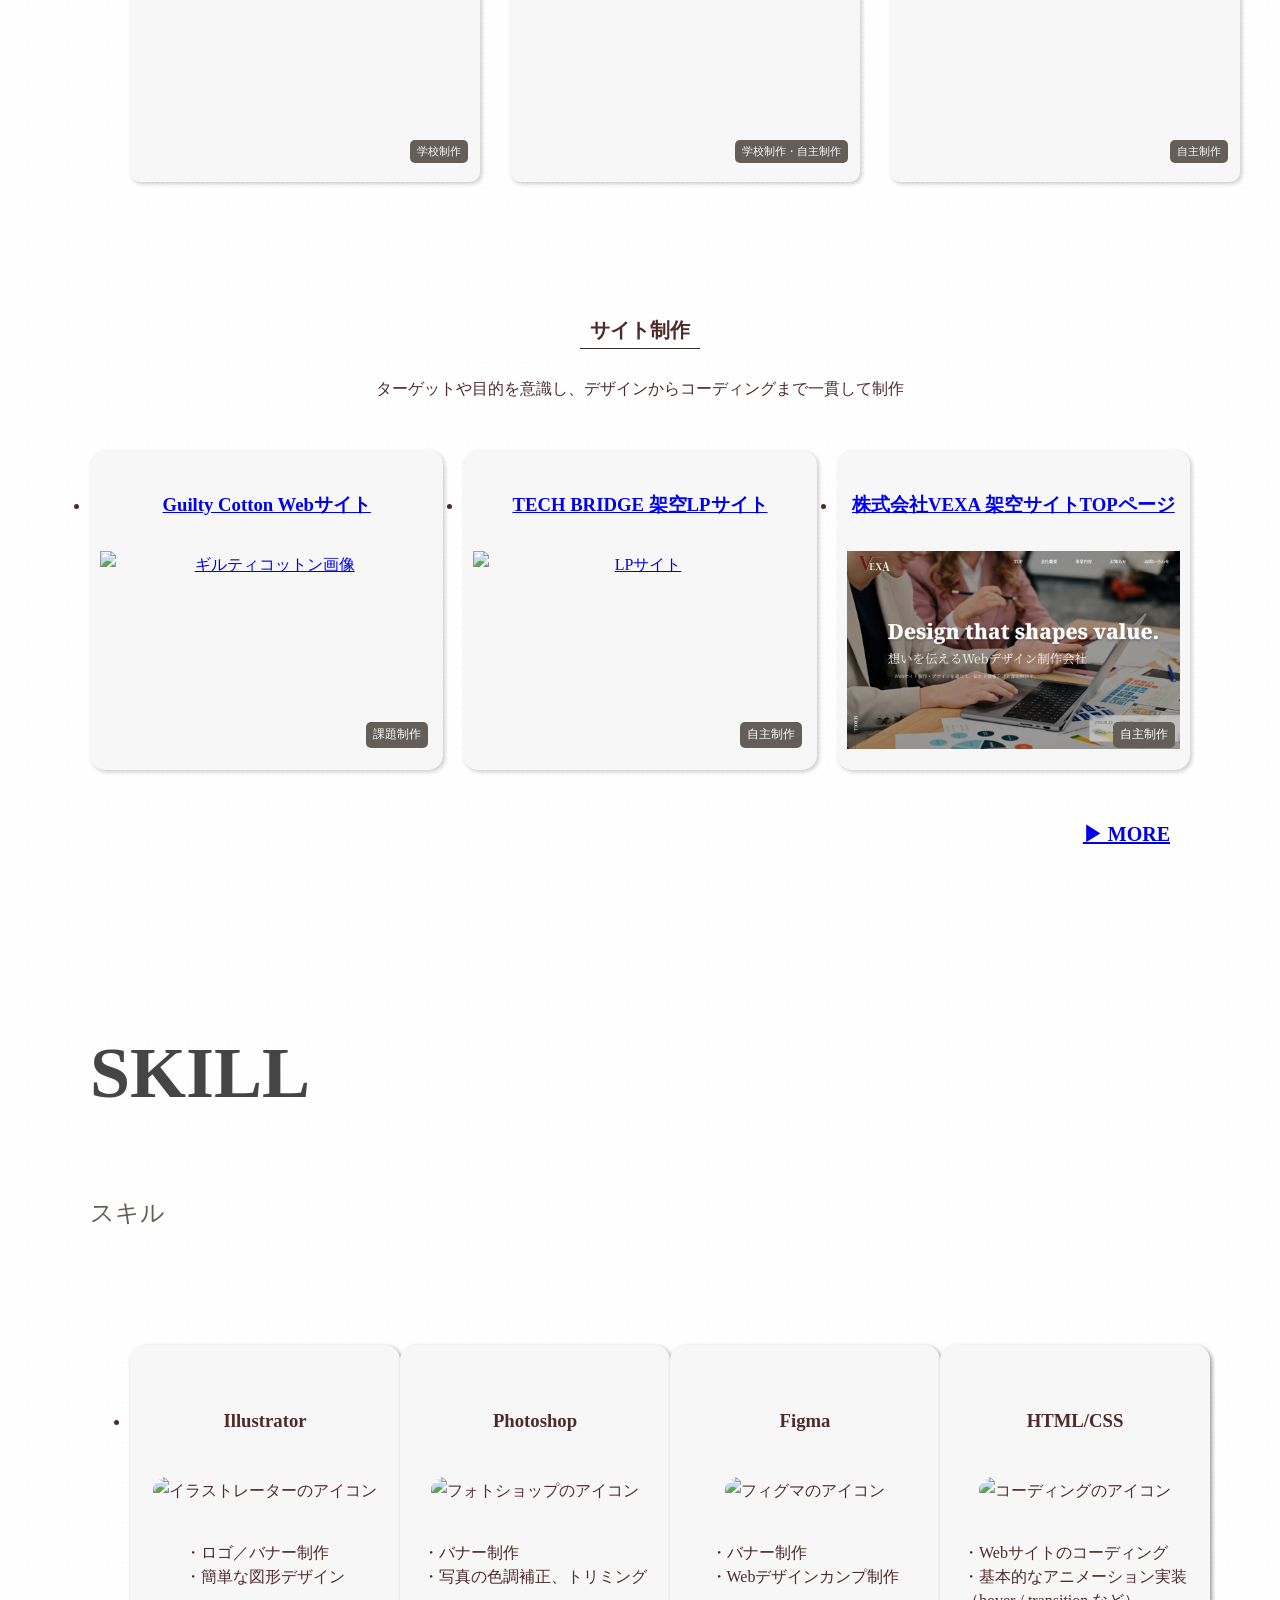
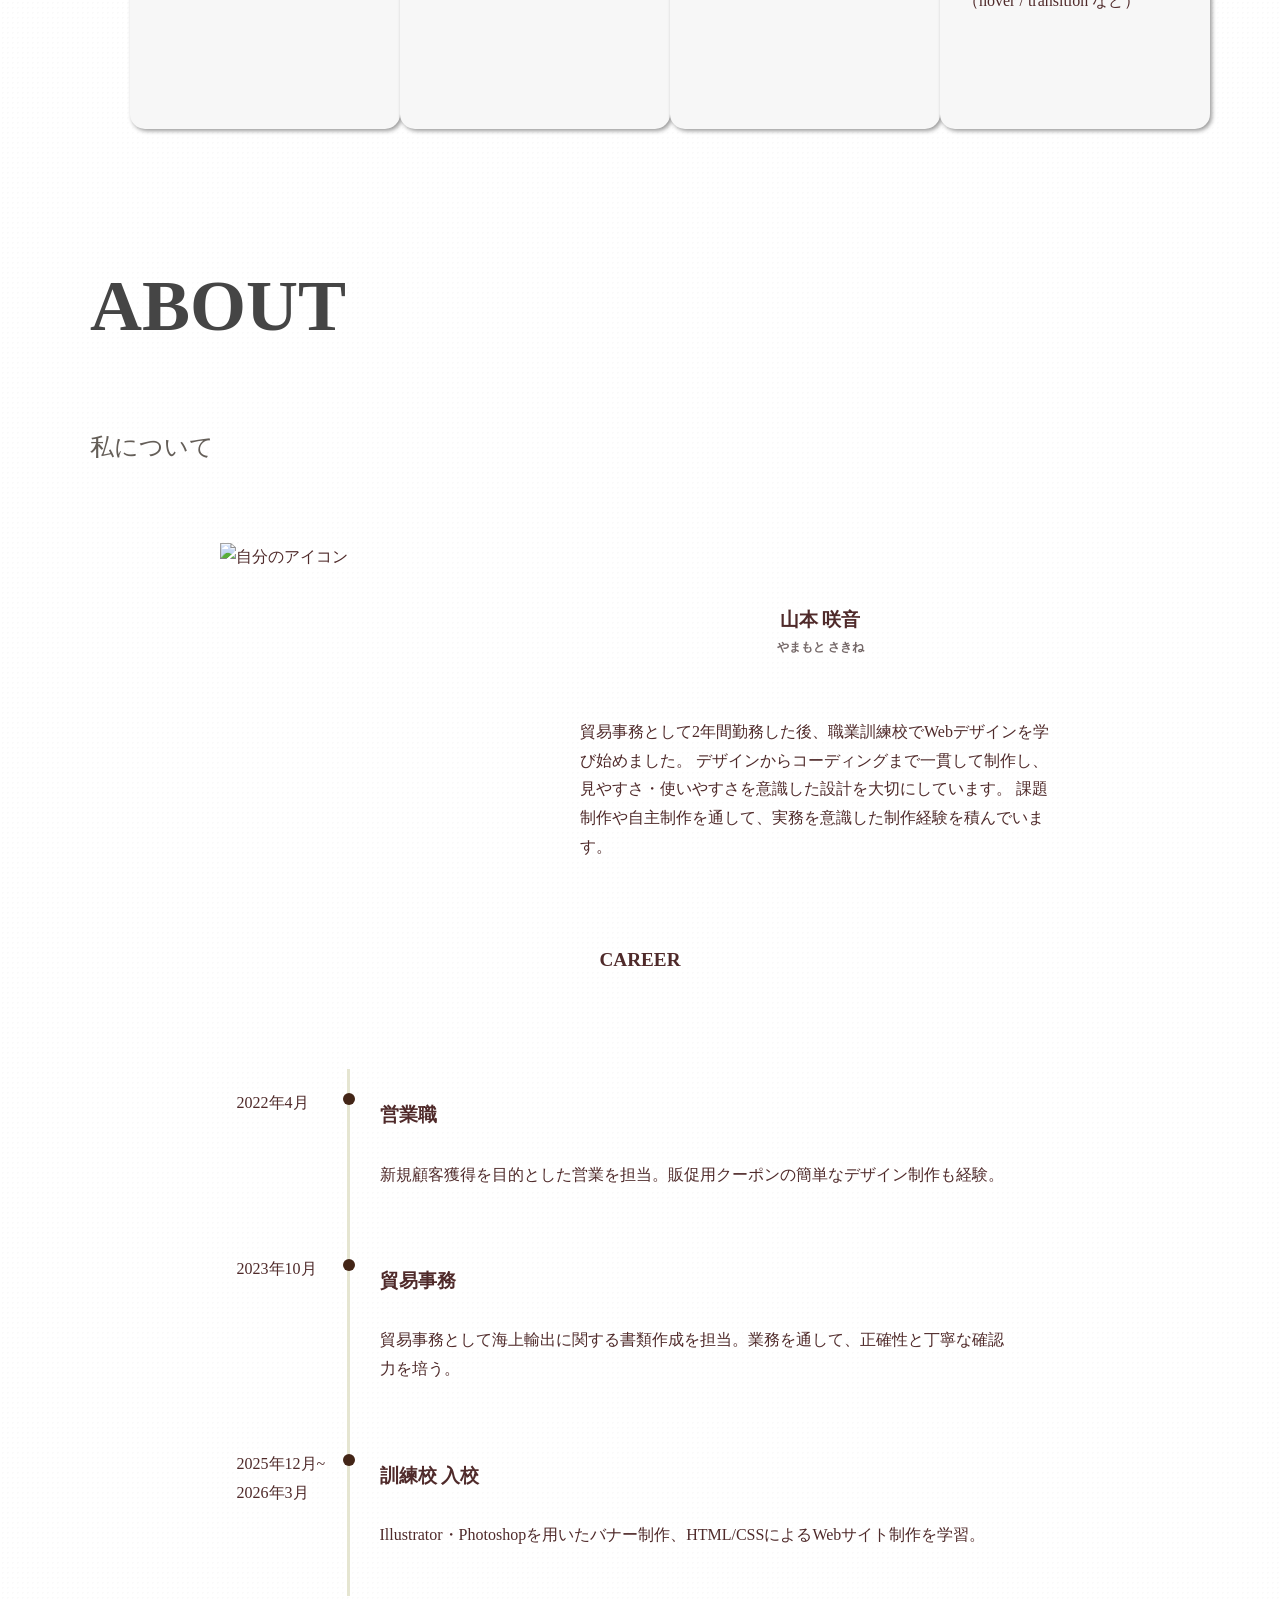
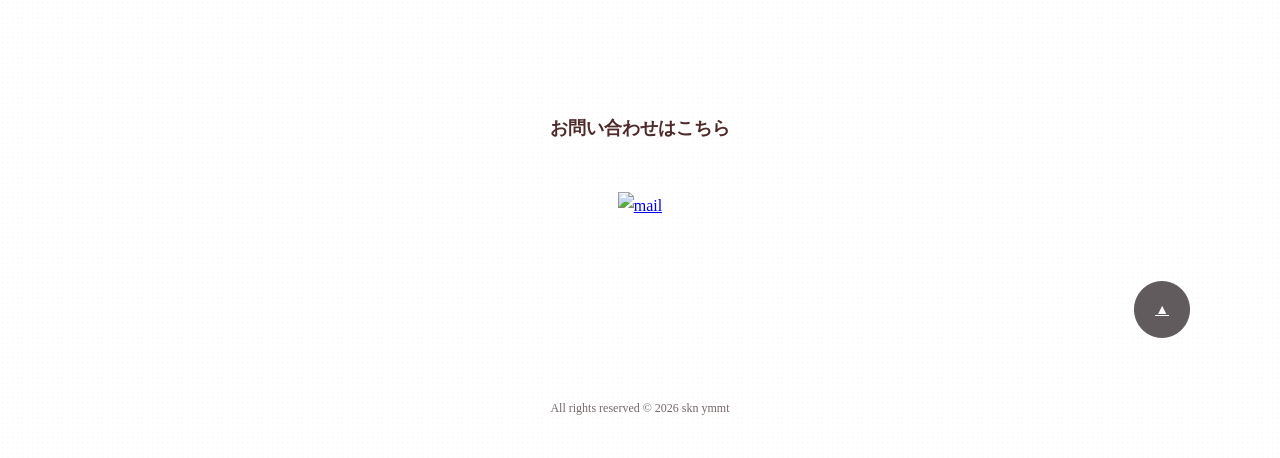
==== commit d21ca590: "Add files via upload" ====
--- a/index.html
+++ b/index.html
@@ -142,7 +142,7 @@
                             </li>
                         </ul>
 
-                        <div class="movie">
+                        <!-- <div class="movie">
                             <h5>動画制作　</h5>
                             <p>動画の分野にも興味があり、個人で制作を行っている</p>
                             <ul>
@@ -156,7 +156,7 @@
                                     </a>
                                 </li>
                             </ul>
-                        </div>
+                        </div> -->
 
                         <div class="work-more">
                             <a href="work.html"> ▶︎ MORE</a>
